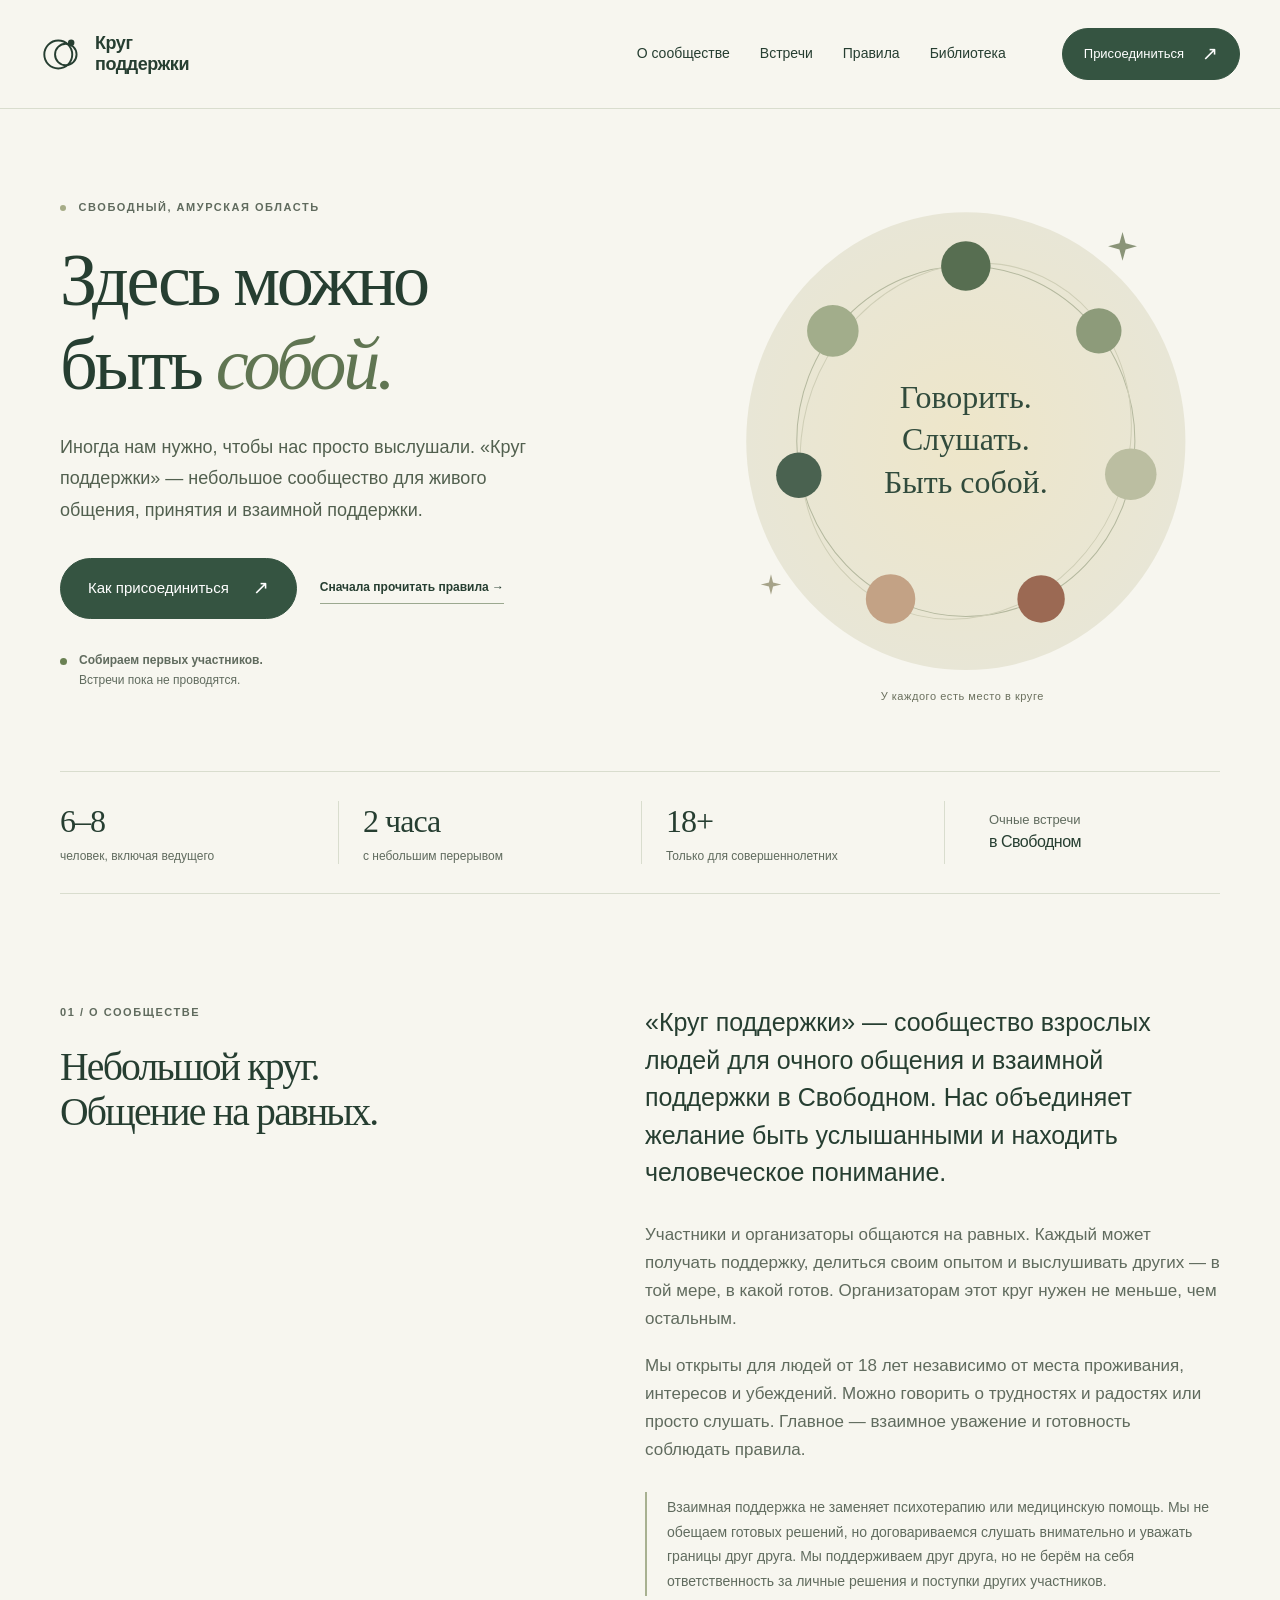
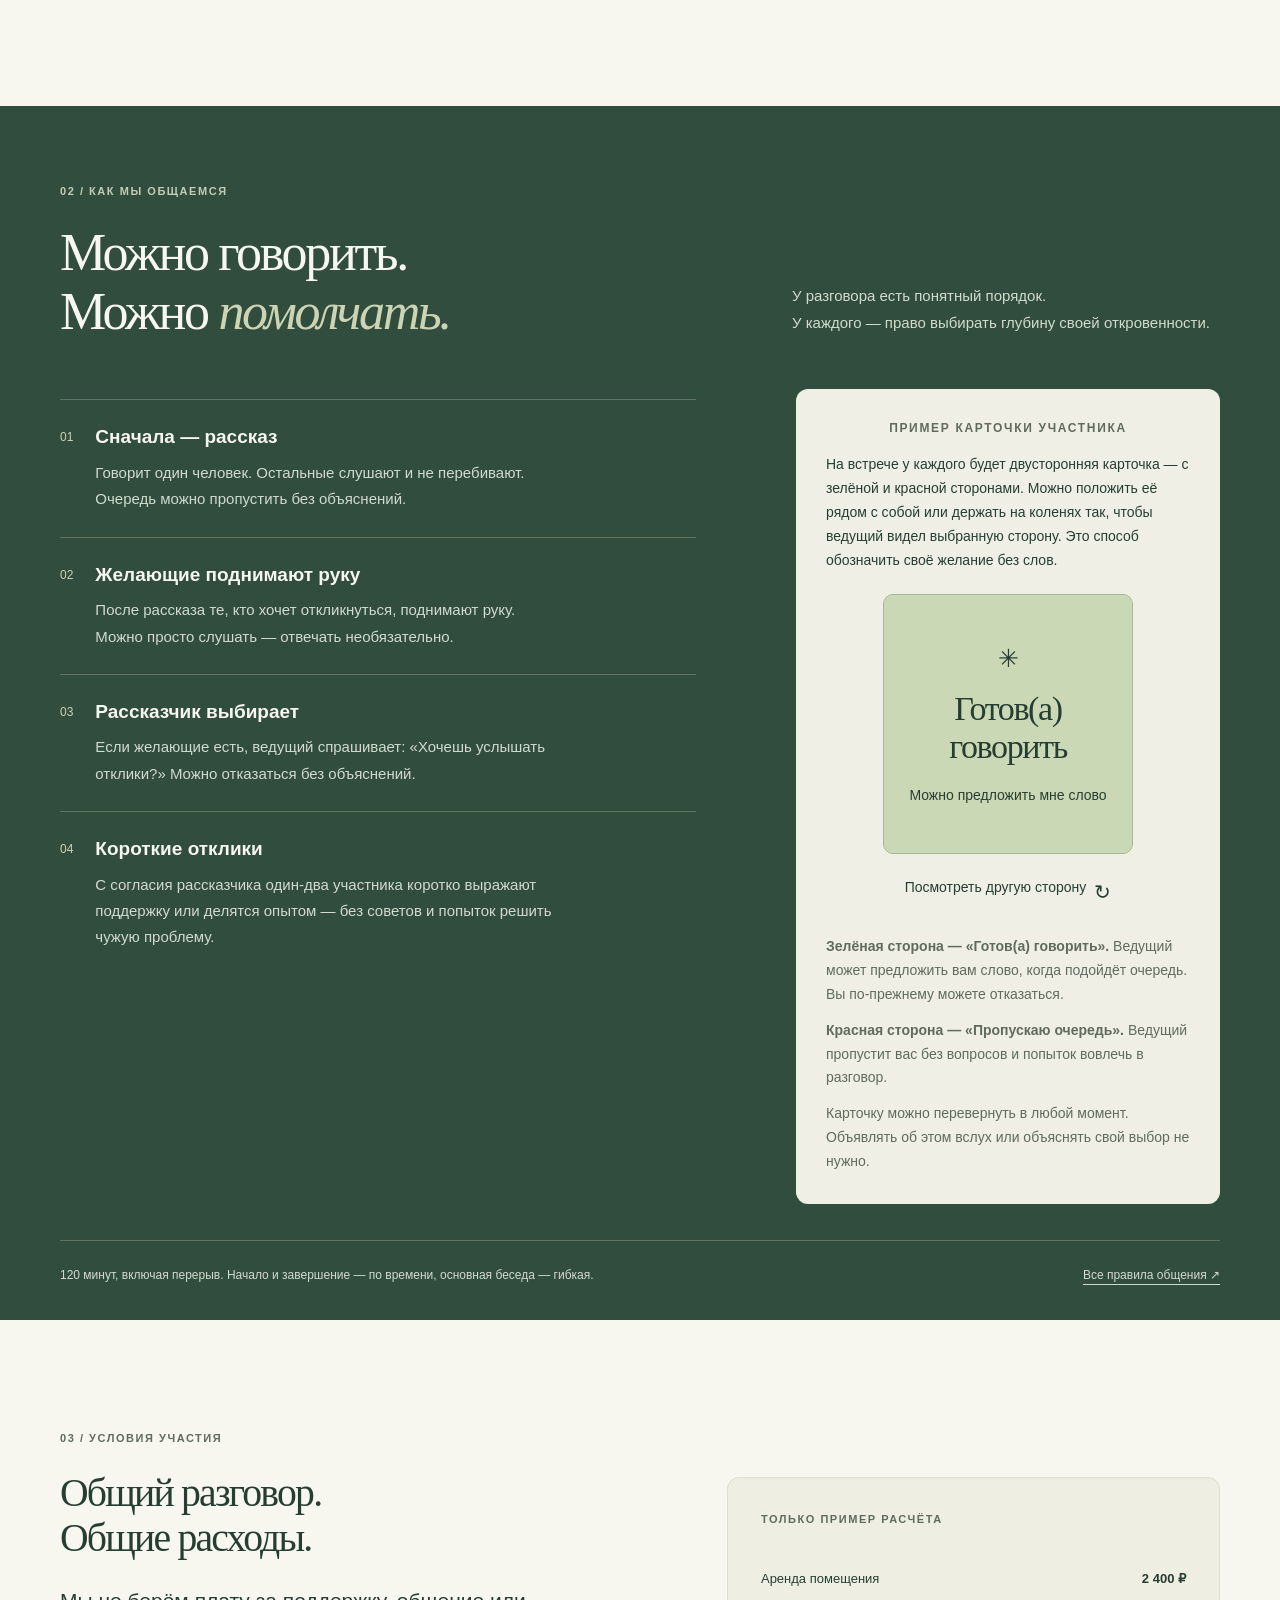
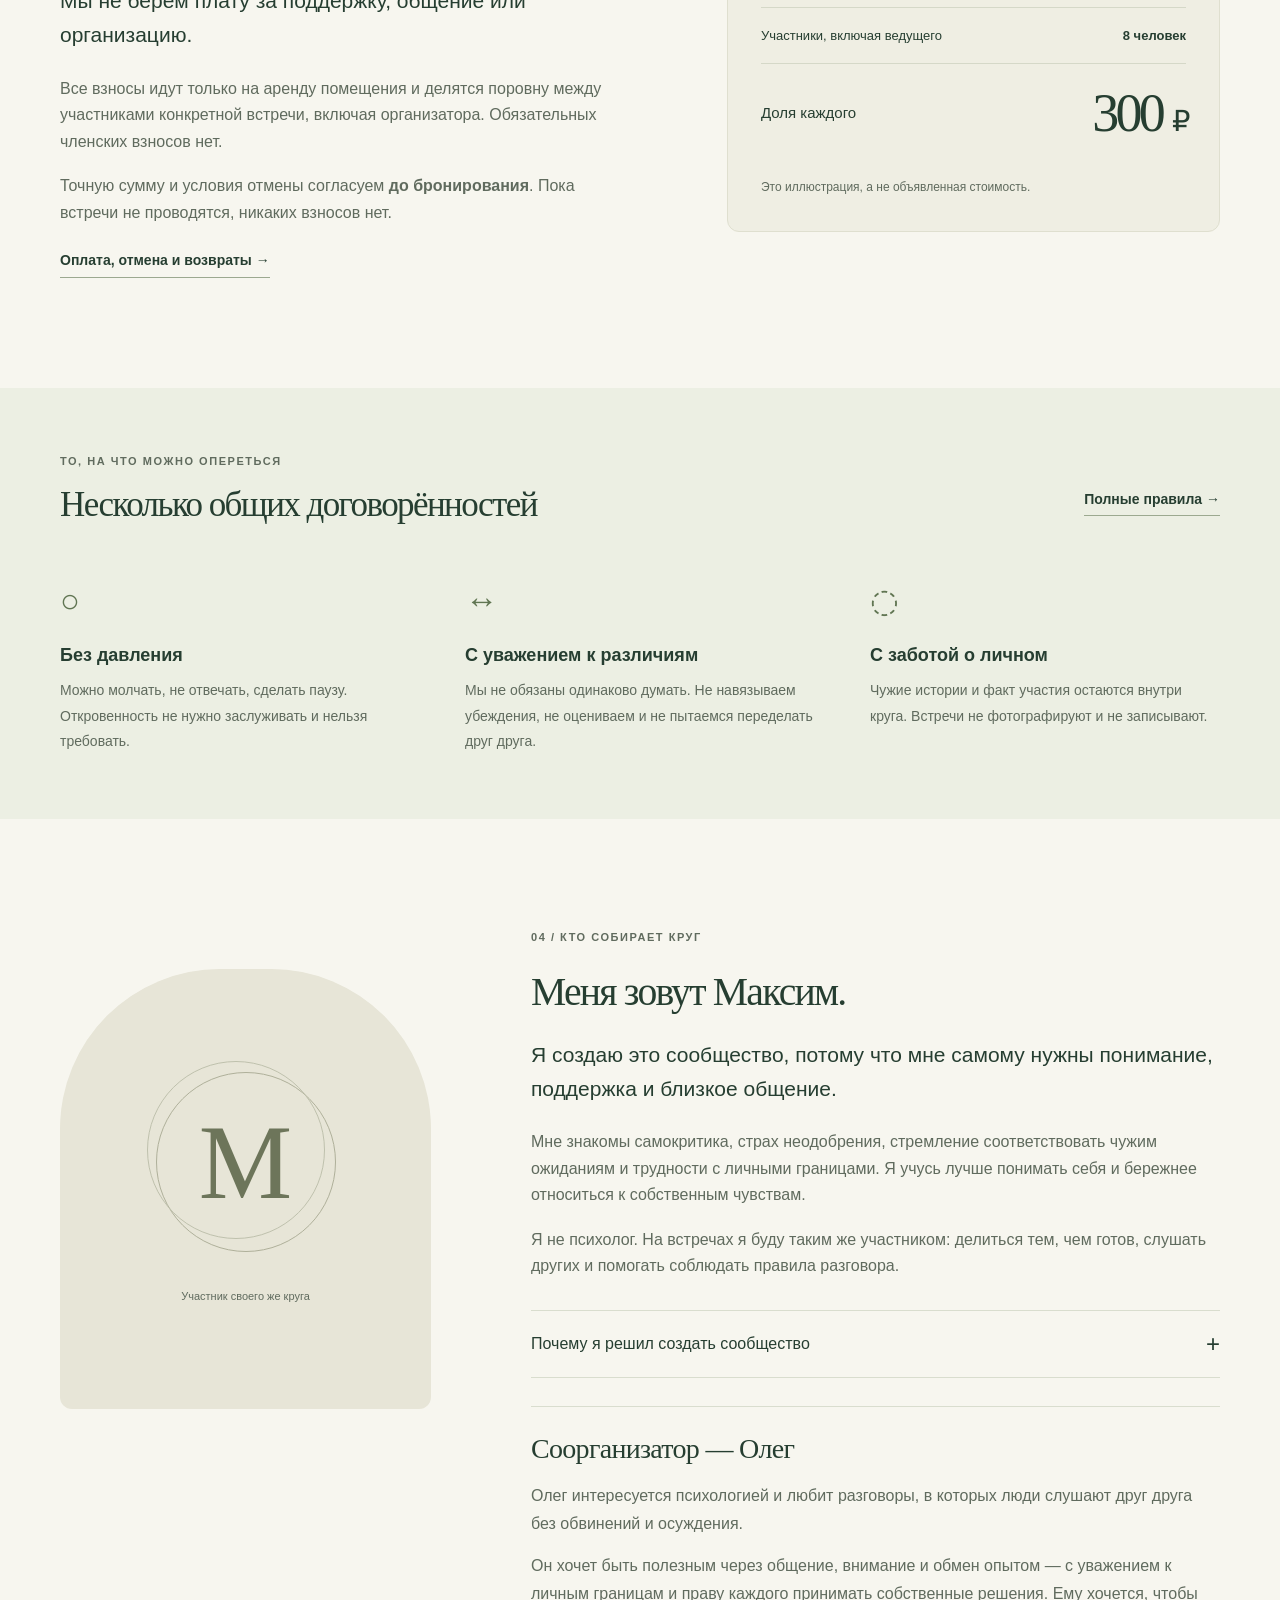
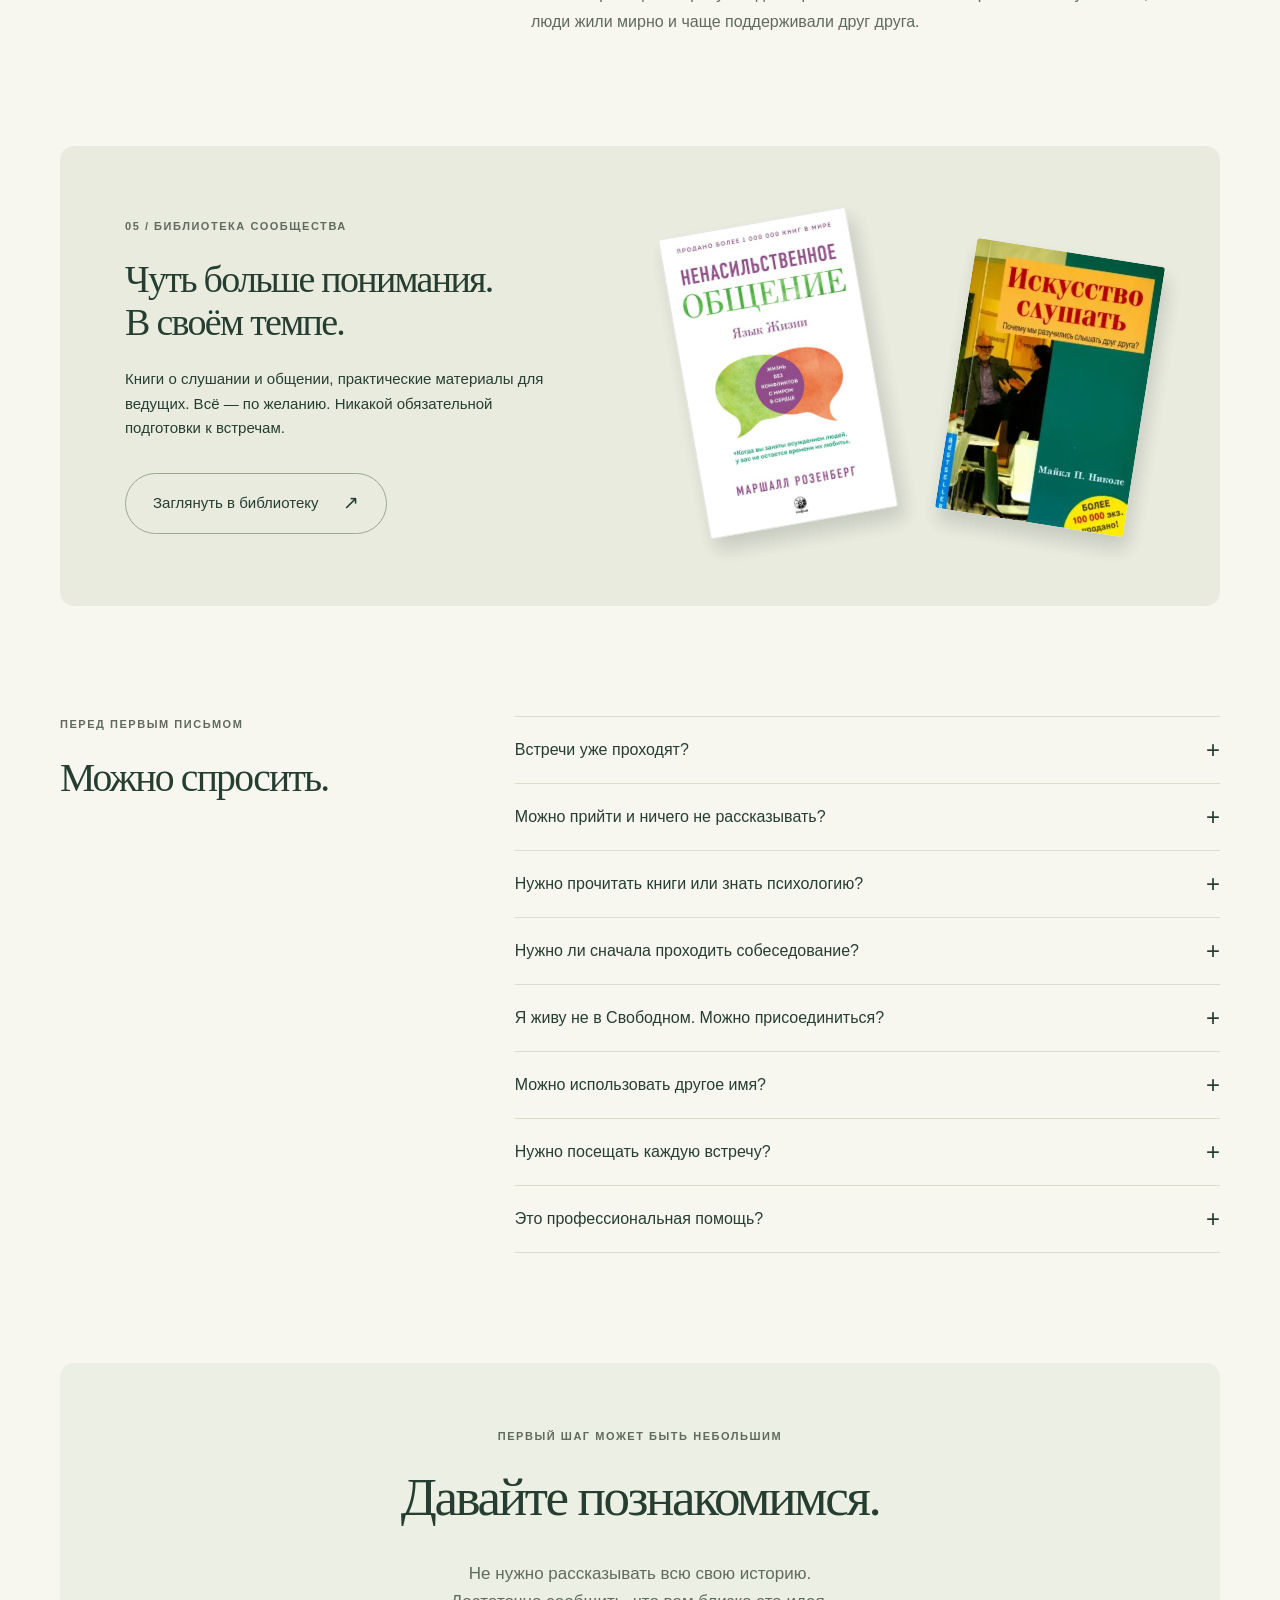
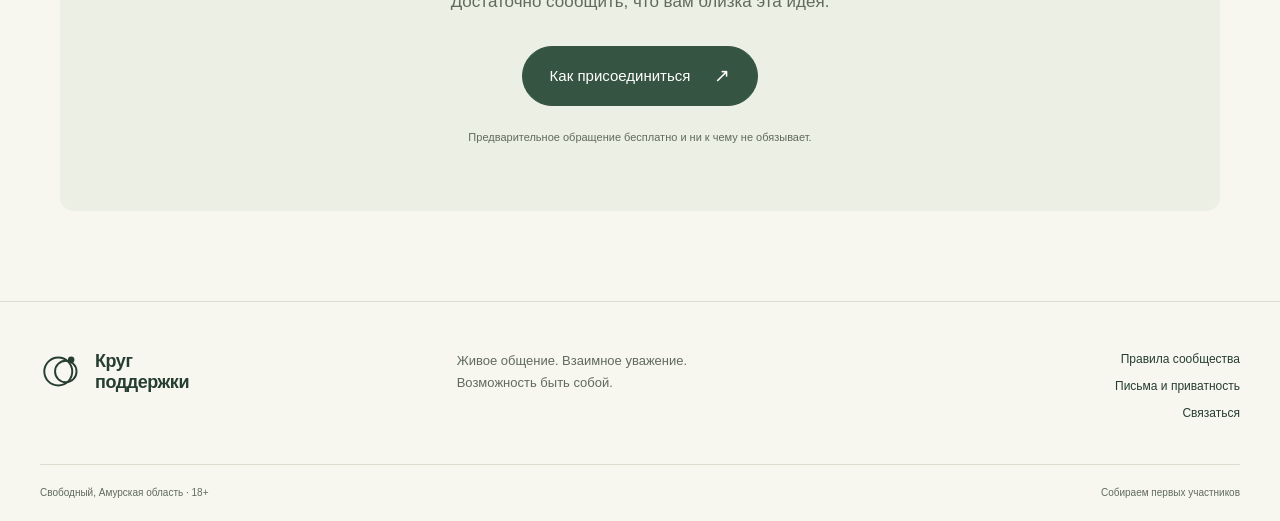
==== index.html @ d4b8f714 "Clarify community purpose and support boundaries" ====
<!doctype html>
<html lang="ru"><head><meta charset="utf-8"><meta name="viewport" content="width=device-width, initial-scale=1"><meta name="color-scheme" content="light"><title>Группа взаимной поддержки и общения в Свободном — Круг поддержки</title><meta name="description" content="Сообщество взрослых в Свободном. Живое общение, взаимная поддержка и уважение границ. Сейчас собираем первых участников."><meta name="theme-color" content="#f7f6ef"><link rel="canonical" href="https://krug-podderzhki.ru/">
<meta property="og:title" content="Группа взаимной поддержки и общения в Свободном — Круг поддержки"><meta property="og:description" content="Сообщество взрослых в Свободном. Живое общение, взаимная поддержка и уважение границ. Сейчас собираем первых участников."><meta property="og:type" content="website"><meta property="og:url" content="https://krug-podderzhki.ru/"><meta property="og:site_name" content="Круг поддержки"><meta property="og:locale" content="ru_RU">
<meta property="og:image" content="https://krug-podderzhki.ru/assets/social-preview.png"><meta property="og:image:width" content="1200"><meta property="og:image:height" content="630"><meta property="og:image:type" content="image/png"><meta property="og:image:alt" content="Круг поддержки — Говорить. Слушать. Быть собой">
<meta name="twitter:card" content="summary_large_image"><meta name="twitter:title" content="Группа взаимной поддержки и общения в Свободном — Круг поддержки"><meta name="twitter:description" content="Сообщество взрослых в Свободном. Живое общение, взаимная поддержка и уважение границ. Сейчас собираем первых участников."><meta name="twitter:image" content="https://krug-podderzhki.ru/assets/social-preview.png"><meta name="twitter:image:alt" content="Круг поддержки — Говорить. Слушать. Быть собой">
<link rel="icon" type="image/svg+xml" href="/assets/favicon.svg"><link rel="stylesheet" href="/assets/styles.css?v=7e8b36abdabc"><script src="/assets/app.js?v=89e2af3c2ef7" defer></script></head>
<body><a class="skip-link" href="#main">Перейти к содержанию</a>
<header class="site-header"><div class="header-inner"><a class="brand" href="/" aria-label="Круг поддержки — главная"><svg viewBox="0 0 40 40" fill="none" aria-hidden="true"><circle cx="17" cy="20" r="13" stroke="currentColor" stroke-width="1.8"/><circle cx="24" cy="20" r="10" stroke="currentColor" stroke-width="1.8"/><circle cx="29" cy="9" r="3" fill="currentColor"/></svg><span>Круг<br>поддержки</span></a><nav class="main-nav" aria-label="Основная навигация"><a href="/#about" >О сообществе</a><a href="/#format" >Встречи</a><a href="/rules/" >Правила</a><a href="/library/" >Библиотека</a></nav><a class="button button-small header-join" href="/join/" >Присоединиться <span aria-hidden="true">↗</span></a></div></header>
<main id="main" tabindex="-1"><section class="hero wrap"><div class="hero-copy"><p class="eyebrow"><span class="tiny-dot"></span> Свободный, Амурская область</p><h1>Здесь можно<br>быть <em>собой.</em></h1><p class="hero-lead">Иногда нам нужно, чтобы нас просто выслушали. «Круг поддержки» — небольшое сообщество для живого общения, принятия и взаимной поддержки.</p><div class="hero-actions"><a class="button" href="/join/">Как присоединиться <span aria-hidden="true">↗</span></a><a class="text-link" href="/rules/">Сначала прочитать правила <span aria-hidden="true">→</span></a></div><div class="launch-note"><span class="status-dot" aria-hidden="true"></span><p><strong>Собираем первых участников.</strong><br>Встречи пока не проводятся.</p></div></div>
<div class="hero-art" aria-hidden="true"><svg viewBox="0 0 500 510" role="presentation"><defs><radialGradient id="sun"><stop stop-color="#eee6c9"/><stop offset="1" stop-color="#e8e6d6"/></radialGradient></defs><ellipse cx="253" cy="265" rx="213" ry="222" fill="url(#sun)"/><ellipse cx="253" cy="265" rx="164" ry="170" fill="none" stroke="#b5b99f" stroke-width="1"/><ellipse cx="253" cy="265" rx="157" ry="176" transform="rotate(25 253 265)" fill="none" stroke="#d0cfb7"/><circle cx="253" cy="95" r="24" fill="#576e51"/><circle cx="382" cy="158" r="22" fill="#8d9b7a"/><circle cx="413" cy="297" r="25" fill="#bbbea1"/><circle cx="326" cy="418" r="23" fill="#9b6953"/><circle cx="180" cy="418" r="24" fill="#c3a285"/><circle cx="91" cy="298" r="22" fill="#4a6250"/><circle cx="124" cy="158" r="25" fill="#a2ad8b"/><text x="253" y="233" text-anchor="middle" fill="#314b3c" font-family="Georgia,serif" font-size="31">Говорить.</text><text x="253" y="274" text-anchor="middle" fill="#314b3c" font-family="Georgia,serif" font-size="31">Слушать.</text><text x="253" y="315" text-anchor="middle" fill="#314b3c" font-family="Georgia,serif" font-size="31">Быть собой.</text><path d="M405 62l3 11 11 3-11 3-3 11-3-11-11-3 11-3z" fill="#8a9478"/><path d="M64 394l2 8 8 2-8 2-2 8-2-8-8-2 8-2z" fill="#a6a389"/></svg><span class="art-caption">У каждого есть место в круге</span></div></section>
<div class="format-strip wrap"><div><strong>6–8</strong><span>человек, включая ведущего</span></div><div><strong>2 часа</strong><span>с небольшим перерывом</span></div><div><strong>18+</strong><span>Только для совершеннолетних</span></div><div class="strip-note">Очные встречи<br><strong>в Свободном</strong></div></div>

<section class="section wrap about-grid" id="about"><div><p class="eyebrow">01 / О сообществе</p><h2>Небольшой круг.<br>Общение на равных.</h2></div><div class="about-text"><p class="large-copy">«Круг поддержки» — сообщество взрослых людей для очного общения и взаимной поддержки в Свободном. Нас объединяет желание быть услышанными и находить человеческое понимание.</p><p>Участники и организаторы общаются на равных. Каждый может получать поддержку, делиться своим опытом и выслушивать других — в той мере, в какой готов. Организаторам этот круг нужен не меньше, чем остальным.</p><p>Мы открыты для людей от 18 лет независимо от места проживания, интересов и убеждений. Можно говорить о трудностях и радостях или просто слушать. Главное — взаимное уважение и готовность соблюдать правила.</p><div class="quiet-note">Взаимная поддержка не заменяет психотерапию или медицинскую помощь. Мы не обещаем готовых решений, но договариваемся слушать внимательно и уважать границы друг друга. Мы поддерживаем друг друга, но не берём на себя ответственность за личные решения и поступки других участников.</div></div></section>

<section class="meeting-section" id="format"><div class="wrap meeting-inner"><div class="meeting-heading"><p class="eyebrow">02 / Как мы общаемся</p><h2>Можно говорить.<br>Можно <em>помолчать.</em></h2><p>У разговора есть понятный порядок.<br>У каждого — право выбирать глубину своей откровенности.</p></div><div class="meeting-grid"><ol class="conversation-steps"><li><span>01</span><div><h3>Сначала — рассказ</h3><p>Говорит один человек. Остальные слушают и не перебивают. Очередь можно пропустить без объяснений.</p></div></li><li><span>02</span><div><h3>Желающие поднимают руку</h3><p>После рассказа те, кто хочет откликнуться, поднимают руку. Можно просто слушать — отвечать необязательно.</p></div></li><li><span>03</span><div><h3>Рассказчик выбирает</h3><p>Если желающие есть, ведущий спрашивает: «Хочешь услышать отклики?» Можно отказаться без объяснений.</p></div></li><li><span>04</span><div><h3>Короткие отклики</h3><p>С согласия рассказчика один-два участника коротко выражают поддержку или делятся опытом — без советов и попыток решить чужую проблему.</p></div></li></ol><div class="card-demo"><p class="eyebrow">Пример карточки участника</p><p class="card-intro">На встрече у каждого будет двусторонняя карточка — с зелёной и красной сторонами. Можно положить её рядом с собой или держать на коленях так, чтобы ведущий видел выбранную сторону. Это способ обозначить своё желание без слов.</p><div class="speaking-card" id="speaking-card"><span class="card-symbol" aria-hidden="true">✳</span><strong id="card-title">Готов(а)<br>говорить</strong><span id="card-description">Можно предложить мне слово</span></div><button class="flip-button js-only" type="button" id="flip-card" aria-pressed="false" aria-controls="speaking-card">Посмотреть другую сторону <span aria-hidden="true">↻</span></button><div class="card-explainer"><p><strong>Зелёная сторона — «Готов(а) говорить».</strong> Ведущий может предложить вам слово, когда подойдёт очередь. Вы по-прежнему можете отказаться.</p><p><strong>Красная сторона — «Пропускаю очередь».</strong> Ведущий пропустит вас без вопросов и попыток вовлечь в разговор.</p><p>Карточку можно перевернуть в любой момент. Объявлять об этом вслух или объяснять свой выбор не нужно.</p></div><p class="sr-only" id="card-announcement" aria-live="polite"></p></div></div><div class="meeting-bottom"><span>120 минут, включая перерыв. Начало и завершение — по времени, основная беседа — гибкая.</span><a href="/rules/">Все правила общения <span aria-hidden="true">↗</span></a></div></div></section>

<section class="section wrap costs-grid" id="participation"><div><p class="eyebrow">03 / Условия участия</p><h2>Общий разговор.<br>Общие расходы.</h2><p class="lead">Мы не берём плату за поддержку, общение или организацию.</p><p>Все взносы идут только на аренду помещения и делятся поровну между участниками конкретной встречи, включая организатора. Обязательных членских взносов нет.</p><p>Точную сумму и условия отмены согласуем <strong>до бронирования</strong>. Пока встречи не проводятся, никаких взносов нет.</p><a class="text-link" href="/rules/#payment">Оплата, отмена и возвраты <span aria-hidden="true">→</span></a></div><aside class="cost-example"><span class="eyebrow">Только пример расчёта</span><div class="cost-line"><span>Аренда помещения</span><strong>2 400 ₽</strong></div><div class="cost-line"><span>Участники, включая ведущего</span><strong>8 человек</strong></div><div class="cost-total"><span>Доля каждого</span><strong>300 <small>₽</small></strong></div><p>Это иллюстрация, а не объявленная стоимость.</p></aside></section>

<section class="principles-section"><div class="wrap"><div class="section-heading"><div><p class="eyebrow">То, на что можно опереться</p><h2>Несколько общих договорённостей</h2></div><a class="text-link" href="/rules/">Полные правила →</a></div><div class="principles-grid"><article><span class="principle-icon" aria-hidden="true">○</span><h3>Без давления</h3><p>Можно молчать, не отвечать, сделать паузу. Откровенность не нужно заслуживать и нельзя требовать.</p></article><article><span class="principle-icon" aria-hidden="true">↔</span><h3>С уважением к различиям</h3><p>Мы не обязаны одинаково думать. Не навязываем убеждения, не оцениваем и не пытаемся переделать друг друга.</p></article><article><span class="principle-icon" aria-hidden="true">◌</span><h3>С заботой о личном</h3><p>Чужие истории и факт участия остаются внутри круга. Встречи не фотографируют и не записывают.</p></article></div></div></section>

<section class="section wrap organizer-grid" id="organizer"><div class="organizer-art" aria-hidden="true"><div class="initial">М</div><span>Участник своего же круга</span></div><div><p class="eyebrow">04 / Кто собирает круг</p><h2>Меня зовут Максим.</h2><p class="lead">Я создаю это сообщество, потому что мне самому нужны понимание, поддержка и близкое общение.</p><p>Мне знакомы самокритика, страх неодобрения, стремление соответствовать чужим ожиданиям и трудности с личными границами. Я учусь лучше понимать себя и бережнее относиться к собственным чувствам.</p><p>Я не психолог. На встречах я буду таким же участником: делиться тем, чем готов, слушать других и помогать соблюдать правила разговора.</p><details class="bio-details"><summary>Почему я решил создать сообщество <span aria-hidden="true">+</span></summary><div><p>Долгое время я пытался заслужить принятие окружающих, порой забывая о собственных чувствах и желаниях. Сейчас самостоятельно изучаю психологию, учусь принимать свои несовершенства и строить более здоровые отношения с людьми. Этот путь ещё далеко не закончен.</p><p>Опыт откровенного общения показал мне, как важно иметь человека, с которым можно говорить о переживаниях без страха обесценивания. Иногда нужны не советы и готовые решения, а возможность быть услышанным.</p><p>Понимать себя и чувствовать принятие — не всегда одно и то же. Можно изучать психологию, замечать привычные реакции и всё же продолжать сомневаться в себе или ждать неодобрения. Мне кажется важным, чтобы рядом с новыми мыслями о себе появлялся и живой опыт: когда тебя слушают, уважают твои чувства и не требуют сначала стать «лучше», чтобы заслужить человеческое отношение.</p><p>Для меня в основе такого общения лежит простая мысль: ценность человека не нужно заслуживать успехами, удобством для окружающих или соответствием чужим ожиданиям. Можно ошибаться, испытывать трудности и быть уязвимым — и по-прежнему заслуживать уважения. Принятие других людей может помочь почувствовать это на собственном опыте.</p><p>«Круг поддержки» нужен мне не меньше, чем другим участникам. Я надеюсь, что опыт внимательного и уважительного общения поможет нам постепенно укреплять доверие к себе и другим людям, чувствовать себя спокойнее и свободнее быть собой.</p></div></details><div class="helper-note"><h3>Соорганизатор — Олег</h3><p>Олег интересуется психологией и любит разговоры, в которых люди слушают друг друга без обвинений и осуждения.</p><p>Он хочет быть полезным через общение, внимание и обмен опытом — с уважением к личным границам и праву каждого принимать собственные решения. Ему хочется, чтобы люди жили мирно и чаще поддерживали друг друга.</p></div></div></section>

<section class="library-preview wrap"><div><p class="eyebrow">05 / Библиотека сообщества</p><h2>Чуть больше понимания.<br>В своём темпе.</h2><p>Книги о слушании и общении, практические материалы для ведущих. Всё — по желанию. Никакой обязательной подготовки к встречам.</p><a class="button button-secondary" href="/library/">Заглянуть в библиотеку <span aria-hidden="true">↗</span></a></div><div class="book-stack"><a class="mini-book real-mini-book book-one" href="/library/" aria-label="Ненасильственное общение. Язык жизни — в библиотеке"><div class="real-book-cover" style="aspect-ratio:400/640">
    <img data-cover-image src="/assets/books/rosenberg.jpg" width="400" height="640" loading="lazy" alt="Обложка книги «Ненасильственное общение. Язык жизни», Маршалл Розенберг">
    <span class="cover-fallback" aria-hidden="true"><span>Маршалл Розенберг</span><strong>Ненасильственное общение. Язык жизни</strong></span>
  </div></a><a class="mini-book real-mini-book book-two" href="/library/" aria-label="Искусство слушать. Почему мы разучились слышать друг друга? — в библиотеке"><div class="real-book-cover" style="aspect-ratio:242/348">
    <img data-cover-image src="/assets/books/nichols.webp" width="242" height="348" loading="lazy" alt="Обложка книги «Искусство слушать. Почему мы разучились слышать друг друга?», Майкл Николс">
    <span class="cover-fallback" aria-hidden="true"><span>Майкл Николс</span><strong>Искусство слушать. Почему мы разучились слышать друг друга?</strong></span>
  </div></a></div></section>

<section class="section wrap faq-section" id="questions"><div><p class="eyebrow">Перед первым письмом</p><h2>Можно спросить.</h2></div><div class="faq-list"><details><summary>Встречи уже проходят?<span aria-hidden="true">+</span></summary><p>Пока нет. Сейчас мы знакомимся с заинтересованными людьми. Подтверждённые время, место и условия первой встречи сообщим отдельно.</p></details><details><summary>Можно прийти и ничего не рассказывать?<span aria-hidden="true">+</span></summary><p>Да. Можно слушать, пропустить очередь, отказаться от вопроса или уйти раньше. Объяснять личные причины не требуется.</p></details><details><summary>Нужно прочитать книги или знать психологию?<span aria-hidden="true">+</span></summary><p>Нет. Библиотека добровольная. Для участия достаточно интереса к общению и готовности соблюдать правила.</p></details><details><summary>Нужно ли сначала проходить собеседование?<span aria-hidden="true">+</span></summary><p>Обязательного собеседования нет. Достаточно ознакомиться с правилами и написать. Максим лично ответит и расскажет о дальнейших шагах.</p></details><details><summary>Я живу не в Свободном. Можно присоединиться?<span aria-hidden="true">+</span></summary><p>Да, место проживания не ограничивает участие. Нужно иметь возможность приехать на очную встречу в Свободный. Онлайн-встречи пока не планируются.</p></details><details><summary>Можно использовать другое имя?<span aria-hidden="true">+</span></summary><p>Да, имя или псевдоним на ваш выбор. Но абсолютной анонимности очная встреча не обеспечивает: участники видят друг друга.</p></details><details><summary>Нужно посещать каждую встречу?<span aria-hidden="true">+</span></summary><p>Нет. Можно перестать посещать встречи без объяснений. Если вы уже подтвердили конкретную встречу, предупредите об отмене: для оплаченной аренды действуют заранее согласованные правила возврата.</p></details><details><summary>Это профессиональная помощь?<span aria-hidden="true">+</span></summary><p>Это самостоятельная инициатива взаимной поддержки. Мы не оказываем психотерапию и не являемся службой профессиональной психологической или медицинской помощи. Участники самостоятельно принимают решения о своей жизни. Мы не несём ответственности за их личные решения. Обращение за профессиональной помощью совместимо с участием в группе.</p></details></div></section>
<section class="closing wrap"><p class="eyebrow">Первый шаг может быть небольшим</p><h2>Давайте познакомимся.</h2><p>Не нужно рассказывать всю свою историю.<br>Достаточно сообщить, что вам близка эта идея.</p><a class="button" href="/join/">Как присоединиться <span aria-hidden="true">↗</span></a><span class="closing-note">Предварительное обращение бесплатно и ни к чему не обязывает.</span></section></main>
<footer class="site-footer"><div class="footer-main"><a class="brand" href="/"><svg viewBox="0 0 40 40" fill="none" aria-hidden="true"><circle cx="17" cy="20" r="13" stroke="currentColor" stroke-width="1.8"/><circle cx="24" cy="20" r="10" stroke="currentColor" stroke-width="1.8"/><circle cx="29" cy="9" r="3" fill="currentColor"/></svg><span>Круг<br>поддержки</span></a><p>Живое общение. Взаимное уважение.<br>Возможность быть собой.</p><div class="footer-links"><a href="/rules/">Правила сообщества</a><a href="/privacy/">Письма и приватность</a><a href="/join/#question">Связаться</a></div></div><div class="footer-bottom"><span>Свободный, Амурская область · 18+</span><span>Собираем первых участников</span></div></footer></body></html>
---- assets/styles.css ----
:root{--paper:#f7f6ef;--ink:#263e31;--green:#355441;--sage:#e8ebdf;--muted:#606b5e;--line:#d9ddce;--serif:Georgia,"Times New Roman",serif;--sans:"Segoe UI",Arial,sans-serif}
*{box-sizing:border-box}html{scroll-behavior:smooth;scroll-padding-top:32px}body{margin:0;background:var(--paper);color:var(--ink);font:17px/1.65 var(--sans);-webkit-font-smoothing:antialiased}a{color:inherit;text-underline-offset:5px}a:hover{color:#6c573c}button,input,textarea{font:inherit}button,a,input,textarea,summary{-webkit-tap-highlight-color:transparent}button{cursor:pointer}button:disabled{cursor:not-allowed;opacity:.6}button:focus-visible,a:focus-visible,input:focus-visible,textarea:focus-visible,summary:focus-visible{outline:3px solid #a96539;outline-offset:5px}img,svg{max-width:100%}p{margin:0 0 1.15em}h1,h2,h3{font-weight:400;line-height:1.13;margin:0 0 .6em}h1,h2{font-family:var(--serif);letter-spacing:-.045em}h1{font-size:clamp(48px,5.8vw,84px)}h2{font-size:clamp(32px,3.1vw,46px)}h3{font-family:var(--sans);font-size:21px;font-weight:600;line-height:1.35}em{font-weight:400}strong{font-weight:600}.wrap{width:min(1160px,calc(100% - 80px));margin-inline:auto}.section{padding-block:110px}.eyebrow{text-transform:uppercase;letter-spacing:.14em;font-size:11px;line-height:1.5;font-weight:600;margin-bottom:24px;color:var(--muted)}.lead{font-size:21px;line-height:1.6;max-width:720px}.large-copy{font-size:25px;line-height:1.5}.muted{color:var(--muted)}.sr-only{position:absolute;width:1px;height:1px;padding:0;margin:-1px;overflow:hidden;clip:rect(0,0,0,0);white-space:nowrap;border:0}.skip-link{position:fixed;left:20px;top:-80px;background:var(--ink);color:white;padding:12px;z-index:100}.skip-link:focus{top:12px}.skip-link:hover{color:#fff}
.site-header{border-bottom:1px solid var(--line)}.header-inner{max-width:1320px;margin:auto;min-height:108px;padding:22px 40px;display:flex;align-items:center;gap:32px}.brand{display:flex;align-items:center;gap:12px;text-decoration:none;line-height:1.15;font-size:18px;font-weight:600;letter-spacing:-.025em;flex-shrink:0}.brand svg{width:43px;height:43px}.main-nav{display:flex;justify-content:center;gap:30px;margin-left:auto}.main-nav a{text-decoration:none;font-size:14px;position:relative}.main-nav a[aria-current=page]::after{content:"";height:2px;background:var(--green);position:absolute;bottom:-6px;left:0;right:0}.header-join{margin-left:24px}
.button{display:inline-flex;align-items:center;justify-content:center;gap:24px;background:var(--green);border:1px solid var(--green);color:#fff;text-decoration:none;border-radius:99px;padding:15px 27px;font-size:15px;font-weight:500;line-height:1.5;min-height:50px;transition:background .15s,color .15s}.button:hover{background:#233e2d;color:#fff}.button span{font-size:19px}.button-small{font-size:13px;min-height:45px;padding:11px 21px;gap:18px}.button-secondary{background:transparent;color:var(--ink);border-color:#9ca990}.button-secondary:hover{background:var(--sage);color:var(--ink)}.text-link{font-size:14px;font-weight:600;text-decoration:none;border:none;border-bottom:1px solid #9ca990;background:none;padding:5px 0;display:inline-block;line-height:1.6}.text-link:hover{border-color:currentColor}.hero{padding-top:75px;padding-bottom:66px;display:grid;grid-template-columns:1.2fr 1fr;align-items:center;gap:26px}.hero h1{margin-bottom:25px}.hero h1 em{color:#607552}.tiny-dot{display:inline-block;width:6px;height:6px;background:#a6ac87;border-radius:100%;margin-right:8px;vertical-align:middle}.hero-lead{font-size:18px;max-width:475px;color:#52604f;line-height:1.75}.hero-actions{display:flex;align-items:center;gap:23px;margin-top:32px;flex-wrap:wrap}.hero-actions .text-link{font-size:12px}.launch-note{display:flex;gap:12px;align-items:flex-start;margin-top:32px;font-size:12px;color:var(--muted)}.launch-note p{margin:0}.status-dot{width:7px;height:7px;border-radius:50%;background:#6a8153;flex-shrink:0;margin-top:7px}.hero-art{position:relative;margin-top:-16px}.hero-art svg{display:block;width:100%;height:auto}.art-caption{display:block;text-align:center;position:relative;margin-top:-7px;font-size:11px;letter-spacing:.05em;color:#6b705e}
.format-strip{border-block:1px solid var(--line);display:grid;grid-template-columns:1fr 1fr 1fr .9fr;gap:24px;padding-block:29px}.format-strip>div{display:flex;flex-direction:column;line-height:1.4;border-right:1px solid var(--line)}.format-strip>div:last-child{border:none}.format-strip strong{font:32px/1.3 var(--serif);letter-spacing:-.03em}.format-strip span{font-size:12px;color:var(--muted);margin-top:5px}.format-strip .strip-note{font-size:13px;color:var(--muted);padding-left:20px;justify-content:center}.strip-note strong{font:16px/1.6 var(--sans);color:var(--ink)}
.about-grid{display:grid;grid-template-columns:1fr 1.15fr;gap:85px}.about-text>p:not(.large-copy){color:var(--muted)}.quiet-note{border-left:2px solid #a8b191;padding:3px 0 3px 20px;color:var(--muted);font-size:14px;line-height:1.75;margin-block:28px 0}.meeting-section{background:#304d3e;color:#f7f6ef}.meeting-inner{padding-block:77px 35px}.meeting-heading{display:flex;flex-wrap:wrap;align-items:end;justify-content:space-between}.meeting-heading .eyebrow{width:100%;color:#c1cdb7}.meeting-heading h2{font-size:52px;margin:0}.meeting-heading h2 em{color:#cdd4b4}.meeting-heading>p:last-child{font-size:15px;line-height:1.8;color:#d3dbcc;margin:0 10px 5px 0}.meeting-grid{display:grid;grid-template-columns:1.2fr .8fr;gap:100px;margin-top:48px}.conversation-steps{padding:0;margin:10px 0 30px;list-style:none}.conversation-steps li{display:flex;gap:22px;padding:24px 0;border-top:1px solid #60735e}.conversation-steps li>span{font-size:12px;color:#cbd3b8;margin-top:4px}.conversation-steps h3{font-size:19px;margin-bottom:10px;color:#f7f6ef}.conversation-steps p{font-size:15px;line-height:1.75;color:#d2dbcd;max-width:460px;margin:0}.card-demo{background:#f0efe5;border-radius:12px;color:var(--ink);padding:30px;text-align:center;align-self:start}.card-demo .eyebrow{font-size:12px;margin-bottom:16px}.card-intro{font-size:14px;line-height:1.7;text-align:left;margin:0 0 22px}.speaking-card{background:#cbd8b6;border:1px solid #a6b996;border-radius:10px;max-width:250px;min-height:260px;margin:auto;padding:22px 15px;display:flex;flex-direction:column;align-items:center;justify-content:center;transition:background .2s,border-color .2s}.card-symbol{font-size:25px;line-height:1.3;margin-bottom:15px}.speaking-card strong{font:34px/1.12 var(--serif);letter-spacing:-.04em}.speaking-card>span:last-child{font-size:14px;margin-top:18px}.speaking-card.is-red{background:#ebc2b4;border-color:#c89d8b;color:#5a352d}.flip-button{border:0;background:none;padding:12px;min-height:44px;font-size:14px;margin-top:10px;color:var(--ink)}.flip-button span{font-size:20px;margin-left:8px}.card-explainer{font-size:14px;line-height:1.7;color:var(--muted);margin:14px 0 0;text-align:left}.card-explainer p{margin:12px 0 0}.card-explainer p:first-child{margin-top:0}.meeting-bottom{border-top:1px solid #60735e;margin-top:36px;padding-top:25px;display:flex;align-items:start;justify-content:space-between;gap:50px;color:#d2dbcd;font-size:12px}.meeting-bottom a{white-space:nowrap}.meeting-bottom>a:hover{color:#fff}.meeting-bottom>a:focus-visible{outline-color:#f7f6ef}
.costs-grid{display:grid;grid-template-columns:1.15fr 1fr;gap:100px;align-items:center}.costs-grid>div>p:not(.lead):not(.eyebrow){color:var(--muted);font-size:16px}.cost-example{background:#efeee3;border:1px solid #dfdfcf;border-radius:12px;padding:33px}.cost-example .eyebrow{display:block}.cost-line{display:flex;justify-content:space-between;gap:20px;font-size:13px;padding:17px 0;border-bottom:1px solid #d5d8c8}.cost-line strong{white-space:nowrap}.cost-total{display:flex;align-items:center;justify-content:space-between;gap:20px;padding:22px 0}.cost-total span{font-size:15px}.cost-total strong{font:54px/1 var(--serif);letter-spacing:-.07em}.cost-total small{font-size:29px}.cost-example>p{font-size:12px;color:var(--muted);line-height:1.7;margin:15px 0 0;max-width:290px}.principles-section{background:#ecefe3;padding-block:65px}.section-heading{display:flex;justify-content:space-between;gap:30px;align-items:center}.section-heading h2{font-size:35px;max-width:600px}.section-heading .eyebrow{margin-bottom:16px}.section-heading .text-link{flex-shrink:0}.principles-grid{display:grid;grid-template-columns:repeat(3,1fr);gap:55px;margin-top:28px}.principle-icon{font-size:33px;display:block;color:#607552;margin-bottom:15px}.principles-grid h3{font-size:18px}.principles-grid p{font-size:14px;color:var(--muted);margin:0;line-height:1.8}
.organizer-grid{display:grid;grid-template-columns:.7fr 1.3fr;gap:100px}.organizer-grid>div>p:not(.eyebrow):not(.lead){font-size:16px;color:var(--muted)}.organizer-art{background:#e7e5d7;border-radius:160px 160px 12px 12px;min-height:390px;max-height:440px;display:flex;align-items:center;justify-content:center;flex-direction:column;gap:35px;margin-top:40px}.initial{width:180px;height:180px;border:1px solid #afb09a;border-radius:50%;display:grid;place-items:center;font:105px/1 var(--serif);color:#6d755a;position:relative}.initial:after{content:"";position:absolute;inset:-12px 10px 12px -10px;border:1px solid #bfc1ad;border-radius:50%}.organizer-art>span{font-size:11px;color:var(--muted)}details{border-bottom:1px solid var(--line)}summary{list-style:none;display:flex;justify-content:space-between;gap:18px;align-items:center;cursor:pointer;padding:21px 0;line-height:1.5;font-size:16px}summary::-webkit-details-marker{display:none}summary>span{font-size:24px;line-height:1;font-weight:300;flex-shrink:0;transition:transform .15s}details[open]>summary>span{transform:rotate(45deg)}.bio-details{border-top:1px solid var(--line);margin-top:30px}.bio-details>div{font-size:15px;color:var(--muted);padding-bottom:10px}.helper-note{margin-top:28px;padding-top:24px;border-top:1px solid var(--line)}.helper-note h3{font:28px/1.25 var(--serif);letter-spacing:-.025em;margin:0 0 16px}.helper-note p{font-size:16px;line-height:1.75;color:var(--muted);margin:0 0 14px}.helper-note p:last-child{margin-bottom:0}.library-preview{padding:60px 65px;display:grid;grid-template-columns:1fr 1fr;gap:45px;background:#e9ebdf;border-radius:14px;align-items:center;overflow:hidden}.library-preview h2{font-size:38px}.library-preview p:not(.eyebrow){font-size:15px;max-width:440px}.library-preview .button{margin-top:15px}.book-stack{position:relative;min-height:300px}.mini-book{width:190px;height:260px;border-radius:3px 8px 8px 3px;position:absolute;padding:25px 18px 20px 25px;box-shadow:5px 12px 18px #283b2a17;display:flex;flex-direction:column;justify-content:space-between;border-left:7px solid #0000000a}.mini-book span{font-size:10px}.mini-book strong{font:24px/1.1 var(--serif);letter-spacing:-.03em}.mini-book i{font-size:60px;font-style:normal;line-height:1}.book-one{background:#c9a98f;color:#442f26;left:20px;top:15px;transform:rotate(-10deg)}.book-two{background:#8a9a7c;color:#192f23;right:10px;top:45px;transform:rotate(9deg)}
.faq-section{display:grid;grid-template-columns:.7fr 1.3fr;gap:75px}.faq-list details:first-child{border-top:1px solid var(--line)}.faq-list details>p{font-size:15px;color:var(--muted);padding:0 35px 18px 0;margin:0}.closing{padding:65px 30px;text-align:center;background:#ecefe3;border-radius:14px;margin-bottom:90px}.closing h2{font-size:53px}.closing>p:not(.eyebrow){color:var(--muted);font-size:17px}.closing .button{margin-top:10px}.closing-note{display:block;margin-top:22px;color:var(--muted);font-size:11px}.site-footer{padding:48px 40px 0;border-top:1px solid var(--line);max-width:1320px;margin:auto}.footer-main{display:grid;grid-template-columns:1fr 1fr 1fr;gap:50px;padding-bottom:40px;align-items:start}.footer-main>p{font-size:13px;color:var(--muted);margin:0}.footer-links{display:flex;flex-direction:column;align-items:flex-end;gap:7px}.footer-links a{font-size:12px;text-decoration:none}.footer-bottom{border-top:1px solid var(--line);padding-block:20px;display:flex;justify-content:space-between;gap:20px;font-size:10px;color:var(--muted)}
.page-shell{padding-bottom:90px}.page-intro{padding-block:68px 48px;max-width:850px}.page-intro h1{font-size:clamp(42px,5.5vw,72px);margin-bottom:23px}.page-intro h1 em{color:#637753}.page-intro .lead{color:var(--muted);font-size:20px}.page-intro>.button{margin-top:12px}.prose{max-width:820px}.content-section{padding:38px 0;border-top:1px solid var(--line)}.content-section h2{font-size:35px}.content-section p{max-width:800px}.prose p,.prose li{font-size:16px}.prose h3{margin-top:30px}.prose ul,.prose ol{padding-left:23px}.prose li{padding-left:6px;margin-bottom:12px}.callout{background:#e9eddf;border-left:3px solid #8f9d76;padding:22px 26px;border-radius:0 8px 8px 0;margin-block:25px}.callout>p:last-child{margin:0}.callout h2,.callout h3{font-family:var(--sans);font-size:19px;margin-bottom:12px;letter-spacing:0}.rule-list{padding:0!important;list-style:none;counter-reset:rules;max-width:900px}.rule-list>li{padding:24px 0 24px 50px!important;border-bottom:1px solid var(--line);position:relative;margin:0!important;counter-increment:rules}.rule-list>li::before{content:counter(rules,decimal-leading-zero);position:absolute;left:0;top:27px;font-size:12px;color:#6c775c}.rule-list h2,.rule-list h3{font-family:var(--sans);font-size:19px;font-weight:600;letter-spacing:0;margin:0 0 12px}.rule-list p{margin-bottom:0;color:var(--muted);font-size:16px}.rule-list ul{margin-top:15px}.prose table{border-collapse:collapse;width:100%;font-size:14px}.prose th,.prose td{padding:13px;text-align:left;border-bottom:1px solid var(--line);vertical-align:top}.prose th{background:var(--sage)}.book-grid{display:grid;grid-template-columns:repeat(2,minmax(0,1fr));gap:28px;margin-block:30px 45px}.book-card{display:grid;grid-template-columns:165px 1fr;gap:26px;align-items:start;padding:25px;border:1px solid var(--line);border-radius:10px;background:#fbfaf4}.book-cover{min-height:245px;border-radius:3px 7px 7px 3px;box-shadow:4px 7px 12px #17281514;border-left:6px solid #0000000b;padding:20px 15px;display:flex;flex-direction:column;gap:16px;justify-content:space-between;overflow-wrap:anywhere}.book-cover h2,.book-cover h3,.book-cover strong{font:25px/1.1 var(--serif);letter-spacing:-.035em}.book-cover span,.book-cover p{font-size:11px!important;margin:0!important}.cover-rose{background:#dfbda6;color:#4c3328}.cover-olive{background:#b9c4a4;color:#314331}.cover-slate{background:#526b5a;color:#fff}.book-body h2,.book-body h3{font:24px/1.25 var(--serif);letter-spacing:-.025em;margin:12px 0}.book-body p{font-size:14px;color:var(--muted);line-height:1.75}.book-body .button{font-size:12px;gap:10px;padding:10px 15px;min-height:44px}.book-meta{font-size:11px!important;letter-spacing:.03em}.tag{display:inline-block;padding:4px 8px;background:var(--sage);font-size:10px;border-radius:4px;line-height:1.5}.content-section>.book-grid:has(.book-card:only-child){grid-template-columns:1fr}.content-section>.book-grid>.book-card:only-child{max-width:760px}.error-page{padding-block:100px 140px}
.join-layout{display:grid;grid-template-columns:1.35fr .8fr;gap:75px;align-items:start}.join-step{padding:28px 0;border-top:1px solid var(--line)}.join-step h2{font-size:32px}.step-label{display:flex;align-items:center;gap:12px;font-size:11px;letter-spacing:.1em;text-transform:uppercase;color:var(--muted);margin-bottom:26px}.step-label>span{border:1px solid #b2bca5;border-radius:50%;width:30px;height:30px;display:grid;place-items:center;letter-spacing:0}.plain-checks{padding:0;list-style:none;margin:22px 0}.plain-checks li{padding:9px 0 9px 25px;position:relative;font-size:15px;color:var(--muted)}.plain-checks li:before{content:"·";position:absolute;left:4px;font-size:24px;top:3px;color:#68835e}.join-aside{background:#ecefe3;padding:30px;border-radius:12px}.join-aside h2{font-size:32px}.join-aside .eyebrow{margin-bottom:16px}.small-circle{display:block;font:52px/1 var(--serif);color:#80946b;margin-bottom:20px}.next-steps{padding:0;list-style:none;margin:30px 0}.next-steps li{border-top:1px solid #cdd5bf;padding-top:19px;margin-top:20px}.next-steps strong{font-size:14px}.next-steps p{font-size:13px;color:var(--muted);margin:8px 0 0}.join-aside .quiet-note{font-size:12px}.join-aside .text-link{font-size:12px;margin-top:22px}.consent-checkbox{width:21px;height:21px;accent-color:var(--green);float:left;margin:3px 13px 0 0}.consent-label{display:block;font-size:15px;line-height:1.65;cursor:pointer;padding-left:34px;min-height:44px}.join-reveal{display:none}.consent-checkbox:checked~.join-reveal{display:block}.letter-section{border-top:1px solid var(--line);margin-top:30px;padding-top:30px}.name-enhancement{display:none}.js .name-enhancement{display:block}.name-enhancement label,.letter-label{display:block;font-size:14px;font-weight:600;margin-bottom:9px}.name-enhancement input{border:1px solid #b6bfaa;background:#fcfbf7;border-radius:7px;padding:12px 15px;width:100%;color:var(--ink)}.field-hint{font-size:12px;color:var(--muted);margin-top:10px;line-height:1.75}.letter-label{margin-top:25px}.letter-label .muted,.name-enhancement .muted{font-weight:400}textarea{width:100%;resize:vertical;min-height:290px;border:1px solid #bcc5b1;background:#fdfcf8;color:var(--ink);padding:18px;border-radius:7px;font-size:14px;line-height:1.7}.letter-actions{display:flex;gap:12px;flex-wrap:wrap;margin-top:18px}.letter-actions .button{font-size:13px;padding:12px 20px}.js-only{display:none}.js .js-only{display:inline-flex}.action-status{font-size:12px;color:var(--muted);margin-top:14px}.action-status:empty{display:none}.contact-block{margin-top:25px}.email-pending{display:flex;gap:17px;background:#edeee4;padding:20px;border-radius:8px;font-size:13px}.email-pending p{font-size:12px;margin:8px 0 0;color:var(--muted)}.pending-icon{font-size:23px}.email-address{font-size:19px;display:block;overflow-wrap:anywhere}.question-box{margin-top:65px;border-top:1px solid var(--line);padding-top:45px;max-width:850px}.question-box h2{font-size:33px}.question-box>p:not(.eyebrow){font-size:15px;color:var(--muted)}.question-box .email-pending{max-width:630px}
@media(min-width:1500px){.hero{padding-top:90px;padding-bottom:80px}}
@media(max-width:1050px){.main-nav{gap:18px}.header-join{margin-left:0}.header-inner{padding-inline:30px;gap:22px}.hero-actions{gap:17px}.hero-art{margin-left:-15px;margin-right:-10px}.about-grid,.costs-grid,.organizer-grid{gap:55px}.meeting-grid{gap:60px}.book-card{grid-template-columns:130px 1fr;gap:20px;padding:20px}.book-cover{min-height:220px}.book-cover h3,.book-cover strong{font-size:23px}.book-stack{margin-right:-25px}.mini-book{width:155px;height:230px}.mini-book strong{font-size:21px}.book-one{left:5px}.book-two{right:0}.join-layout{gap:45px}}
@media(max-width:800px){.wrap{width:calc(100% - 48px)}.header-inner{flex-wrap:wrap;padding:18px 24px;gap:18px;min-height:auto}.brand{font-size:16px}.brand svg{width:36px;height:36px}.header-join{margin-left:auto}.main-nav{order:3;width:100%;justify-content:space-between;gap:18px;padding-top:7px;margin:0}.main-nav a{font-size:12px}.hero{padding-top:48px;gap:5px;grid-template-columns:1.15fr .9fr}.hero h1{font-size:59px}.hero-lead{font-size:16px}.hero-art{margin-right:-15px;margin-left:-20px}.hero-actions{align-items:start;flex-direction:column}.hero .eyebrow{font-size:9px}.art-caption{font-size:9px}.format-strip{gap:15px}.format-strip strong{font-size:28px}.format-strip span{font-size:10px}.format-strip .strip-note{font-size:11px;padding-left:10px}.strip-note strong{font-size:14px}.section{padding-block:75px}.about-grid{gap:30px}.about-grid h2{font-size:35px}.large-copy{font-size:21px}.about-text>p:not(.large-copy){font-size:15px}.meeting-heading h2{font-size:45px}.meeting-heading>p:last-child{margin-top:25px}.meeting-grid{gap:32px;grid-template-columns:1fr .8fr}.card-demo{padding:22px 18px}.speaking-card{min-height:230px}.speaking-card strong{font-size:29px}.conversation-steps li{gap:16px}.conversation-steps h3{font-size:17px}.conversation-steps p{font-size:14px}.meeting-bottom{gap:30px}.costs-grid{gap:30px}.cost-example{padding:25px}.cost-line{font-size:12px;gap:12px}.cost-total strong{font-size:44px}.costs-grid h2{font-size:36px}.principles-grid{gap:25px}.section-heading{align-items:start;flex-direction:column;gap:0}.organizer-grid{gap:40px;grid-template-columns:.65fr 1.35fr}.organizer-art{min-height:320px;border-radius:100px 100px 10px 10px}.initial{width:130px;height:130px;font-size:77px}.organizer-art>span{font-size:9px}.library-preview{padding:40px 35px;gap:25px}.library-preview h2{font-size:32px}.book-stack{margin-right:0;min-height:290px}.mini-book{width:140px;height:210px}.mini-book span{font-size:9px}.mini-book strong{font-size:20px}.book-one{left:-12px;top:15px}.book-two{right:-20px;top:70px}.faq-section{grid-template-columns:.65fr 1.35fr;gap:25px}.faq-section h2{font-size:33px}.footer-main{gap:20px}.book-grid{grid-template-columns:1fr}.book-card{grid-template-columns:160px 1fr;max-width:750px}.join-layout{gap:30px}.join-aside{padding:23px}.join-aside h2{font-size:28px}.join-step h2{font-size:28px}.page-intro{padding-top:50px}}
@media(max-width:600px){.wrap{width:calc(100% - 40px)}.header-inner{padding:17px 20px}.header-join{font-size:11px;padding:10px 14px;min-height:42px;gap:10px}.brand{font-size:15px;gap:8px}.brand svg{width:34px;height:34px}.main-nav{gap:10px;padding-top:7px}.main-nav a{font-size:11px;min-height:28px}.hero{display:block;padding-top:43px;padding-bottom:35px}.hero h1{font-size:64px;letter-spacing:-.055em}.hero .eyebrow{font-size:9px;margin-bottom:22px}.hero-lead{font-size:16px;max-width:430px}.hero-actions{flex-direction:row;align-items:center;gap:17px;margin-top:25px}.hero-actions .button{font-size:13px;gap:14px;padding:13px 22px}.hero-actions .text-link{font-size:11px}.hero-art{max-width:370px;margin:20px auto 0}.hero-art svg{max-height:345px}.art-caption{font-size:10px}.launch-note{font-size:11px;margin-top:24px}.format-strip{grid-template-columns:1fr 1fr;gap:22px;padding-block:25px}.format-strip>div:nth-child(2){border:none}.format-strip>div{padding-left:12px}.format-strip strong{font-size:30px}.format-strip span{font-size:10px}.format-strip .strip-note{padding-left:12px}.strip-note strong{font-size:17px}.section{padding-block:63px}.about-grid{display:block}.eyebrow{margin-bottom:18px;font-size:10px}h2{font-size:35px}.about-grid h2{font-size:37px;margin-bottom:28px}.large-copy{font-size:23px}.quiet-note{font-size:13px}.meeting-inner{padding-top:55px;padding-bottom:26px}.meeting-heading h2{font-size:43px}.meeting-heading>p:last-child{font-size:14px;margin-top:22px}.meeting-grid{display:block;margin-top:26px}.conversation-steps li{padding-block:23px}.conversation-steps h3{font-size:18px}.conversation-steps p{font-size:14px}.card-demo{max-width:340px;margin:25px auto 0;padding:28px}.speaking-card{max-width:230px;min-height:240px}.card-explainer{font-size:14px}.meeting-bottom{flex-direction:column;gap:14px;margin-top:28px;font-size:11px}.costs-grid{display:block}.costs-grid h2{font-size:37px}.lead{font-size:19px}.cost-example{margin-top:30px;padding:26px}.cost-line{font-size:13px}.cost-total strong{font-size:52px}.cost-example>p{max-width:100%}.principles-section{padding-block:45px}.section-heading h2{font-size:33px}.principles-grid{grid-template-columns:1fr;gap:0;margin-top:25px}.principles-grid article{border-top:1px solid #cdd4c0;padding:23px 0 0;margin-top:18px;position:relative;padding-left:50px}.principle-icon{position:absolute;left:0;top:20px;font-size:30px}.principles-grid h3{font-size:18px}.principles-grid p{font-size:14px}.organizer-grid{display:flex;flex-direction:column;gap:32px}.organizer-art{order:1;width:100%;max-height:190px;min-height:190px;border-radius:110px 110px 12px 12px;flex-direction:row;margin:0;gap:30px}.initial{width:100px;height:100px;font-size:60px}.organizer-art>span{font-size:11px;max-width:100px}.organizer-grid h2{font-size:39px}.library-preview{padding:35px 27px 10px;grid-template-columns:1fr;gap:15px}.library-preview h2{font-size:33px}.library-preview p:not(.eyebrow){font-size:14px}.book-stack{max-width:300px;width:100%;margin:auto;min-height:280px}.mini-book{width:150px;height:220px}.book-one{left:9px;top:20px}.book-two{right:7px;top:40px}.faq-section{display:block}.faq-list{margin-top:30px}.faq-list summary{font-size:15px;padding-block:19px}.faq-list details>p{font-size:14px}.closing{padding:42px 24px;margin-bottom:55px}.closing h2{font-size:39px}.closing>p:not(.eyebrow){font-size:15px}.closing-note{font-size:10px}.site-footer{padding:35px 20px 0}.footer-main{grid-template-columns:1fr 1fr;gap:26px;padding-bottom:30px}.footer-main>p{font-size:11px}.footer-links{align-items:flex-start;grid-column:1/-1;flex-direction:row;gap:18px;flex-wrap:wrap}.footer-links a{font-size:11px}.footer-bottom{font-size:9px;flex-wrap:wrap;gap:6px}.page-shell{padding-bottom:60px}.page-intro{padding-top:40px;padding-bottom:30px}.page-intro h1{font-size:45px}.page-intro .lead{font-size:17px}.content-section{padding-block:28px}.content-section h2{font-size:29px}.rule-list>li{padding-left:35px!important}.rule-list h3{font-size:18px}.rule-list p,.prose p,.prose li{font-size:15px}.callout{padding:19px}.prose th,.prose td{padding:9px;font-size:12px;overflow-wrap:anywhere}.book-card{padding:20px;grid-template-columns:105px minmax(0,1fr);gap:19px}.book-cover{padding:15px 10px;min-height:185px;border-left-width:4px}.book-cover h3,.book-cover strong{font-size:21px}.book-cover span,.book-cover p{font-size:9px!important}.book-body h2,.book-body h3{font-size:23px}.book-body p{font-size:12px}.book-body .button{font-size:11px;padding:9px 12px}.book-meta{font-size:10px!important}.book-grid{margin-block:23px 32px;gap:20px}.join-layout{display:flex;flex-direction:column;gap:25px}.join-main,.join-aside{width:100%}.join-step h2{font-size:29px}.join-aside{padding:27px}.join-aside h2{font-size:31px}.next-steps{margin-block:24px}.join-step{padding-block:24px}.plain-checks li{font-size:14px}.consent-label{font-size:14px}.step-label{font-size:10px}.letter-actions{flex-direction:column;align-items:stretch}.letter-actions .button{font-size:13px}.question-box{margin-top:40px;padding-top:30px}.question-box h2{font-size:30px}.question-box>p:not(.eyebrow){font-size:14px}.email-pending{padding:17px}.name-enhancement input{font-size:16px}textarea{font-size:14px;min-height:340px}.error-page{padding-block:65px 100px}}
@media(max-width:600px){.book-card{grid-template-columns:1fr;padding:23px;gap:22px}.book-cover{min-height:195px;padding:23px;overflow-wrap:normal}.book-cover strong,.book-cover h3{font-size:27px;line-height:1.15;overflow-wrap:normal;hyphens:auto}.book-cover span,.book-cover p{font-size:11px!important}.book-body h2,.book-body h3{font-size:26px}.book-body p{font-size:14px}.book-body .text-link{font-size:13px}.book-meta{font-size:11px!important}}
.mini-book strong{font-size:clamp(17px,1.65vw,22px);line-height:1.15;min-width:0;hyphens:manual;overflow-wrap:anywhere}
@media(prefers-reduced-motion:reduce){html{scroll-behavior:auto}*{transition:none!important}}
@media print{@page{size:A4;margin:16mm}body{background:white;color:#111;font-size:11pt}.site-header,.site-footer,.skip-link,.no-print,[data-print]{display:none!important}.wrap{width:100%;max-width:none}.page-shell{padding:0}.page-intro{padding:0 0 5mm}.page-intro h1{font-size:28pt}.page-intro .lead{font-size:11pt}.eyebrow{font-size:8pt;margin-bottom:4mm}.content-section{padding-block:5mm}.content-section h2{font-size:17pt}.prose{max-width:none}.prose p,.prose li,.rule-list p{font-size:10.5pt;line-height:1.5}.rule-list>li{padding-block:4mm!important;break-inside:avoid}.rule-list h3{font-size:12pt}.rule-list>li:before{top:4mm}.callout{background:#f4f4ef;padding:4mm}.button,.text-link{border:none;padding:0}.book-card{break-inside:avoid}.content-section h2,.content-section h3{break-after:avoid}a{color:inherit}details>div,details>p{display:block!important}h1,h2,h3{color:#111}.question-box{display:none}}

/* Real editions within the original book layouts. */
.question-disclosure{padding-top:0}
.question-disclosure>summary{min-height:48px}
.question-content{padding-bottom:24px}
.question-content>p{font-size:15px;color:var(--muted)}
.real-book-cover{width:100%;max-width:165px;position:relative;background:#eeeee5;border-radius:3px;box-shadow:4px 7px 12px #17281514}
.real-book-cover img{display:block;width:100%;height:auto;border-radius:3px}
.cover-fallback{display:none;padding:18px;color:var(--ink);font:14px/1.5 var(--sans);overflow-wrap:anywhere}
.cover-fallback>span{display:block;margin-bottom:18px}
.cover-fallback>strong{font:23px/1.2 var(--serif)}
.cover-missing img{display:none}
.cover-missing .cover-fallback{display:block}
.book-body{min-width:0}
.book-stack{min-height:340px}
.mini-book.real-mini-book{padding:0;border:0;height:auto;background:none;display:block;text-decoration:none}
.real-mini-book .real-book-cover{max-width:none;width:100%;box-shadow:5px 12px 18px #283b2a17}
.real-mini-book:focus-visible{outline:3px solid var(--green);outline-offset:6px}
@media(max-width:1050px){.book-stack{min-height:300px}}
@media(max-width:600px){.book-stack{min-height:280px}.mini-book.real-mini-book{width:42%;max-width:150px}.book-card>.real-book-cover{max-width:150px;justify-self:center}}
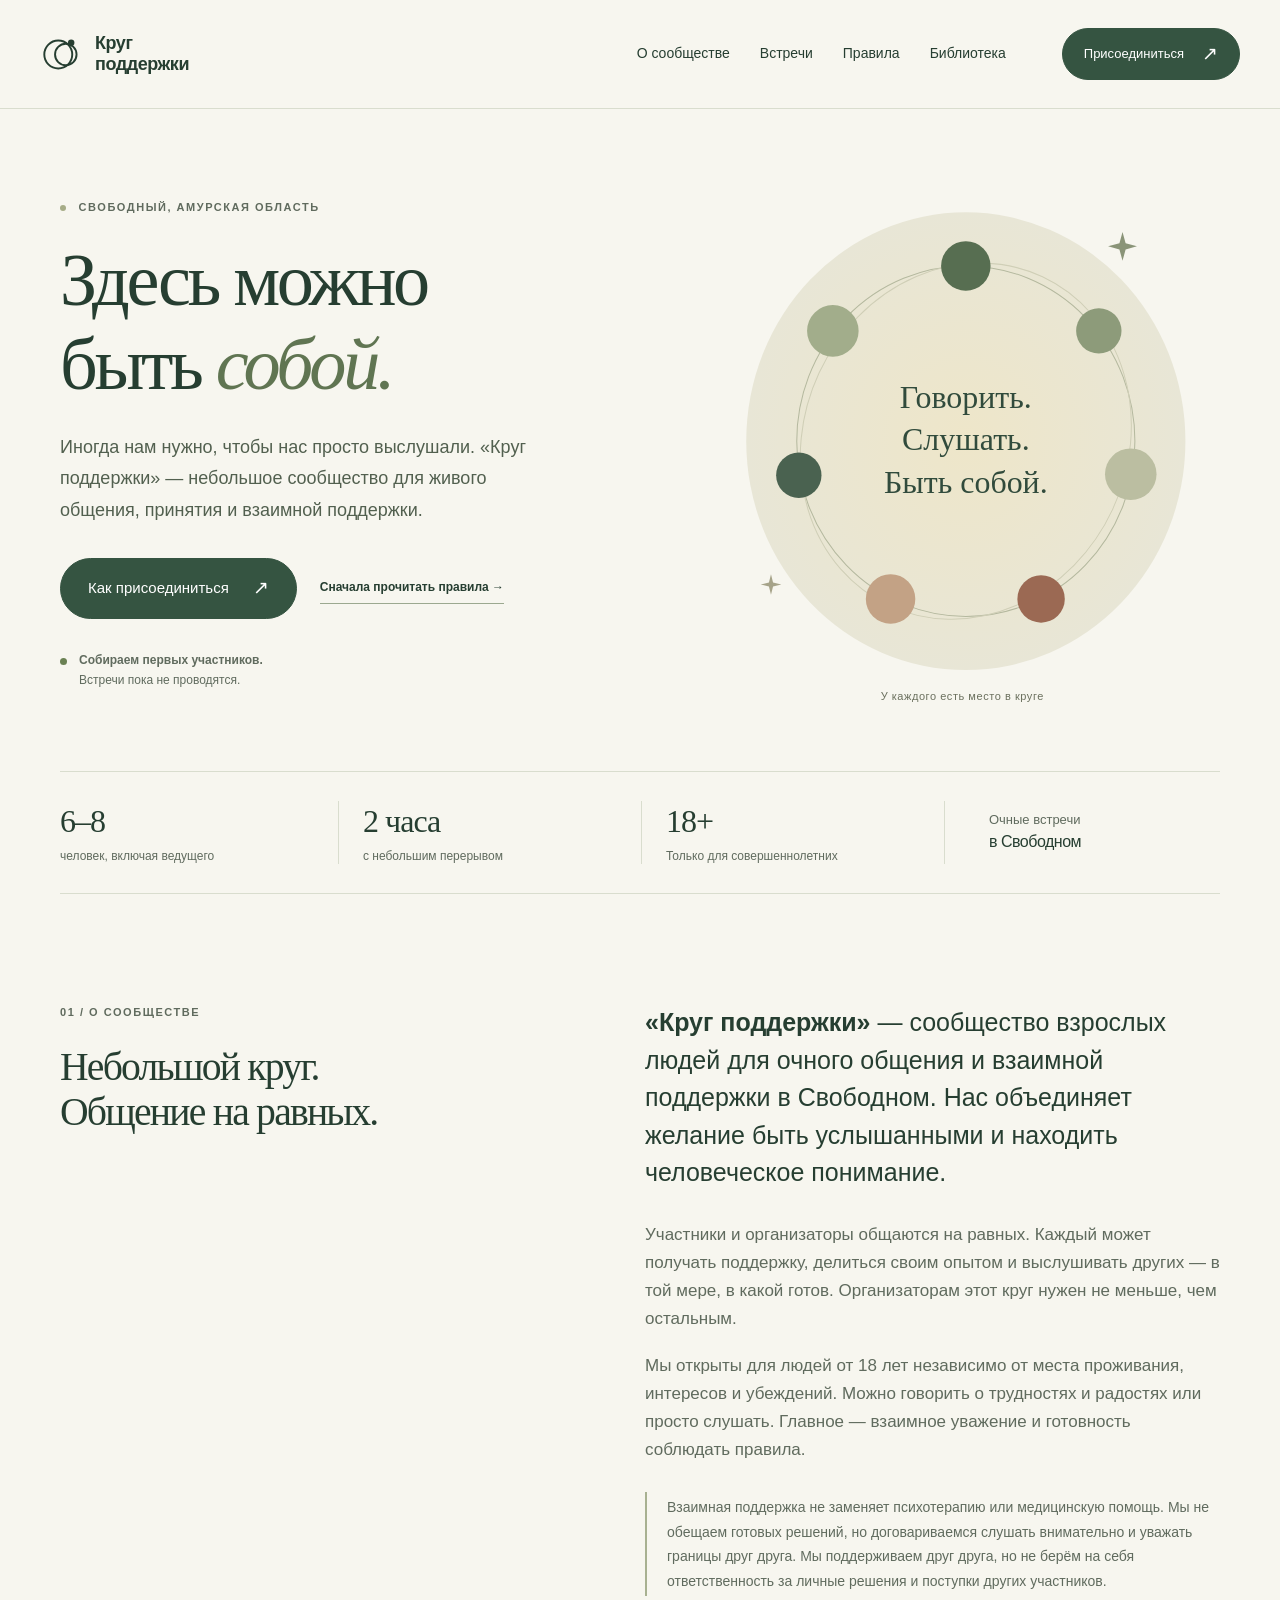
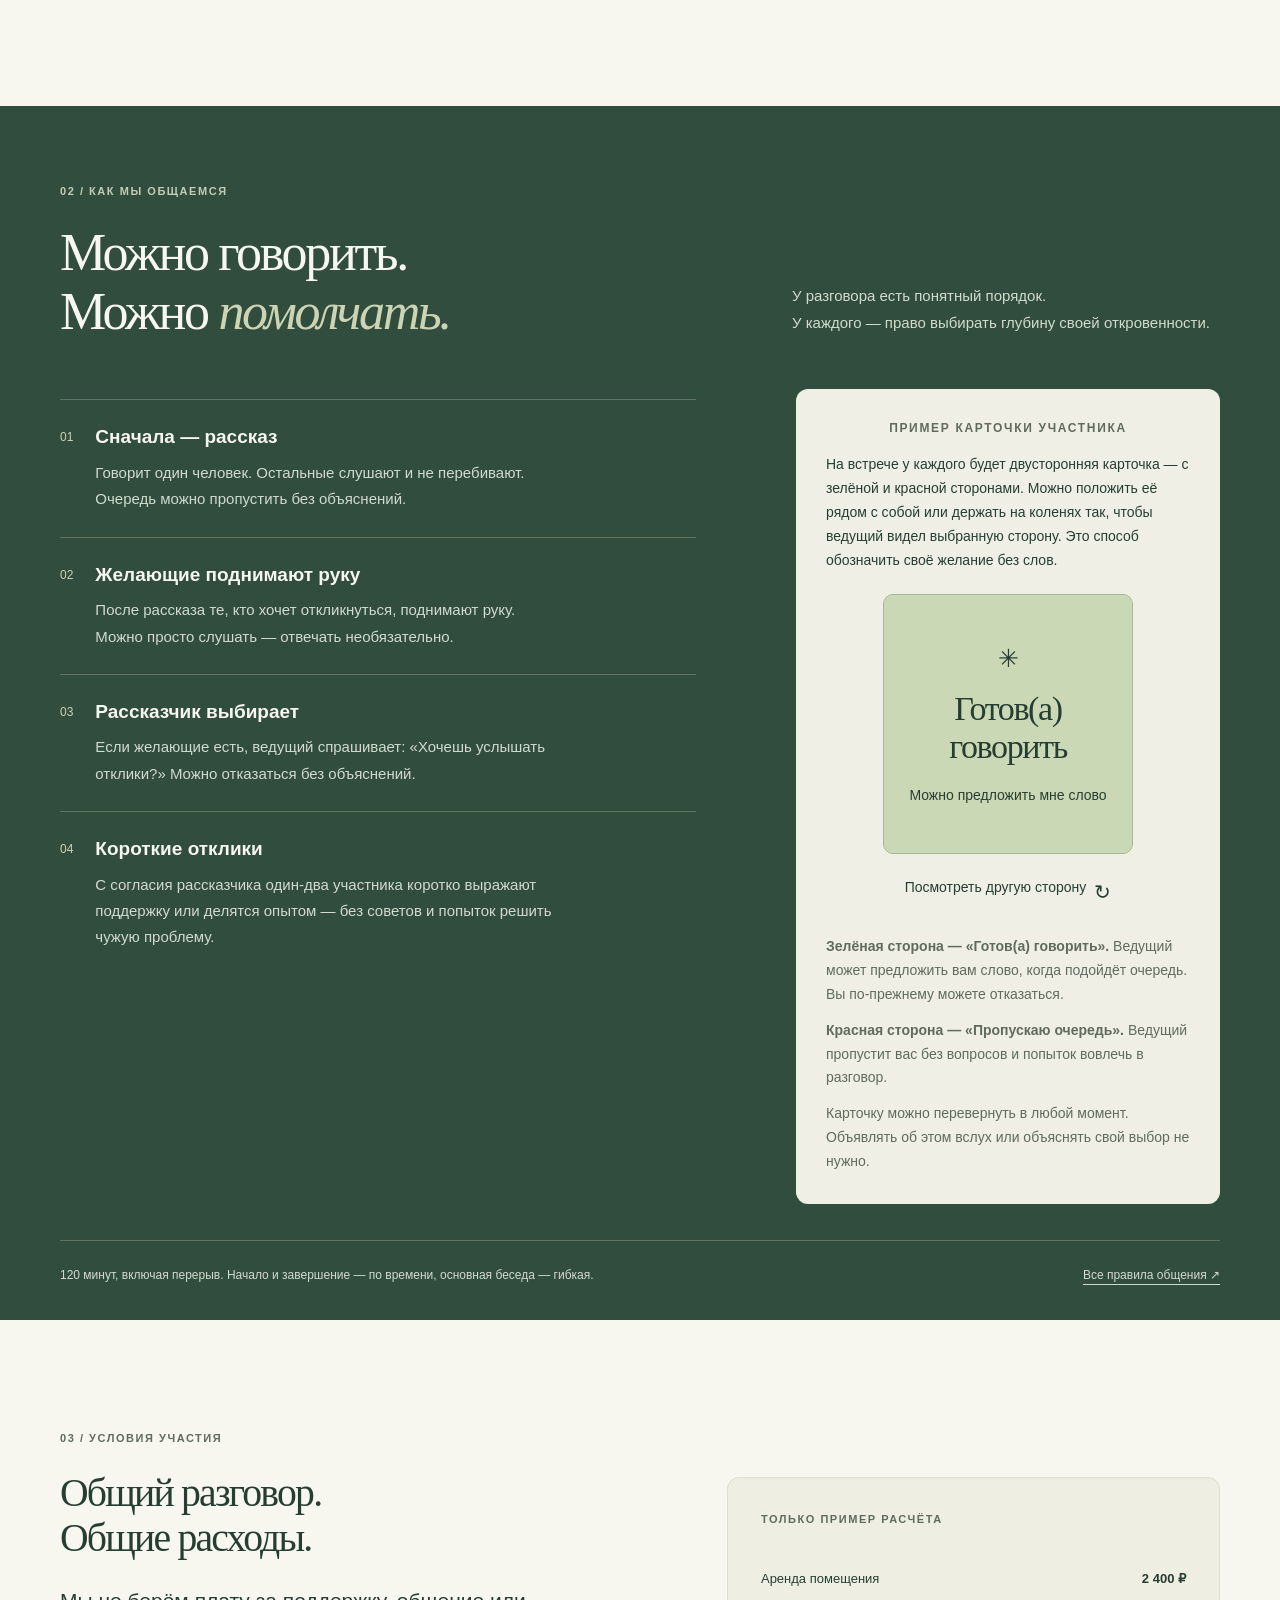
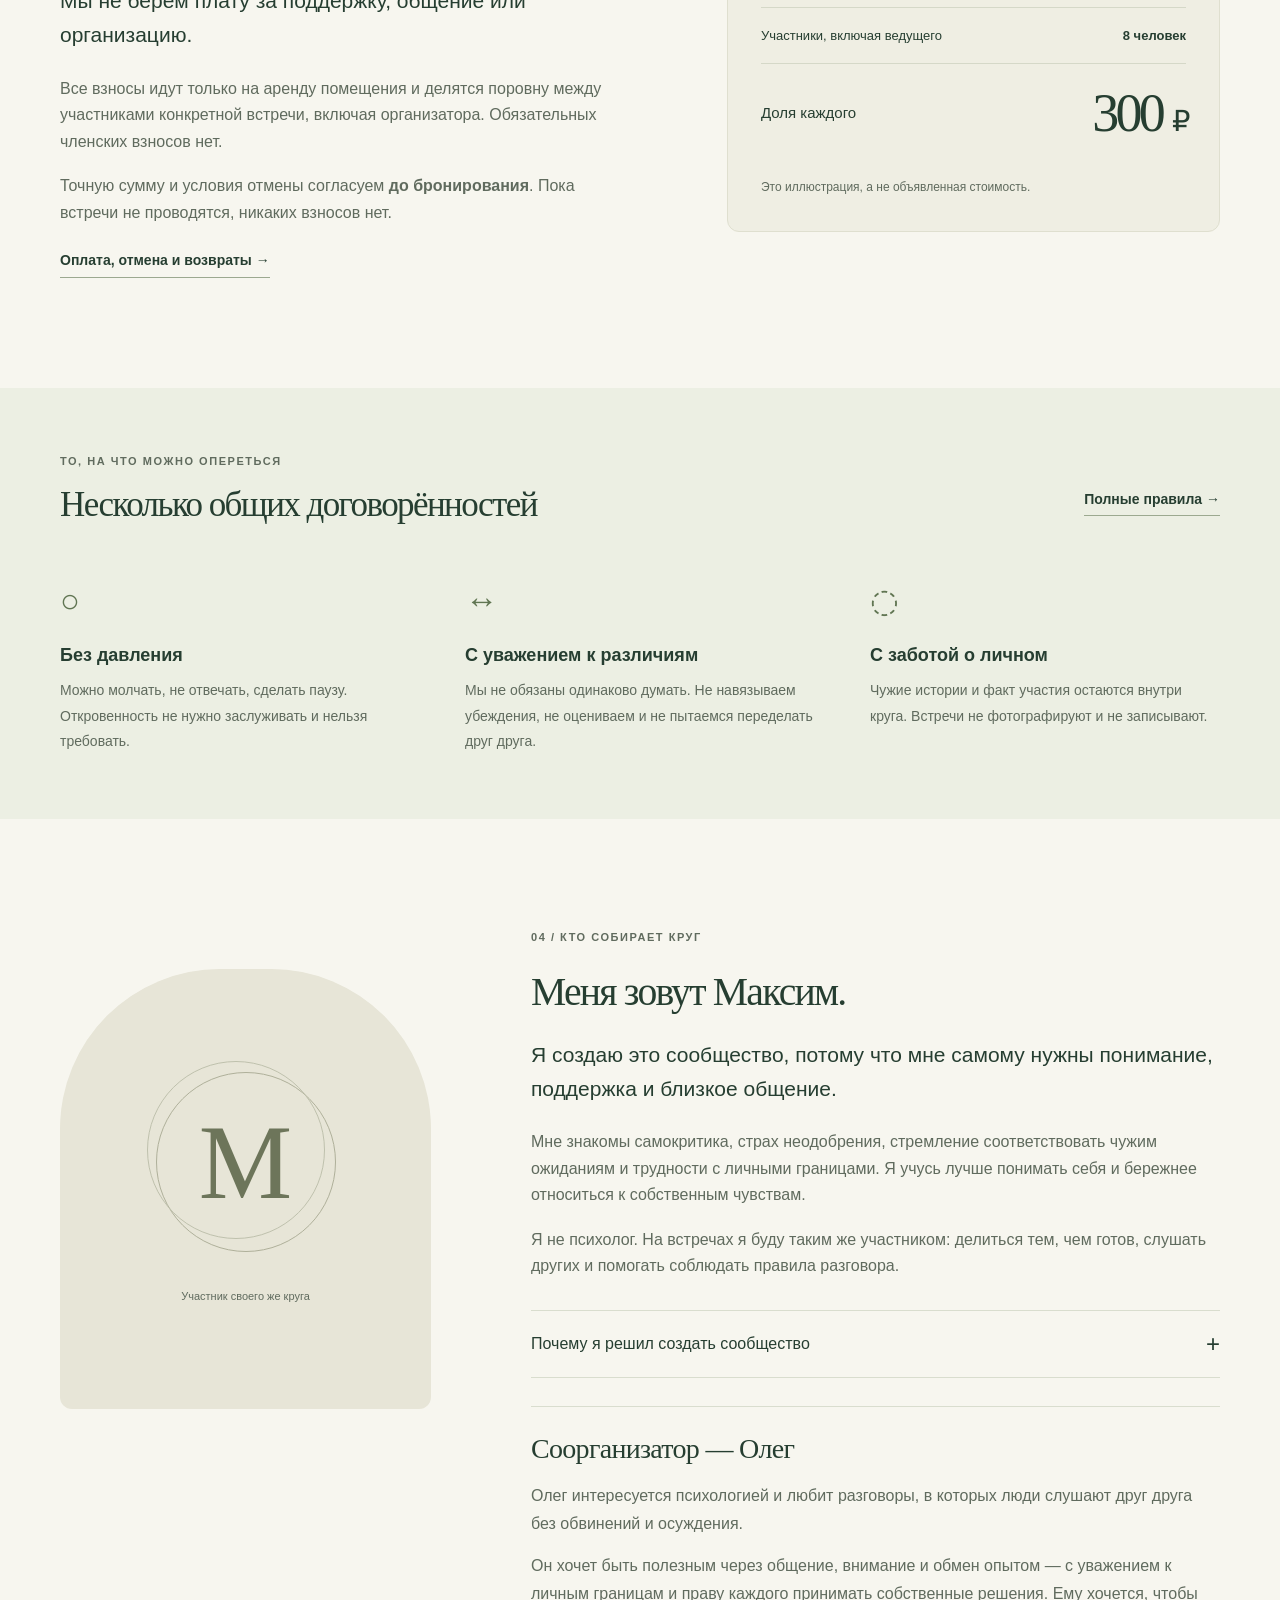
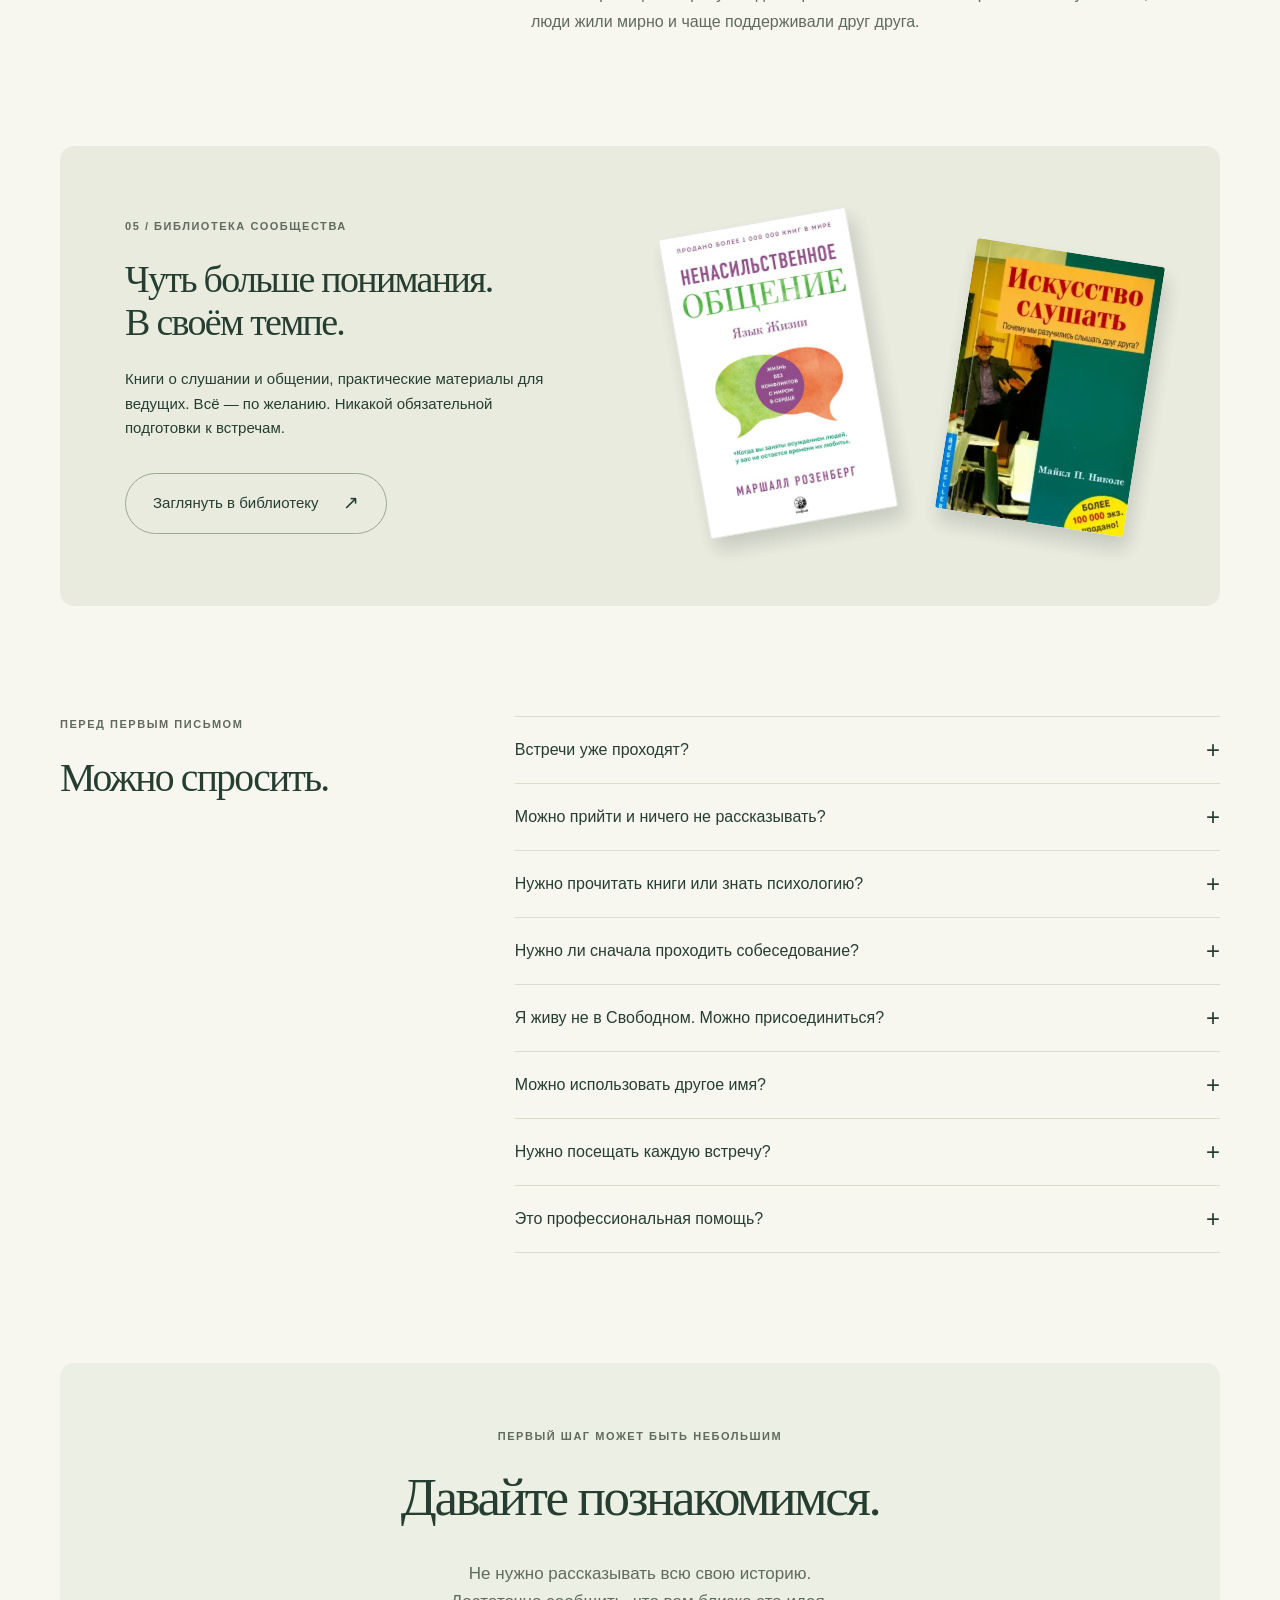
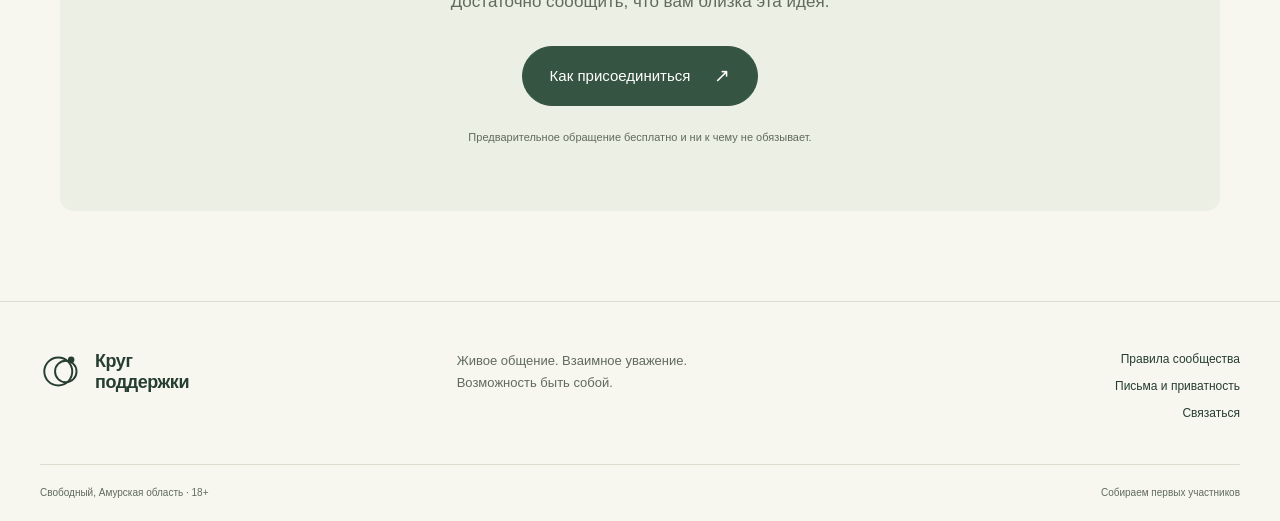
==== commit 4072d7e9: "Emphasize community name in About introduction" ====
--- a/index.html
+++ b/index.html
@@ -10,7 +10,7 @@
 <div class="hero-art" aria-hidden="true"><svg viewBox="0 0 500 510" role="presentation"><defs><radialGradient id="sun"><stop stop-color="#eee6c9"/><stop offset="1" stop-color="#e8e6d6"/></radialGradient></defs><ellipse cx="253" cy="265" rx="213" ry="222" fill="url(#sun)"/><ellipse cx="253" cy="265" rx="164" ry="170" fill="none" stroke="#b5b99f" stroke-width="1"/><ellipse cx="253" cy="265" rx="157" ry="176" transform="rotate(25 253 265)" fill="none" stroke="#d0cfb7"/><circle cx="253" cy="95" r="24" fill="#576e51"/><circle cx="382" cy="158" r="22" fill="#8d9b7a"/><circle cx="413" cy="297" r="25" fill="#bbbea1"/><circle cx="326" cy="418" r="23" fill="#9b6953"/><circle cx="180" cy="418" r="24" fill="#c3a285"/><circle cx="91" cy="298" r="22" fill="#4a6250"/><circle cx="124" cy="158" r="25" fill="#a2ad8b"/><text x="253" y="233" text-anchor="middle" fill="#314b3c" font-family="Georgia,serif" font-size="31">Говорить.</text><text x="253" y="274" text-anchor="middle" fill="#314b3c" font-family="Georgia,serif" font-size="31">Слушать.</text><text x="253" y="315" text-anchor="middle" fill="#314b3c" font-family="Georgia,serif" font-size="31">Быть собой.</text><path d="M405 62l3 11 11 3-11 3-3 11-3-11-11-3 11-3z" fill="#8a9478"/><path d="M64 394l2 8 8 2-8 2-2 8-2-8-8-2 8-2z" fill="#a6a389"/></svg><span class="art-caption">У каждого есть место в круге</span></div></section>
 <div class="format-strip wrap"><div><strong>6–8</strong><span>человек, включая ведущего</span></div><div><strong>2 часа</strong><span>с небольшим перерывом</span></div><div><strong>18+</strong><span>Только для совершеннолетних</span></div><div class="strip-note">Очные встречи<br><strong>в Свободном</strong></div></div>
 
-<section class="section wrap about-grid" id="about"><div><p class="eyebrow">01 / О сообществе</p><h2>Небольшой круг.<br>Общение на равных.</h2></div><div class="about-text"><p class="large-copy">«Круг поддержки» — сообщество взрослых людей для очного общения и взаимной поддержки в Свободном. Нас объединяет желание быть услышанными и находить человеческое понимание.</p><p>Участники и организаторы общаются на равных. Каждый может получать поддержку, делиться своим опытом и выслушивать других — в той мере, в какой готов. Организаторам этот круг нужен не меньше, чем остальным.</p><p>Мы открыты для людей от 18 лет независимо от места проживания, интересов и убеждений. Можно говорить о трудностях и радостях или просто слушать. Главное — взаимное уважение и готовность соблюдать правила.</p><div class="quiet-note">Взаимная поддержка не заменяет психотерапию или медицинскую помощь. Мы не обещаем готовых решений, но договариваемся слушать внимательно и уважать границы друг друга. Мы поддерживаем друг друга, но не берём на себя ответственность за личные решения и поступки других участников.</div></div></section>
+<section class="section wrap about-grid" id="about"><div><p class="eyebrow">01 / О сообществе</p><h2>Небольшой круг.<br>Общение на равных.</h2></div><div class="about-text"><p class="large-copy"><strong>«Круг поддержки»</strong> — сообщество взрослых людей для очного общения и взаимной поддержки в Свободном. Нас объединяет желание быть услышанными и находить человеческое понимание.</p><p>Участники и организаторы общаются на равных. Каждый может получать поддержку, делиться своим опытом и выслушивать других — в той мере, в какой готов. Организаторам этот круг нужен не меньше, чем остальным.</p><p>Мы открыты для людей от 18 лет независимо от места проживания, интересов и убеждений. Можно говорить о трудностях и радостях или просто слушать. Главное — взаимное уважение и готовность соблюдать правила.</p><div class="quiet-note">Взаимная поддержка не заменяет психотерапию или медицинскую помощь. Мы не обещаем готовых решений, но договариваемся слушать внимательно и уважать границы друг друга. Мы поддерживаем друг друга, но не берём на себя ответственность за личные решения и поступки других участников.</div></div></section>
 
 <section class="meeting-section" id="format"><div class="wrap meeting-inner"><div class="meeting-heading"><p class="eyebrow">02 / Как мы общаемся</p><h2>Можно говорить.<br>Можно <em>помолчать.</em></h2><p>У разговора есть понятный порядок.<br>У каждого — право выбирать глубину своей откровенности.</p></div><div class="meeting-grid"><ol class="conversation-steps"><li><span>01</span><div><h3>Сначала — рассказ</h3><p>Говорит один человек. Остальные слушают и не перебивают. Очередь можно пропустить без объяснений.</p></div></li><li><span>02</span><div><h3>Желающие поднимают руку</h3><p>После рассказа те, кто хочет откликнуться, поднимают руку. Можно просто слушать — отвечать необязательно.</p></div></li><li><span>03</span><div><h3>Рассказчик выбирает</h3><p>Если желающие есть, ведущий спрашивает: «Хочешь услышать отклики?» Можно отказаться без объяснений.</p></div></li><li><span>04</span><div><h3>Короткие отклики</h3><p>С согласия рассказчика один-два участника коротко выражают поддержку или делятся опытом — без советов и попыток решить чужую проблему.</p></div></li></ol><div class="card-demo"><p class="eyebrow">Пример карточки участника</p><p class="card-intro">На встрече у каждого будет двусторонняя карточка — с зелёной и красной сторонами. Можно положить её рядом с собой или держать на коленях так, чтобы ведущий видел выбранную сторону. Это способ обозначить своё желание без слов.</p><div class="speaking-card" id="speaking-card"><span class="card-symbol" aria-hidden="true">✳</span><strong id="card-title">Готов(а)<br>говорить</strong><span id="card-description">Можно предложить мне слово</span></div><button class="flip-button js-only" type="button" id="flip-card" aria-pressed="false" aria-controls="speaking-card">Посмотреть другую сторону <span aria-hidden="true">↻</span></button><div class="card-explainer"><p><strong>Зелёная сторона — «Готов(а) говорить».</strong> Ведущий может предложить вам слово, когда подойдёт очередь. Вы по-прежнему можете отказаться.</p><p><strong>Красная сторона — «Пропускаю очередь».</strong> Ведущий пропустит вас без вопросов и попыток вовлечь в разговор.</p><p>Карточку можно перевернуть в любой момент. Объявлять об этом вслух или объяснять свой выбор не нужно.</p></div><p class="sr-only" id="card-announcement" aria-live="polite"></p></div></div><div class="meeting-bottom"><span>120 минут, включая перерыв. Начало и завершение — по времени, основная беседа — гибкая.</span><a href="/rules/">Все правила общения <span aria-hidden="true">↗</span></a></div></div></section>
 
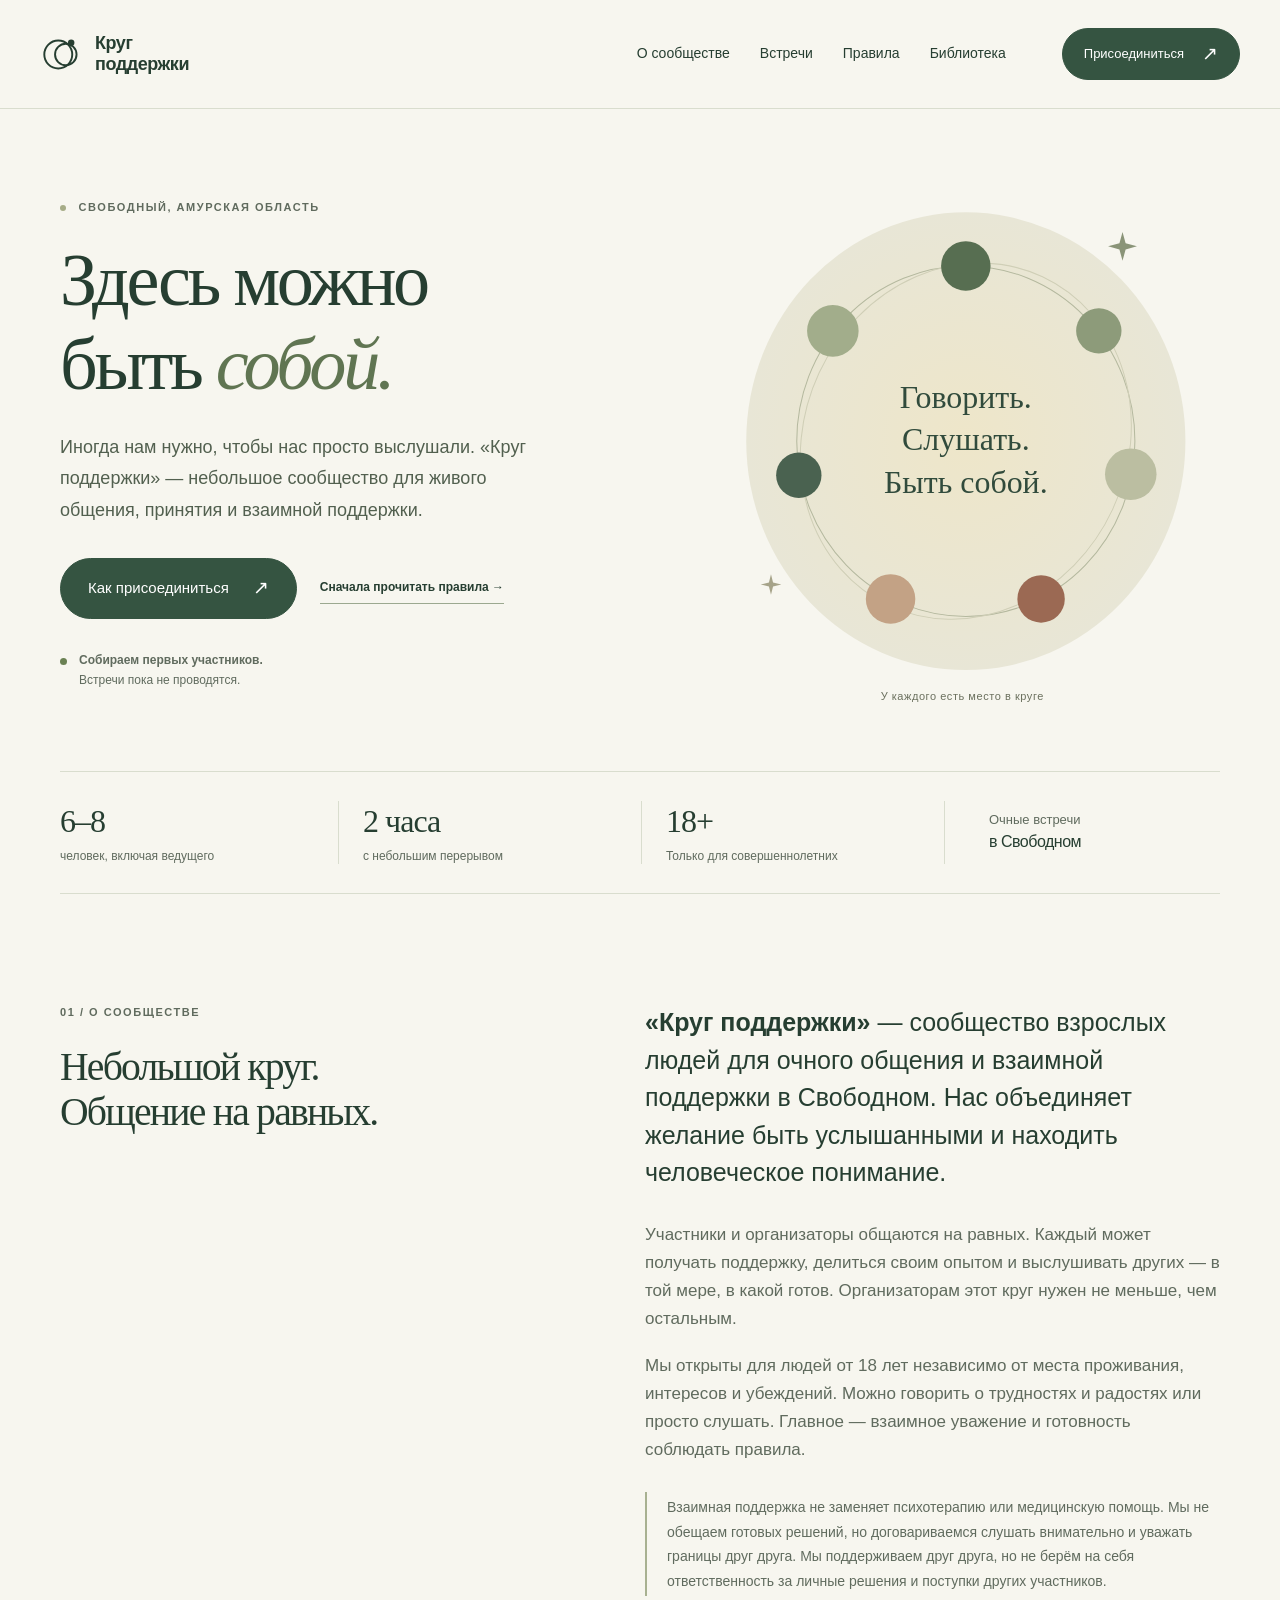
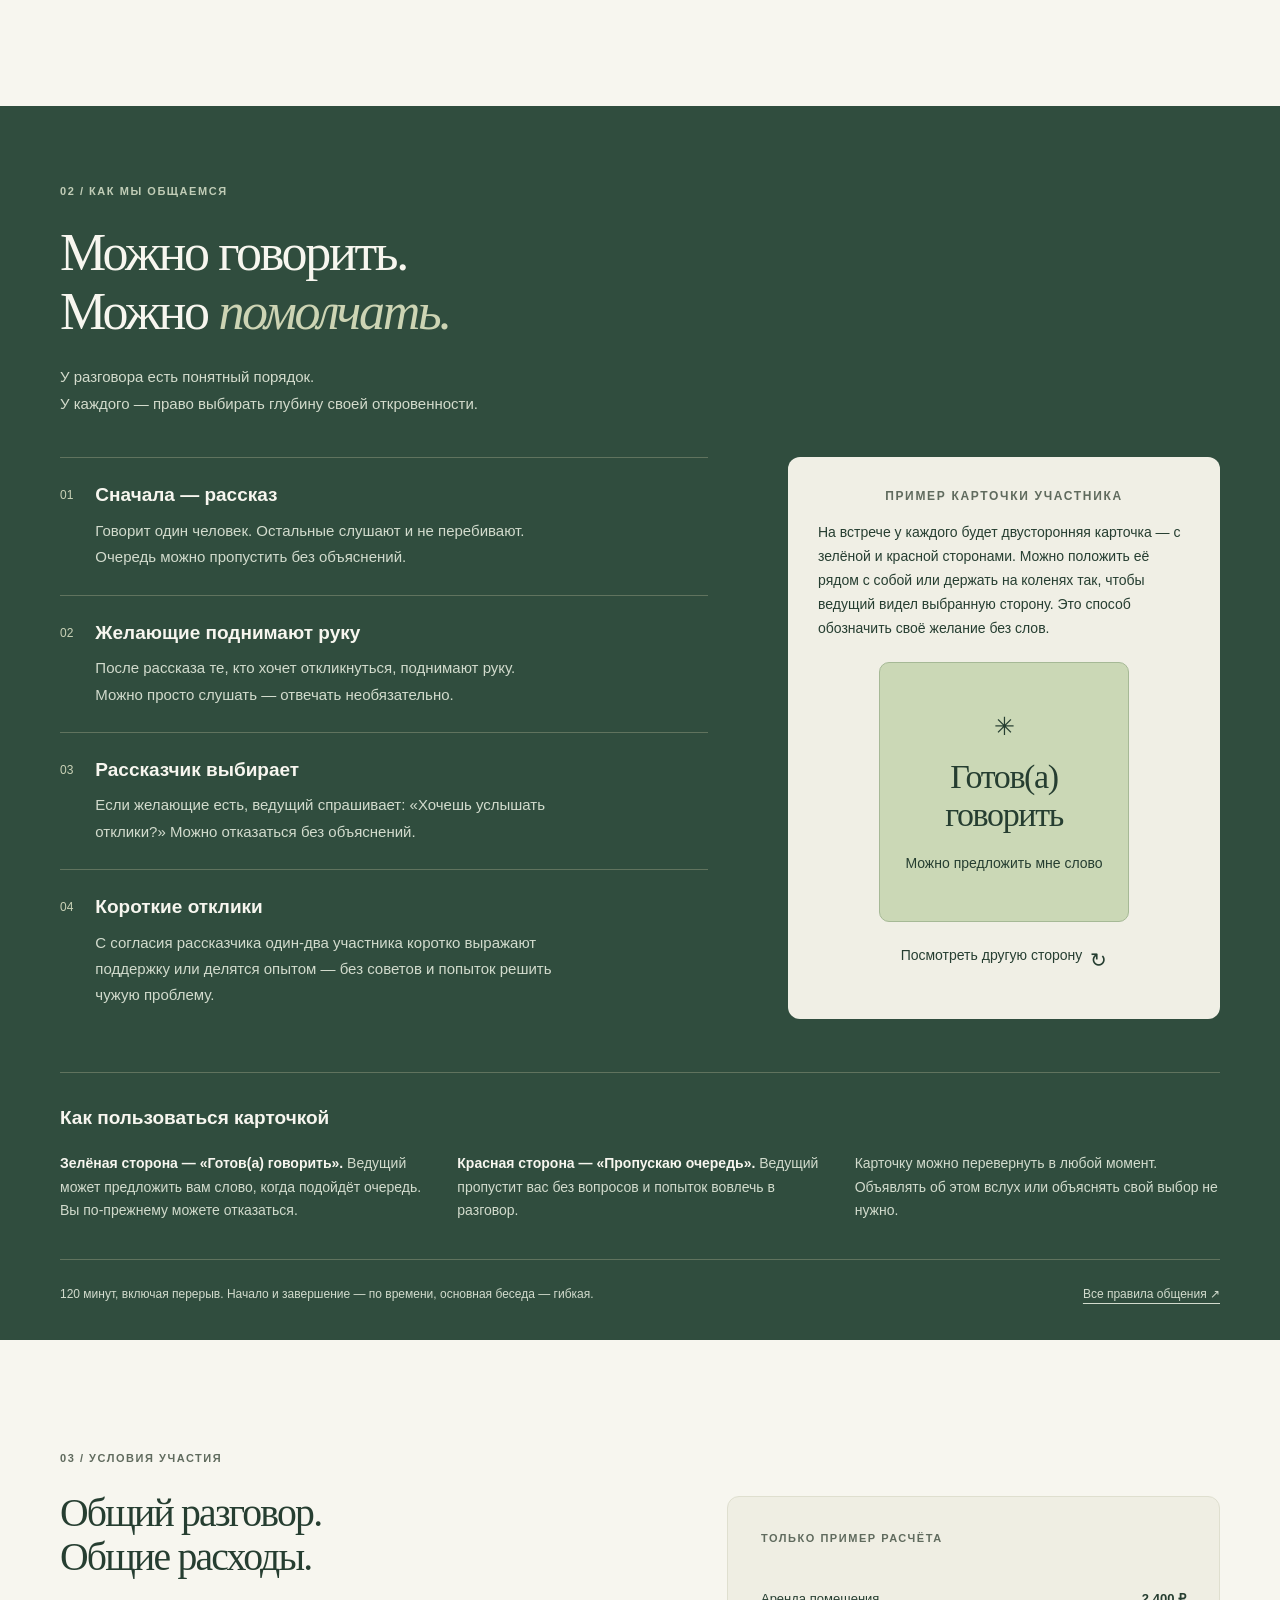
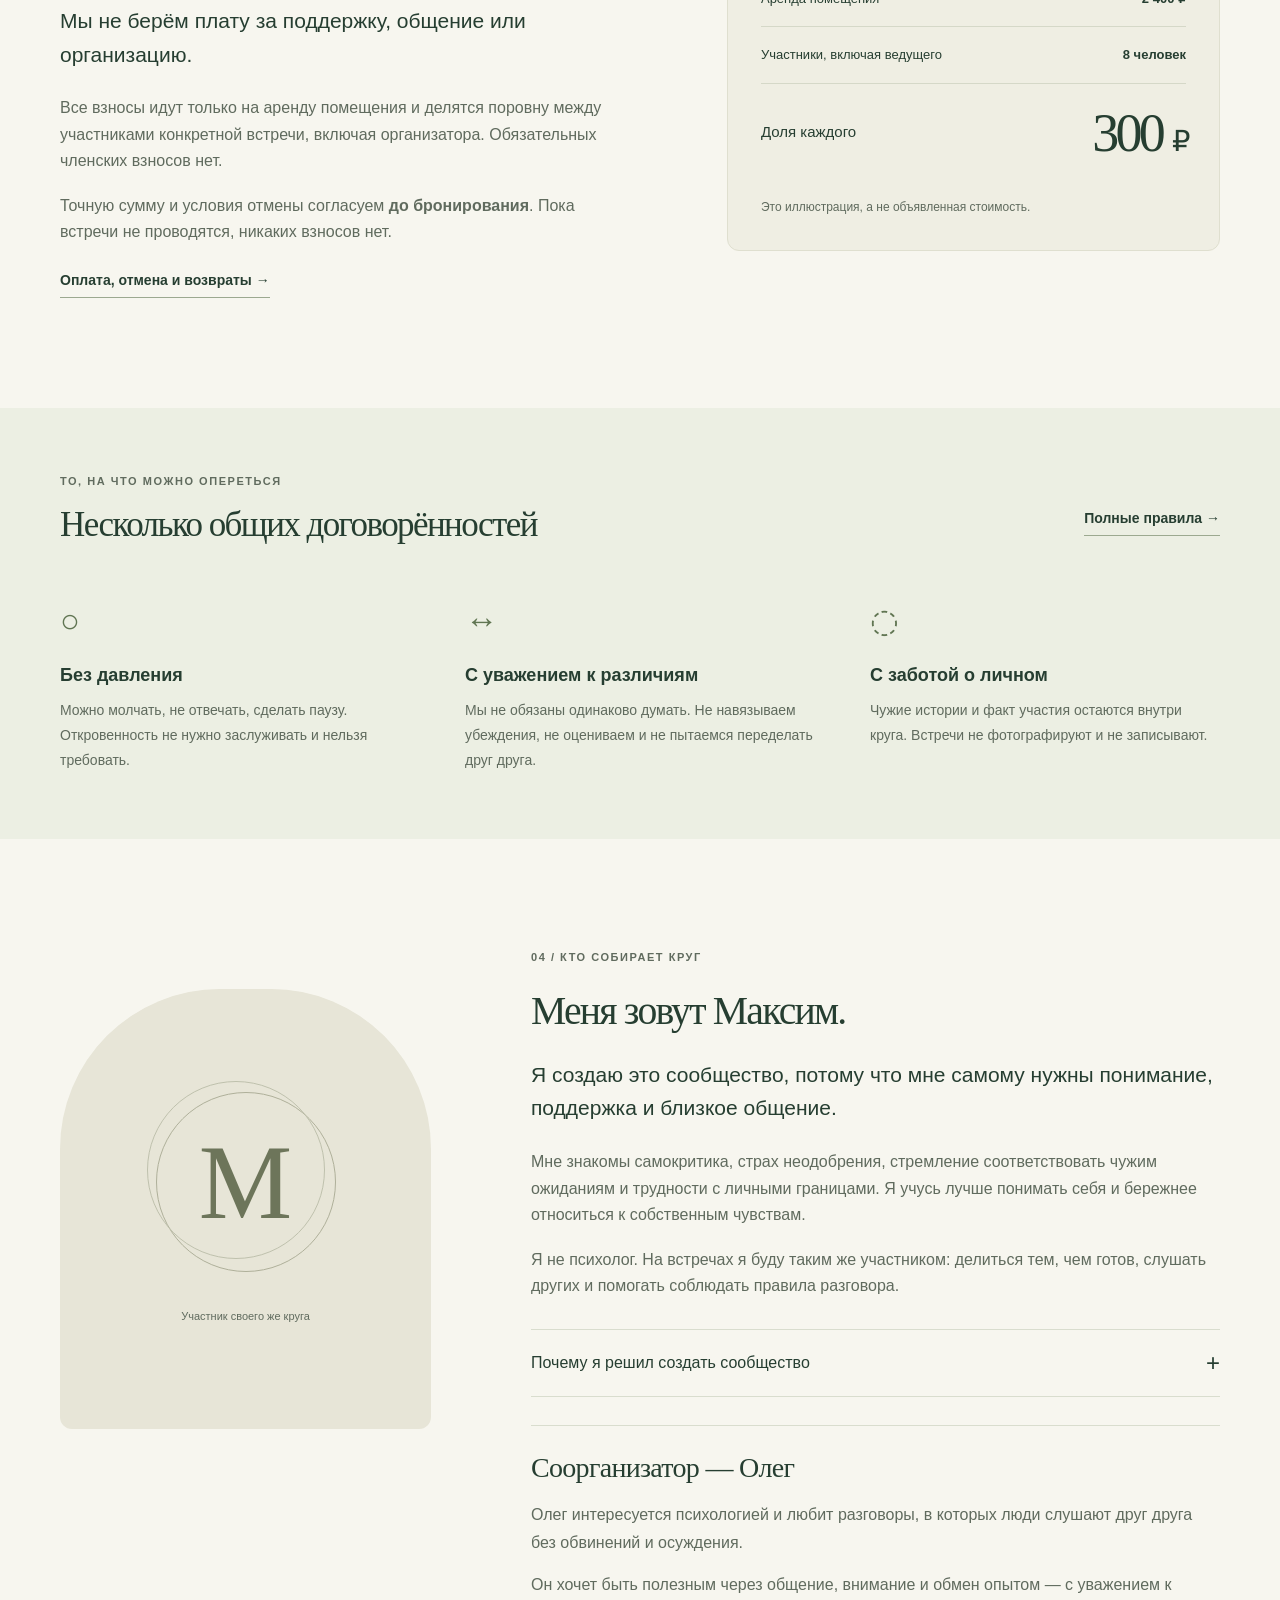
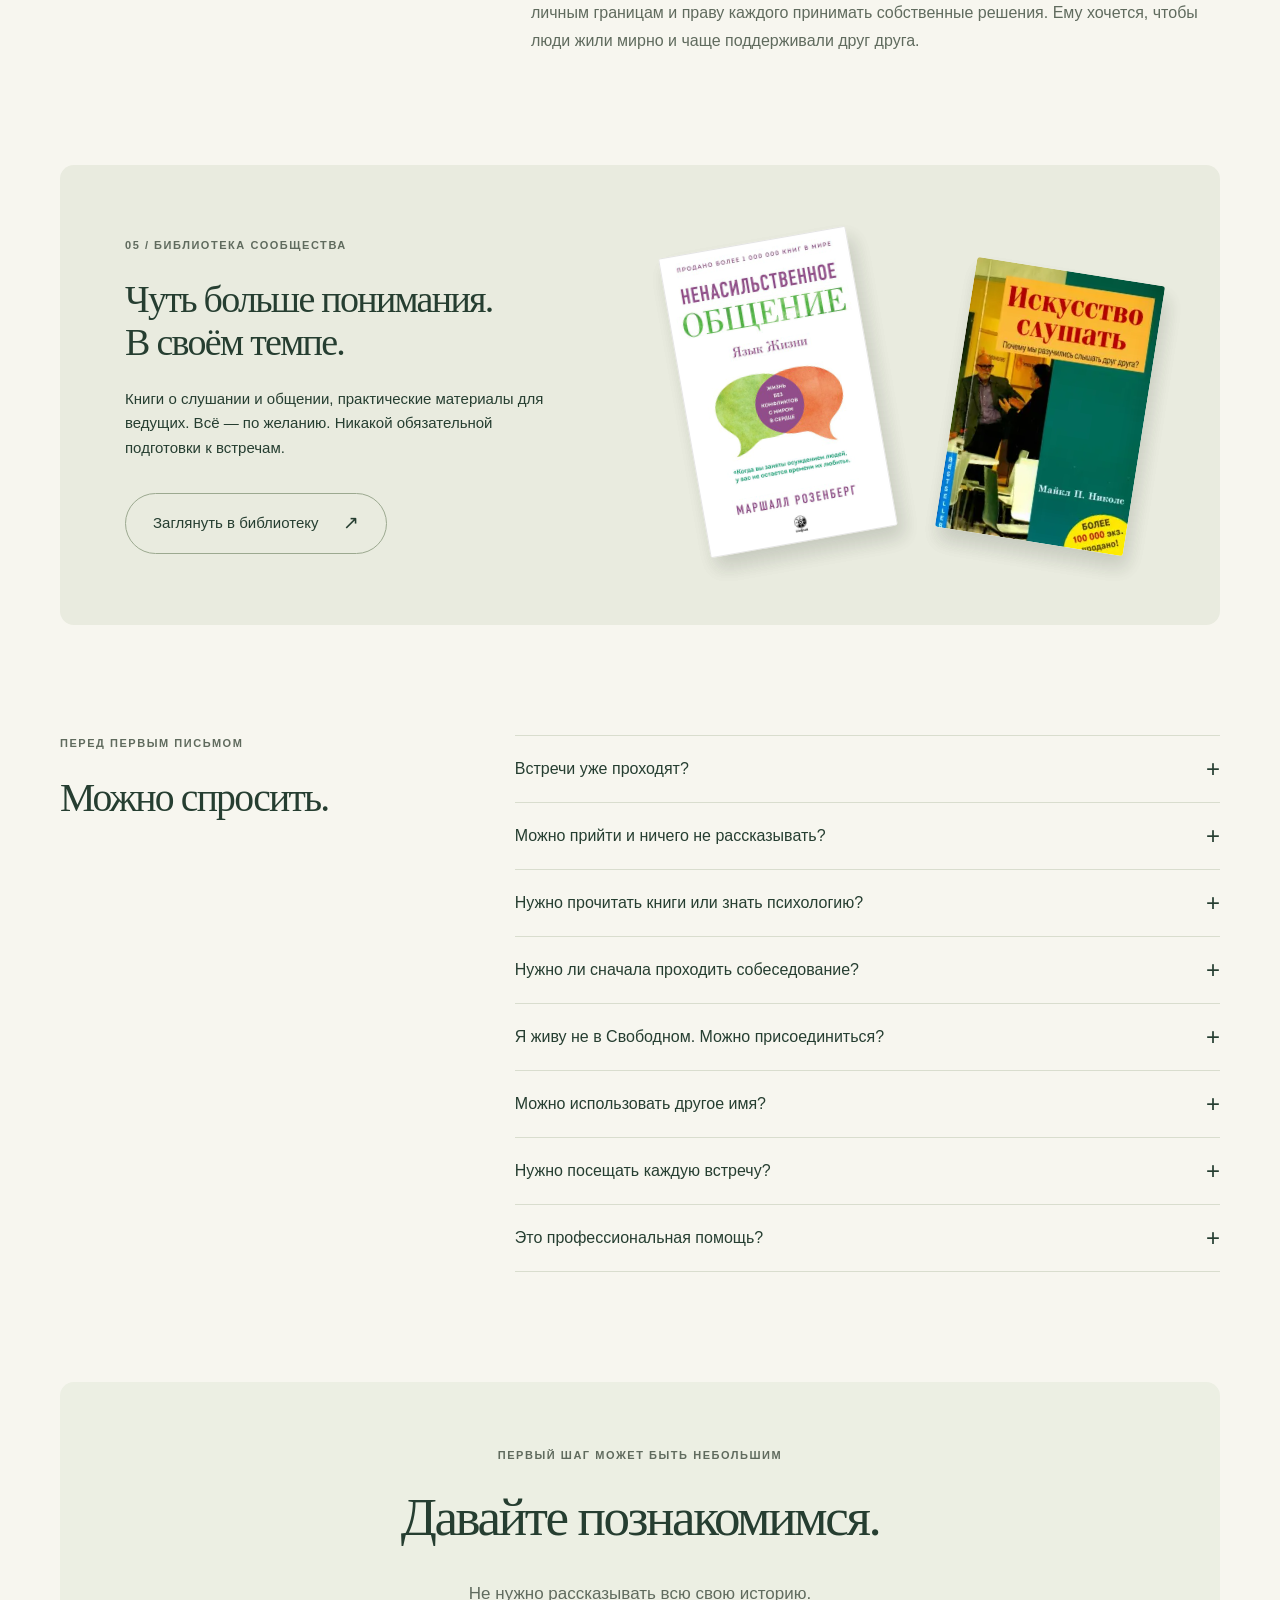
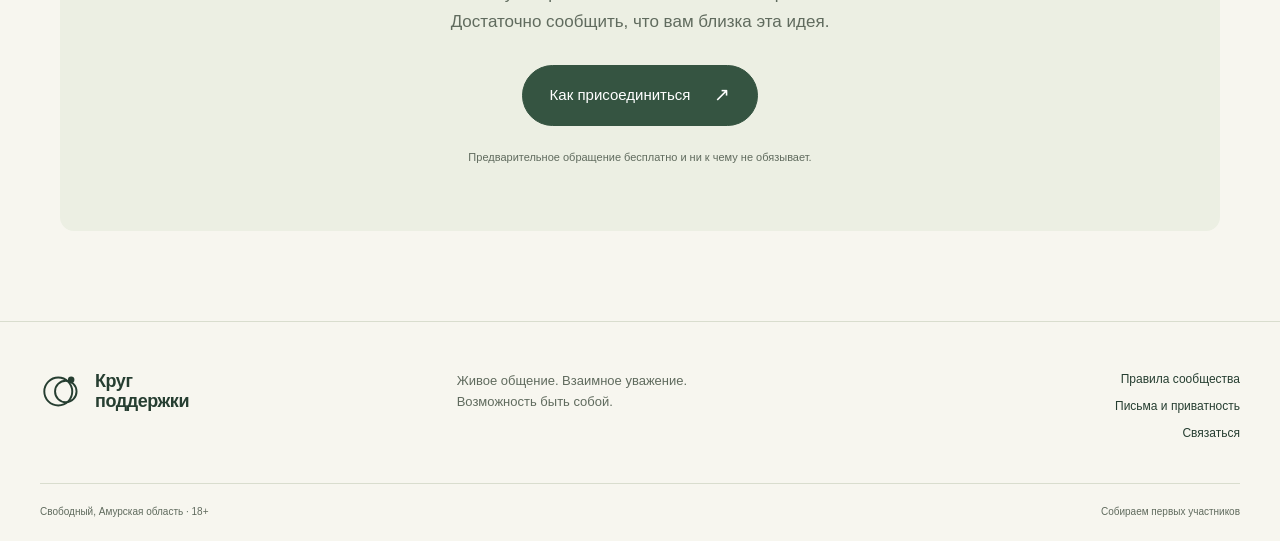
==== commit aab73247: "Publish reviewed layouts, six-book library, and clearer email actions" ====
--- a/index.html
+++ b/index.html
@@ -3,7 +3,7 @@
 <meta property="og:title" content="Группа взаимной поддержки и общения в Свободном — Круг поддержки"><meta property="og:description" content="Сообщество взрослых в Свободном. Живое общение, взаимная поддержка и уважение границ. Сейчас собираем первых участников."><meta property="og:type" content="website"><meta property="og:url" content="https://krug-podderzhki.ru/"><meta property="og:site_name" content="Круг поддержки"><meta property="og:locale" content="ru_RU">
 <meta property="og:image" content="https://krug-podderzhki.ru/assets/social-preview.png"><meta property="og:image:width" content="1200"><meta property="og:image:height" content="630"><meta property="og:image:type" content="image/png"><meta property="og:image:alt" content="Круг поддержки — Говорить. Слушать. Быть собой">
 <meta name="twitter:card" content="summary_large_image"><meta name="twitter:title" content="Группа взаимной поддержки и общения в Свободном — Круг поддержки"><meta name="twitter:description" content="Сообщество взрослых в Свободном. Живое общение, взаимная поддержка и уважение границ. Сейчас собираем первых участников."><meta name="twitter:image" content="https://krug-podderzhki.ru/assets/social-preview.png"><meta name="twitter:image:alt" content="Круг поддержки — Говорить. Слушать. Быть собой">
-<link rel="icon" type="image/svg+xml" href="/assets/favicon.svg"><link rel="stylesheet" href="/assets/styles.css?v=7e8b36abdabc"><script src="/assets/app.js?v=89e2af3c2ef7" defer></script></head>
+<link rel="icon" type="image/svg+xml" href="/assets/favicon.svg"><link rel="stylesheet" href="/assets/styles.css?v=a7d9bcad86df"><script src="/assets/app.js?v=84befc2ecfa2" defer></script></head>
 <body><a class="skip-link" href="#main">Перейти к содержанию</a>
 <header class="site-header"><div class="header-inner"><a class="brand" href="/" aria-label="Круг поддержки — главная"><svg viewBox="0 0 40 40" fill="none" aria-hidden="true"><circle cx="17" cy="20" r="13" stroke="currentColor" stroke-width="1.8"/><circle cx="24" cy="20" r="10" stroke="currentColor" stroke-width="1.8"/><circle cx="29" cy="9" r="3" fill="currentColor"/></svg><span>Круг<br>поддержки</span></a><nav class="main-nav" aria-label="Основная навигация"><a href="/#about" >О сообществе</a><a href="/#format" >Встречи</a><a href="/rules/" >Правила</a><a href="/library/" >Библиотека</a></nav><a class="button button-small header-join" href="/join/" >Присоединиться <span aria-hidden="true">↗</span></a></div></header>
 <main id="main" tabindex="-1"><section class="hero wrap"><div class="hero-copy"><p class="eyebrow"><span class="tiny-dot"></span> Свободный, Амурская область</p><h1>Здесь можно<br>быть <em>собой.</em></h1><p class="hero-lead">Иногда нам нужно, чтобы нас просто выслушали. «Круг поддержки» — небольшое сообщество для живого общения, принятия и взаимной поддержки.</p><div class="hero-actions"><a class="button" href="/join/">Как присоединиться <span aria-hidden="true">↗</span></a><a class="text-link" href="/rules/">Сначала прочитать правила <span aria-hidden="true">→</span></a></div><div class="launch-note"><span class="status-dot" aria-hidden="true"></span><p><strong>Собираем первых участников.</strong><br>Встречи пока не проводятся.</p></div></div>
@@ -12,7 +12,7 @@
 
 <section class="section wrap about-grid" id="about"><div><p class="eyebrow">01 / О сообществе</p><h2>Небольшой круг.<br>Общение на равных.</h2></div><div class="about-text"><p class="large-copy"><strong>«Круг поддержки»</strong> — сообщество взрослых людей для очного общения и взаимной поддержки в Свободном. Нас объединяет желание быть услышанными и находить человеческое понимание.</p><p>Участники и организаторы общаются на равных. Каждый может получать поддержку, делиться своим опытом и выслушивать других — в той мере, в какой готов. Организаторам этот круг нужен не меньше, чем остальным.</p><p>Мы открыты для людей от 18 лет независимо от места проживания, интересов и убеждений. Можно говорить о трудностях и радостях или просто слушать. Главное — взаимное уважение и готовность соблюдать правила.</p><div class="quiet-note">Взаимная поддержка не заменяет психотерапию или медицинскую помощь. Мы не обещаем готовых решений, но договариваемся слушать внимательно и уважать границы друг друга. Мы поддерживаем друг друга, но не берём на себя ответственность за личные решения и поступки других участников.</div></div></section>
 
-<section class="meeting-section" id="format"><div class="wrap meeting-inner"><div class="meeting-heading"><p class="eyebrow">02 / Как мы общаемся</p><h2>Можно говорить.<br>Можно <em>помолчать.</em></h2><p>У разговора есть понятный порядок.<br>У каждого — право выбирать глубину своей откровенности.</p></div><div class="meeting-grid"><ol class="conversation-steps"><li><span>01</span><div><h3>Сначала — рассказ</h3><p>Говорит один человек. Остальные слушают и не перебивают. Очередь можно пропустить без объяснений.</p></div></li><li><span>02</span><div><h3>Желающие поднимают руку</h3><p>После рассказа те, кто хочет откликнуться, поднимают руку. Можно просто слушать — отвечать необязательно.</p></div></li><li><span>03</span><div><h3>Рассказчик выбирает</h3><p>Если желающие есть, ведущий спрашивает: «Хочешь услышать отклики?» Можно отказаться без объяснений.</p></div></li><li><span>04</span><div><h3>Короткие отклики</h3><p>С согласия рассказчика один-два участника коротко выражают поддержку или делятся опытом — без советов и попыток решить чужую проблему.</p></div></li></ol><div class="card-demo"><p class="eyebrow">Пример карточки участника</p><p class="card-intro">На встрече у каждого будет двусторонняя карточка — с зелёной и красной сторонами. Можно положить её рядом с собой или держать на коленях так, чтобы ведущий видел выбранную сторону. Это способ обозначить своё желание без слов.</p><div class="speaking-card" id="speaking-card"><span class="card-symbol" aria-hidden="true">✳</span><strong id="card-title">Готов(а)<br>говорить</strong><span id="card-description">Можно предложить мне слово</span></div><button class="flip-button js-only" type="button" id="flip-card" aria-pressed="false" aria-controls="speaking-card">Посмотреть другую сторону <span aria-hidden="true">↻</span></button><div class="card-explainer"><p><strong>Зелёная сторона — «Готов(а) говорить».</strong> Ведущий может предложить вам слово, когда подойдёт очередь. Вы по-прежнему можете отказаться.</p><p><strong>Красная сторона — «Пропускаю очередь».</strong> Ведущий пропустит вас без вопросов и попыток вовлечь в разговор.</p><p>Карточку можно перевернуть в любой момент. Объявлять об этом вслух или объяснять свой выбор не нужно.</p></div><p class="sr-only" id="card-announcement" aria-live="polite"></p></div></div><div class="meeting-bottom"><span>120 минут, включая перерыв. Начало и завершение — по времени, основная беседа — гибкая.</span><a href="/rules/">Все правила общения <span aria-hidden="true">↗</span></a></div></div></section>
+<section class="meeting-section" id="format"><div class="wrap meeting-inner"><div class="meeting-heading"><div class="meeting-title"><p class="eyebrow">02 / Как мы общаемся</p><h2>Можно говорить.<br>Можно <em>помолчать.</em></h2></div><p>У разговора есть понятный порядок.<br>У каждого — право выбирать глубину своей откровенности.</p></div><div class="meeting-grid"><ol class="conversation-steps"><li><span>01</span><div><h3>Сначала — рассказ</h3><p>Говорит один человек. Остальные слушают и не перебивают. Очередь можно пропустить без объяснений.</p></div></li><li><span>02</span><div><h3>Желающие поднимают руку</h3><p>После рассказа те, кто хочет откликнуться, поднимают руку. Можно просто слушать — отвечать необязательно.</p></div></li><li><span>03</span><div><h3>Рассказчик выбирает</h3><p>Если желающие есть, ведущий спрашивает: «Хочешь услышать отклики?» Можно отказаться без объяснений.</p></div></li><li><span>04</span><div><h3>Короткие отклики</h3><p>С согласия рассказчика один-два участника коротко выражают поддержку или делятся опытом — без советов и попыток решить чужую проблему.</p></div></li></ol><div class="card-demo"><p class="eyebrow">Пример карточки участника</p><p class="card-intro">На встрече у каждого будет двусторонняя карточка — с зелёной и красной сторонами. Можно положить её рядом с собой или держать на коленях так, чтобы ведущий видел выбранную сторону. Это способ обозначить своё желание без слов.</p><div class="speaking-card" id="speaking-card"><span class="card-symbol" aria-hidden="true">✳</span><strong id="card-title">Готов(а)<br>говорить</strong><span id="card-description">Можно предложить мне слово</span></div><button class="flip-button js-only" type="button" id="flip-card" aria-pressed="false" aria-controls="speaking-card">Посмотреть другую сторону <span aria-hidden="true">↻</span></button><p class="sr-only" id="card-announcement" aria-live="polite"></p></div></div><section class="card-guide" aria-labelledby="card-guide-title"><h3 id="card-guide-title">Как пользоваться карточкой</h3><div class="card-explainer"><p><strong>Зелёная сторона — «Готов(а) говорить».</strong> Ведущий может предложить вам слово, когда подойдёт очередь. Вы по-прежнему можете отказаться.</p><p><strong>Красная сторона — «Пропускаю очередь».</strong> Ведущий пропустит вас без вопросов и попыток вовлечь в разговор.</p><p>Карточку можно перевернуть в любой момент. Объявлять об этом вслух или объяснять свой выбор не нужно.</p></div></section><div class="meeting-bottom"><span>120 минут, включая перерыв. Начало и завершение — по времени, основная беседа — гибкая.</span><a href="/rules/">Все правила общения <span aria-hidden="true">↗</span></a></div></div></section>
 
 <section class="section wrap costs-grid" id="participation"><div><p class="eyebrow">03 / Условия участия</p><h2>Общий разговор.<br>Общие расходы.</h2><p class="lead">Мы не берём плату за поддержку, общение или организацию.</p><p>Все взносы идут только на аренду помещения и делятся поровну между участниками конкретной встречи, включая организатора. Обязательных членских взносов нет.</p><p>Точную сумму и условия отмены согласуем <strong>до бронирования</strong>. Пока встречи не проводятся, никаких взносов нет.</p><a class="text-link" href="/rules/#payment">Оплата, отмена и возвраты <span aria-hidden="true">→</span></a></div><aside class="cost-example"><span class="eyebrow">Только пример расчёта</span><div class="cost-line"><span>Аренда помещения</span><strong>2 400 ₽</strong></div><div class="cost-line"><span>Участники, включая ведущего</span><strong>8 человек</strong></div><div class="cost-total"><span>Доля каждого</span><strong>300 <small>₽</small></strong></div><p>Это иллюстрация, а не объявленная стоимость.</p></aside></section>
 
--- a/assets/styles.css
+++ b/assets/styles.css
@@ -3,18 +3,20 @@
 .site-header{border-bottom:1px solid var(--line)}.header-inner{max-width:1320px;margin:auto;min-height:108px;padding:22px 40px;display:flex;align-items:center;gap:32px}.brand{display:flex;align-items:center;gap:12px;text-decoration:none;line-height:1.15;font-size:18px;font-weight:600;letter-spacing:-.025em;flex-shrink:0}.brand svg{width:43px;height:43px}.main-nav{display:flex;justify-content:center;gap:30px;margin-left:auto}.main-nav a{text-decoration:none;font-size:14px;position:relative}.main-nav a[aria-current=page]::after{content:"";height:2px;background:var(--green);position:absolute;bottom:-6px;left:0;right:0}.header-join{margin-left:24px}
 .button{display:inline-flex;align-items:center;justify-content:center;gap:24px;background:var(--green);border:1px solid var(--green);color:#fff;text-decoration:none;border-radius:99px;padding:15px 27px;font-size:15px;font-weight:500;line-height:1.5;min-height:50px;transition:background .15s,color .15s}.button:hover{background:#233e2d;color:#fff}.button span{font-size:19px}.button-small{font-size:13px;min-height:45px;padding:11px 21px;gap:18px}.button-secondary{background:transparent;color:var(--ink);border-color:#9ca990}.button-secondary:hover{background:var(--sage);color:var(--ink)}.text-link{font-size:14px;font-weight:600;text-decoration:none;border:none;border-bottom:1px solid #9ca990;background:none;padding:5px 0;display:inline-block;line-height:1.6}.text-link:hover{border-color:currentColor}.hero{padding-top:75px;padding-bottom:66px;display:grid;grid-template-columns:1.2fr 1fr;align-items:center;gap:26px}.hero h1{margin-bottom:25px}.hero h1 em{color:#607552}.tiny-dot{display:inline-block;width:6px;height:6px;background:#a6ac87;border-radius:100%;margin-right:8px;vertical-align:middle}.hero-lead{font-size:18px;max-width:475px;color:#52604f;line-height:1.75}.hero-actions{display:flex;align-items:center;gap:23px;margin-top:32px;flex-wrap:wrap}.hero-actions .text-link{font-size:12px}.launch-note{display:flex;gap:12px;align-items:flex-start;margin-top:32px;font-size:12px;color:var(--muted)}.launch-note p{margin:0}.status-dot{width:7px;height:7px;border-radius:50%;background:#6a8153;flex-shrink:0;margin-top:7px}.hero-art{position:relative;margin-top:-16px}.hero-art svg{display:block;width:100%;height:auto}.art-caption{display:block;text-align:center;position:relative;margin-top:-7px;font-size:11px;letter-spacing:.05em;color:#6b705e}
 .format-strip{border-block:1px solid var(--line);display:grid;grid-template-columns:1fr 1fr 1fr .9fr;gap:24px;padding-block:29px}.format-strip>div{display:flex;flex-direction:column;line-height:1.4;border-right:1px solid var(--line)}.format-strip>div:last-child{border:none}.format-strip strong{font:32px/1.3 var(--serif);letter-spacing:-.03em}.format-strip span{font-size:12px;color:var(--muted);margin-top:5px}.format-strip .strip-note{font-size:13px;color:var(--muted);padding-left:20px;justify-content:center}.strip-note strong{font:16px/1.6 var(--sans);color:var(--ink)}
-.about-grid{display:grid;grid-template-columns:1fr 1.15fr;gap:85px}.about-text>p:not(.large-copy){color:var(--muted)}.quiet-note{border-left:2px solid #a8b191;padding:3px 0 3px 20px;color:var(--muted);font-size:14px;line-height:1.75;margin-block:28px 0}.meeting-section{background:#304d3e;color:#f7f6ef}.meeting-inner{padding-block:77px 35px}.meeting-heading{display:flex;flex-wrap:wrap;align-items:end;justify-content:space-between}.meeting-heading .eyebrow{width:100%;color:#c1cdb7}.meeting-heading h2{font-size:52px;margin:0}.meeting-heading h2 em{color:#cdd4b4}.meeting-heading>p:last-child{font-size:15px;line-height:1.8;color:#d3dbcc;margin:0 10px 5px 0}.meeting-grid{display:grid;grid-template-columns:1.2fr .8fr;gap:100px;margin-top:48px}.conversation-steps{padding:0;margin:10px 0 30px;list-style:none}.conversation-steps li{display:flex;gap:22px;padding:24px 0;border-top:1px solid #60735e}.conversation-steps li>span{font-size:12px;color:#cbd3b8;margin-top:4px}.conversation-steps h3{font-size:19px;margin-bottom:10px;color:#f7f6ef}.conversation-steps p{font-size:15px;line-height:1.75;color:#d2dbcd;max-width:460px;margin:0}.card-demo{background:#f0efe5;border-radius:12px;color:var(--ink);padding:30px;text-align:center;align-self:start}.card-demo .eyebrow{font-size:12px;margin-bottom:16px}.card-intro{font-size:14px;line-height:1.7;text-align:left;margin:0 0 22px}.speaking-card{background:#cbd8b6;border:1px solid #a6b996;border-radius:10px;max-width:250px;min-height:260px;margin:auto;padding:22px 15px;display:flex;flex-direction:column;align-items:center;justify-content:center;transition:background .2s,border-color .2s}.card-symbol{font-size:25px;line-height:1.3;margin-bottom:15px}.speaking-card strong{font:34px/1.12 var(--serif);letter-spacing:-.04em}.speaking-card>span:last-child{font-size:14px;margin-top:18px}.speaking-card.is-red{background:#ebc2b4;border-color:#c89d8b;color:#5a352d}.flip-button{border:0;background:none;padding:12px;min-height:44px;font-size:14px;margin-top:10px;color:var(--ink)}.flip-button span{font-size:20px;margin-left:8px}.card-explainer{font-size:14px;line-height:1.7;color:var(--muted);margin:14px 0 0;text-align:left}.card-explainer p{margin:12px 0 0}.card-explainer p:first-child{margin-top:0}.meeting-bottom{border-top:1px solid #60735e;margin-top:36px;padding-top:25px;display:flex;align-items:start;justify-content:space-between;gap:50px;color:#d2dbcd;font-size:12px}.meeting-bottom a{white-space:nowrap}.meeting-bottom>a:hover{color:#fff}.meeting-bottom>a:focus-visible{outline-color:#f7f6ef}
+.about-grid{display:grid;grid-template-columns:1fr 1.15fr;gap:85px}.about-text>p:not(.large-copy){color:var(--muted)}.quiet-note{border-left:2px solid #a8b191;padding:3px 0 3px 20px;color:var(--muted);font-size:14px;line-height:1.75;margin-block:28px 0}.meeting-section{background:#304d3e;color:#f7f6ef}.meeting-inner{padding-block:77px 35px}.meeting-heading{display:block}.meeting-heading .eyebrow{width:100%;color:#c1cdb7}.meeting-heading h2{font-size:52px;margin:0}.meeting-heading h2 em{color:#cdd4b4}.meeting-heading>p:last-child{font-size:15px;line-height:1.8;color:#d3dbcc;max-width:720px;margin:22px 0 0}.meeting-grid{display:grid;grid-template-columns:minmax(0,1.2fr) minmax(0,.8fr);align-items:start;gap:80px;margin-top:40px}.conversation-steps{padding:0;margin:0;list-style:none;min-width:0}.conversation-steps li{display:flex;gap:22px;padding:24px 0;border-top:1px solid #60735e}.conversation-steps li>span{font-size:12px;color:#cbd3b8;margin-top:4px}.conversation-steps h3{font-size:19px;margin-bottom:10px;color:#f7f6ef}.conversation-steps p{font-size:15px;line-height:1.75;color:#d2dbcd;max-width:460px;margin:0}.card-demo{background:#f0efe5;border-radius:12px;color:var(--ink);padding:30px;text-align:center;align-self:start}.card-demo .eyebrow{font-size:12px;margin-bottom:16px}.card-intro{font-size:14px;line-height:1.7;text-align:left;margin:0 0 22px}.speaking-card{background:#cbd8b6;border:1px solid #a6b996;border-radius:10px;max-width:250px;min-height:260px;margin:auto;padding:22px 15px;display:flex;flex-direction:column;align-items:center;justify-content:center;transition:background .2s,border-color .2s}.card-symbol{font-size:25px;line-height:1.3;margin-bottom:15px}.speaking-card strong{font:34px/1.12 var(--serif);letter-spacing:-.04em}.speaking-card>span:last-child{font-size:14px;margin-top:18px}.speaking-card.is-red{background:#ebc2b4;border-color:#c89d8b;color:#5a352d}.flip-button{border:0;background:none;padding:12px;min-height:44px;font-size:14px;margin-top:10px;color:var(--ink)}.flip-button span{font-size:20px;margin-left:8px}.card-guide{border-top:1px solid #60735e;margin-top:40px;padding-top:32px}.card-guide h3{font-size:19px;line-height:1.4;color:#f7f6ef;margin:0 0 20px}.card-guide .card-explainer{display:grid;grid-template-columns:repeat(3,minmax(0,1fr));gap:32px;font-size:14px;line-height:1.7;color:#d2dbcd;margin:0;text-align:left}.card-guide .card-explainer p{margin:0}.card-guide .card-explainer strong{color:#f7f6ef}.meeting-bottom{border-top:1px solid #60735e;margin-top:36px;padding-top:25px;display:flex;align-items:start;justify-content:space-between;gap:50px;color:#d2dbcd;font-size:12px}.meeting-bottom a{white-space:nowrap}.meeting-bottom>a:hover{color:#fff}.meeting-bottom>a:focus-visible{outline-color:#f7f6ef}
 .costs-grid{display:grid;grid-template-columns:1.15fr 1fr;gap:100px;align-items:center}.costs-grid>div>p:not(.lead):not(.eyebrow){color:var(--muted);font-size:16px}.cost-example{background:#efeee3;border:1px solid #dfdfcf;border-radius:12px;padding:33px}.cost-example .eyebrow{display:block}.cost-line{display:flex;justify-content:space-between;gap:20px;font-size:13px;padding:17px 0;border-bottom:1px solid #d5d8c8}.cost-line strong{white-space:nowrap}.cost-total{display:flex;align-items:center;justify-content:space-between;gap:20px;padding:22px 0}.cost-total span{font-size:15px}.cost-total strong{font:54px/1 var(--serif);letter-spacing:-.07em}.cost-total small{font-size:29px}.cost-example>p{font-size:12px;color:var(--muted);line-height:1.7;margin:15px 0 0;max-width:290px}.principles-section{background:#ecefe3;padding-block:65px}.section-heading{display:flex;justify-content:space-between;gap:30px;align-items:center}.section-heading h2{font-size:35px;max-width:600px}.section-heading .eyebrow{margin-bottom:16px}.section-heading .text-link{flex-shrink:0}.principles-grid{display:grid;grid-template-columns:repeat(3,1fr);gap:55px;margin-top:28px}.principle-icon{font-size:33px;display:block;color:#607552;margin-bottom:15px}.principles-grid h3{font-size:18px}.principles-grid p{font-size:14px;color:var(--muted);margin:0;line-height:1.8}
 .organizer-grid{display:grid;grid-template-columns:.7fr 1.3fr;gap:100px}.organizer-grid>div>p:not(.eyebrow):not(.lead){font-size:16px;color:var(--muted)}.organizer-art{background:#e7e5d7;border-radius:160px 160px 12px 12px;min-height:390px;max-height:440px;display:flex;align-items:center;justify-content:center;flex-direction:column;gap:35px;margin-top:40px}.initial{width:180px;height:180px;border:1px solid #afb09a;border-radius:50%;display:grid;place-items:center;font:105px/1 var(--serif);color:#6d755a;position:relative}.initial:after{content:"";position:absolute;inset:-12px 10px 12px -10px;border:1px solid #bfc1ad;border-radius:50%}.organizer-art>span{font-size:11px;color:var(--muted)}details{border-bottom:1px solid var(--line)}summary{list-style:none;display:flex;justify-content:space-between;gap:18px;align-items:center;cursor:pointer;padding:21px 0;line-height:1.5;font-size:16px}summary::-webkit-details-marker{display:none}summary>span{font-size:24px;line-height:1;font-weight:300;flex-shrink:0;transition:transform .15s}details[open]>summary>span{transform:rotate(45deg)}.bio-details{border-top:1px solid var(--line);margin-top:30px}.bio-details>div{font-size:15px;color:var(--muted);padding-bottom:10px}.helper-note{margin-top:28px;padding-top:24px;border-top:1px solid var(--line)}.helper-note h3{font:28px/1.25 var(--serif);letter-spacing:-.025em;margin:0 0 16px}.helper-note p{font-size:16px;line-height:1.75;color:var(--muted);margin:0 0 14px}.helper-note p:last-child{margin-bottom:0}.library-preview{padding:60px 65px;display:grid;grid-template-columns:1fr 1fr;gap:45px;background:#e9ebdf;border-radius:14px;align-items:center;overflow:hidden}.library-preview h2{font-size:38px}.library-preview p:not(.eyebrow){font-size:15px;max-width:440px}.library-preview .button{margin-top:15px}.book-stack{position:relative;min-height:300px}.mini-book{width:190px;height:260px;border-radius:3px 8px 8px 3px;position:absolute;padding:25px 18px 20px 25px;box-shadow:5px 12px 18px #283b2a17;display:flex;flex-direction:column;justify-content:space-between;border-left:7px solid #0000000a}.mini-book span{font-size:10px}.mini-book strong{font:24px/1.1 var(--serif);letter-spacing:-.03em}.mini-book i{font-size:60px;font-style:normal;line-height:1}.book-one{background:#c9a98f;color:#442f26;left:20px;top:15px;transform:rotate(-10deg)}.book-two{background:#8a9a7c;color:#192f23;right:10px;top:45px;transform:rotate(9deg)}
 .faq-section{display:grid;grid-template-columns:.7fr 1.3fr;gap:75px}.faq-list details:first-child{border-top:1px solid var(--line)}.faq-list details>p{font-size:15px;color:var(--muted);padding:0 35px 18px 0;margin:0}.closing{padding:65px 30px;text-align:center;background:#ecefe3;border-radius:14px;margin-bottom:90px}.closing h2{font-size:53px}.closing>p:not(.eyebrow){color:var(--muted);font-size:17px}.closing .button{margin-top:10px}.closing-note{display:block;margin-top:22px;color:var(--muted);font-size:11px}.site-footer{padding:48px 40px 0;border-top:1px solid var(--line);max-width:1320px;margin:auto}.footer-main{display:grid;grid-template-columns:1fr 1fr 1fr;gap:50px;padding-bottom:40px;align-items:start}.footer-main>p{font-size:13px;color:var(--muted);margin:0}.footer-links{display:flex;flex-direction:column;align-items:flex-end;gap:7px}.footer-links a{font-size:12px;text-decoration:none}.footer-bottom{border-top:1px solid var(--line);padding-block:20px;display:flex;justify-content:space-between;gap:20px;font-size:10px;color:var(--muted)}
 .page-shell{padding-bottom:90px}.page-intro{padding-block:68px 48px;max-width:850px}.page-intro h1{font-size:clamp(42px,5.5vw,72px);margin-bottom:23px}.page-intro h1 em{color:#637753}.page-intro .lead{color:var(--muted);font-size:20px}.page-intro>.button{margin-top:12px}.prose{max-width:820px}.content-section{padding:38px 0;border-top:1px solid var(--line)}.content-section h2{font-size:35px}.content-section p{max-width:800px}.prose p,.prose li{font-size:16px}.prose h3{margin-top:30px}.prose ul,.prose ol{padding-left:23px}.prose li{padding-left:6px;margin-bottom:12px}.callout{background:#e9eddf;border-left:3px solid #8f9d76;padding:22px 26px;border-radius:0 8px 8px 0;margin-block:25px}.callout>p:last-child{margin:0}.callout h2,.callout h3{font-family:var(--sans);font-size:19px;margin-bottom:12px;letter-spacing:0}.rule-list{padding:0!important;list-style:none;counter-reset:rules;max-width:900px}.rule-list>li{padding:24px 0 24px 50px!important;border-bottom:1px solid var(--line);position:relative;margin:0!important;counter-increment:rules}.rule-list>li::before{content:counter(rules,decimal-leading-zero);position:absolute;left:0;top:27px;font-size:12px;color:#6c775c}.rule-list h2,.rule-list h3{font-family:var(--sans);font-size:19px;font-weight:600;letter-spacing:0;margin:0 0 12px}.rule-list p{margin-bottom:0;color:var(--muted);font-size:16px}.rule-list ul{margin-top:15px}.prose table{border-collapse:collapse;width:100%;font-size:14px}.prose th,.prose td{padding:13px;text-align:left;border-bottom:1px solid var(--line);vertical-align:top}.prose th{background:var(--sage)}.book-grid{display:grid;grid-template-columns:repeat(2,minmax(0,1fr));gap:28px;margin-block:30px 45px}.book-card{display:grid;grid-template-columns:165px 1fr;gap:26px;align-items:start;padding:25px;border:1px solid var(--line);border-radius:10px;background:#fbfaf4}.book-cover{min-height:245px;border-radius:3px 7px 7px 3px;box-shadow:4px 7px 12px #17281514;border-left:6px solid #0000000b;padding:20px 15px;display:flex;flex-direction:column;gap:16px;justify-content:space-between;overflow-wrap:anywhere}.book-cover h2,.book-cover h3,.book-cover strong{font:25px/1.1 var(--serif);letter-spacing:-.035em}.book-cover span,.book-cover p{font-size:11px!important;margin:0!important}.cover-rose{background:#dfbda6;color:#4c3328}.cover-olive{background:#b9c4a4;color:#314331}.cover-slate{background:#526b5a;color:#fff}.book-body h2,.book-body h3{font:24px/1.25 var(--serif);letter-spacing:-.025em;margin:12px 0}.book-body p{font-size:14px;color:var(--muted);line-height:1.75}.book-body .button{font-size:12px;gap:10px;padding:10px 15px;min-height:44px}.book-meta{font-size:11px!important;letter-spacing:.03em}.tag{display:inline-block;padding:4px 8px;background:var(--sage);font-size:10px;border-radius:4px;line-height:1.5}.content-section>.book-grid:has(.book-card:only-child){grid-template-columns:1fr}.content-section>.book-grid>.book-card:only-child{max-width:760px}.error-page{padding-block:100px 140px}
-.join-layout{display:grid;grid-template-columns:1.35fr .8fr;gap:75px;align-items:start}.join-step{padding:28px 0;border-top:1px solid var(--line)}.join-step h2{font-size:32px}.step-label{display:flex;align-items:center;gap:12px;font-size:11px;letter-spacing:.1em;text-transform:uppercase;color:var(--muted);margin-bottom:26px}.step-label>span{border:1px solid #b2bca5;border-radius:50%;width:30px;height:30px;display:grid;place-items:center;letter-spacing:0}.plain-checks{padding:0;list-style:none;margin:22px 0}.plain-checks li{padding:9px 0 9px 25px;position:relative;font-size:15px;color:var(--muted)}.plain-checks li:before{content:"·";position:absolute;left:4px;font-size:24px;top:3px;color:#68835e}.join-aside{background:#ecefe3;padding:30px;border-radius:12px}.join-aside h2{font-size:32px}.join-aside .eyebrow{margin-bottom:16px}.small-circle{display:block;font:52px/1 var(--serif);color:#80946b;margin-bottom:20px}.next-steps{padding:0;list-style:none;margin:30px 0}.next-steps li{border-top:1px solid #cdd5bf;padding-top:19px;margin-top:20px}.next-steps strong{font-size:14px}.next-steps p{font-size:13px;color:var(--muted);margin:8px 0 0}.join-aside .quiet-note{font-size:12px}.join-aside .text-link{font-size:12px;margin-top:22px}.consent-checkbox{width:21px;height:21px;accent-color:var(--green);float:left;margin:3px 13px 0 0}.consent-label{display:block;font-size:15px;line-height:1.65;cursor:pointer;padding-left:34px;min-height:44px}.join-reveal{display:none}.consent-checkbox:checked~.join-reveal{display:block}.letter-section{border-top:1px solid var(--line);margin-top:30px;padding-top:30px}.name-enhancement{display:none}.js .name-enhancement{display:block}.name-enhancement label,.letter-label{display:block;font-size:14px;font-weight:600;margin-bottom:9px}.name-enhancement input{border:1px solid #b6bfaa;background:#fcfbf7;border-radius:7px;padding:12px 15px;width:100%;color:var(--ink)}.field-hint{font-size:12px;color:var(--muted);margin-top:10px;line-height:1.75}.letter-label{margin-top:25px}.letter-label .muted,.name-enhancement .muted{font-weight:400}textarea{width:100%;resize:vertical;min-height:290px;border:1px solid #bcc5b1;background:#fdfcf8;color:var(--ink);padding:18px;border-radius:7px;font-size:14px;line-height:1.7}.letter-actions{display:flex;gap:12px;flex-wrap:wrap;margin-top:18px}.letter-actions .button{font-size:13px;padding:12px 20px}.js-only{display:none}.js .js-only{display:inline-flex}.action-status{font-size:12px;color:var(--muted);margin-top:14px}.action-status:empty{display:none}.contact-block{margin-top:25px}.email-pending{display:flex;gap:17px;background:#edeee4;padding:20px;border-radius:8px;font-size:13px}.email-pending p{font-size:12px;margin:8px 0 0;color:var(--muted)}.pending-icon{font-size:23px}.email-address{font-size:19px;display:block;overflow-wrap:anywhere}.question-box{margin-top:65px;border-top:1px solid var(--line);padding-top:45px;max-width:850px}.question-box h2{font-size:33px}.question-box>p:not(.eyebrow){font-size:15px;color:var(--muted)}.question-box .email-pending{max-width:630px}
+.join-layout{display:grid;grid-template-columns:1.35fr .8fr;gap:75px;align-items:start}.join-step{padding:28px 0;border-top:1px solid var(--line)}.join-step h2{font-size:32px}.step-label{display:flex;align-items:center;gap:12px;font-size:11px;letter-spacing:.1em;text-transform:uppercase;color:var(--muted);margin-bottom:26px}.step-label>span{border:1px solid #b2bca5;border-radius:50%;width:30px;height:30px;display:grid;place-items:center;letter-spacing:0}.plain-checks{padding:0;list-style:none;margin:22px 0}.plain-checks li{padding:9px 0 9px 25px;position:relative;font-size:15px;color:var(--muted)}.plain-checks li:before{content:"·";position:absolute;left:4px;font-size:24px;top:3px;color:#68835e}.join-aside{background:#ecefe3;padding:30px;border-radius:12px}.join-aside h2{font-size:32px}.join-aside .eyebrow{margin-bottom:16px}.small-circle{display:block;font:52px/1 var(--serif);color:#80946b;margin-bottom:20px}.next-steps{padding:0;list-style:none;margin:30px 0}.next-steps li{border-top:1px solid #cdd5bf;padding-top:19px;margin-top:20px}.next-steps strong{font-size:14px}.next-steps p{font-size:13px;color:var(--muted);margin:8px 0 0}.join-aside .quiet-note{font-size:12px}.join-aside .text-link{font-size:12px;margin-top:22px}.consent-checkbox{width:21px;height:21px;accent-color:var(--green);float:left;margin:3px 13px 0 0}.consent-label{display:block;font-size:15px;line-height:1.65;cursor:pointer;padding-left:34px;min-height:44px}.join-reveal{display:none}.consent-checkbox:checked~.join-reveal{display:block}.letter-section{border-top:1px solid var(--line);margin-top:30px;padding-top:30px}.name-enhancement{display:none}.js .name-enhancement{display:block}.name-enhancement label,.letter-label{display:block;font-size:14px;font-weight:600;margin-bottom:9px}.name-enhancement input{border:1px solid #b6bfaa;background:#fcfbf7;border-radius:7px;padding:12px 15px;width:100%;color:var(--ink)}.field-hint{font-size:12px;color:var(--muted);margin-top:10px;line-height:1.75}.letter-label{margin-top:25px}.letter-label .muted,.name-enhancement .muted{font-weight:400}textarea{width:100%;resize:vertical;min-height:290px;border:1px solid #bcc5b1;background:#fdfcf8;color:var(--ink);padding:18px;border-radius:7px;font-size:14px;line-height:1.7}.letter-actions{display:grid;grid-template-columns:repeat(2,minmax(0,1fr));align-items:stretch;gap:12px;margin-top:24px}.letter-section .button,.recipient-row .button{font-size:14px;gap:10px;min-height:50px;padding:12px 20px;max-width:100%;white-space:normal;text-align:center}.letter-section .button>span[aria-hidden]{line-height:1}.letter-section .mail-help{font-size:14px;line-height:1.7;max-width:52ch;margin:12px 0 0}.letter-section .contact-block{margin-top:24px}.letter-section .contact-block>.field-hint{margin:0 0 8px}.recipient-row{display:flex;flex-wrap:wrap;align-items:center;justify-content:space-between;gap:12px 20px}.recipient-row>.email-address{flex:1 1 230px;min-width:0}.recipient-row>.copy-button{flex:0 1 auto}.recipient-row>[role=status]{flex:0 0 100%;font-size:14px;line-height:1.7;margin:0}.js-only{display:none}.js .js-only{display:inline-flex}.action-status{font-size:12px;color:var(--muted);margin-top:14px}.action-status:empty{display:none}.contact-block{margin-top:25px}.email-pending{display:flex;gap:17px;background:#edeee4;padding:20px;border-radius:8px;font-size:13px}.email-pending p{font-size:12px;margin:8px 0 0;color:var(--muted)}.pending-icon{font-size:23px}.email-address{font-size:19px;display:block;overflow-wrap:anywhere}.question-box{margin-top:65px;border-top:1px solid var(--line);padding-top:45px;max-width:850px}.question-box h2{font-size:33px}.question-box>p:not(.eyebrow){font-size:15px;color:var(--muted)}.question-box .email-pending{max-width:630px}
 @media(min-width:1500px){.hero{padding-top:90px;padding-bottom:80px}}
 @media(max-width:1050px){.main-nav{gap:18px}.header-join{margin-left:0}.header-inner{padding-inline:30px;gap:22px}.hero-actions{gap:17px}.hero-art{margin-left:-15px;margin-right:-10px}.about-grid,.costs-grid,.organizer-grid{gap:55px}.meeting-grid{gap:60px}.book-card{grid-template-columns:130px 1fr;gap:20px;padding:20px}.book-cover{min-height:220px}.book-cover h3,.book-cover strong{font-size:23px}.book-stack{margin-right:-25px}.mini-book{width:155px;height:230px}.mini-book strong{font-size:21px}.book-one{left:5px}.book-two{right:0}.join-layout{gap:45px}}
-@media(max-width:800px){.wrap{width:calc(100% - 48px)}.header-inner{flex-wrap:wrap;padding:18px 24px;gap:18px;min-height:auto}.brand{font-size:16px}.brand svg{width:36px;height:36px}.header-join{margin-left:auto}.main-nav{order:3;width:100%;justify-content:space-between;gap:18px;padding-top:7px;margin:0}.main-nav a{font-size:12px}.hero{padding-top:48px;gap:5px;grid-template-columns:1.15fr .9fr}.hero h1{font-size:59px}.hero-lead{font-size:16px}.hero-art{margin-right:-15px;margin-left:-20px}.hero-actions{align-items:start;flex-direction:column}.hero .eyebrow{font-size:9px}.art-caption{font-size:9px}.format-strip{gap:15px}.format-strip strong{font-size:28px}.format-strip span{font-size:10px}.format-strip .strip-note{font-size:11px;padding-left:10px}.strip-note strong{font-size:14px}.section{padding-block:75px}.about-grid{gap:30px}.about-grid h2{font-size:35px}.large-copy{font-size:21px}.about-text>p:not(.large-copy){font-size:15px}.meeting-heading h2{font-size:45px}.meeting-heading>p:last-child{margin-top:25px}.meeting-grid{gap:32px;grid-template-columns:1fr .8fr}.card-demo{padding:22px 18px}.speaking-card{min-height:230px}.speaking-card strong{font-size:29px}.conversation-steps li{gap:16px}.conversation-steps h3{font-size:17px}.conversation-steps p{font-size:14px}.meeting-bottom{gap:30px}.costs-grid{gap:30px}.cost-example{padding:25px}.cost-line{font-size:12px;gap:12px}.cost-total strong{font-size:44px}.costs-grid h2{font-size:36px}.principles-grid{gap:25px}.section-heading{align-items:start;flex-direction:column;gap:0}.organizer-grid{gap:40px;grid-template-columns:.65fr 1.35fr}.organizer-art{min-height:320px;border-radius:100px 100px 10px 10px}.initial{width:130px;height:130px;font-size:77px}.organizer-art>span{font-size:9px}.library-preview{padding:40px 35px;gap:25px}.library-preview h2{font-size:32px}.book-stack{margin-right:0;min-height:290px}.mini-book{width:140px;height:210px}.mini-book span{font-size:9px}.mini-book strong{font-size:20px}.book-one{left:-12px;top:15px}.book-two{right:-20px;top:70px}.faq-section{grid-template-columns:.65fr 1.35fr;gap:25px}.faq-section h2{font-size:33px}.footer-main{gap:20px}.book-grid{grid-template-columns:1fr}.book-card{grid-template-columns:160px 1fr;max-width:750px}.join-layout{gap:30px}.join-aside{padding:23px}.join-aside h2{font-size:28px}.join-step h2{font-size:28px}.page-intro{padding-top:50px}}
-@media(max-width:600px){.wrap{width:calc(100% - 40px)}.header-inner{padding:17px 20px}.header-join{font-size:11px;padding:10px 14px;min-height:42px;gap:10px}.brand{font-size:15px;gap:8px}.brand svg{width:34px;height:34px}.main-nav{gap:10px;padding-top:7px}.main-nav a{font-size:11px;min-height:28px}.hero{display:block;padding-top:43px;padding-bottom:35px}.hero h1{font-size:64px;letter-spacing:-.055em}.hero .eyebrow{font-size:9px;margin-bottom:22px}.hero-lead{font-size:16px;max-width:430px}.hero-actions{flex-direction:row;align-items:center;gap:17px;margin-top:25px}.hero-actions .button{font-size:13px;gap:14px;padding:13px 22px}.hero-actions .text-link{font-size:11px}.hero-art{max-width:370px;margin:20px auto 0}.hero-art svg{max-height:345px}.art-caption{font-size:10px}.launch-note{font-size:11px;margin-top:24px}.format-strip{grid-template-columns:1fr 1fr;gap:22px;padding-block:25px}.format-strip>div:nth-child(2){border:none}.format-strip>div{padding-left:12px}.format-strip strong{font-size:30px}.format-strip span{font-size:10px}.format-strip .strip-note{padding-left:12px}.strip-note strong{font-size:17px}.section{padding-block:63px}.about-grid{display:block}.eyebrow{margin-bottom:18px;font-size:10px}h2{font-size:35px}.about-grid h2{font-size:37px;margin-bottom:28px}.large-copy{font-size:23px}.quiet-note{font-size:13px}.meeting-inner{padding-top:55px;padding-bottom:26px}.meeting-heading h2{font-size:43px}.meeting-heading>p:last-child{font-size:14px;margin-top:22px}.meeting-grid{display:block;margin-top:26px}.conversation-steps li{padding-block:23px}.conversation-steps h3{font-size:18px}.conversation-steps p{font-size:14px}.card-demo{max-width:340px;margin:25px auto 0;padding:28px}.speaking-card{max-width:230px;min-height:240px}.card-explainer{font-size:14px}.meeting-bottom{flex-direction:column;gap:14px;margin-top:28px;font-size:11px}.costs-grid{display:block}.costs-grid h2{font-size:37px}.lead{font-size:19px}.cost-example{margin-top:30px;padding:26px}.cost-line{font-size:13px}.cost-total strong{font-size:52px}.cost-example>p{max-width:100%}.principles-section{padding-block:45px}.section-heading h2{font-size:33px}.principles-grid{grid-template-columns:1fr;gap:0;margin-top:25px}.principles-grid article{border-top:1px solid #cdd4c0;padding:23px 0 0;margin-top:18px;position:relative;padding-left:50px}.principle-icon{position:absolute;left:0;top:20px;font-size:30px}.principles-grid h3{font-size:18px}.principles-grid p{font-size:14px}.organizer-grid{display:flex;flex-direction:column;gap:32px}.organizer-art{order:1;width:100%;max-height:190px;min-height:190px;border-radius:110px 110px 12px 12px;flex-direction:row;margin:0;gap:30px}.initial{width:100px;height:100px;font-size:60px}.organizer-art>span{font-size:11px;max-width:100px}.organizer-grid h2{font-size:39px}.library-preview{padding:35px 27px 10px;grid-template-columns:1fr;gap:15px}.library-preview h2{font-size:33px}.library-preview p:not(.eyebrow){font-size:14px}.book-stack{max-width:300px;width:100%;margin:auto;min-height:280px}.mini-book{width:150px;height:220px}.book-one{left:9px;top:20px}.book-two{right:7px;top:40px}.faq-section{display:block}.faq-list{margin-top:30px}.faq-list summary{font-size:15px;padding-block:19px}.faq-list details>p{font-size:14px}.closing{padding:42px 24px;margin-bottom:55px}.closing h2{font-size:39px}.closing>p:not(.eyebrow){font-size:15px}.closing-note{font-size:10px}.site-footer{padding:35px 20px 0}.footer-main{grid-template-columns:1fr 1fr;gap:26px;padding-bottom:30px}.footer-main>p{font-size:11px}.footer-links{align-items:flex-start;grid-column:1/-1;flex-direction:row;gap:18px;flex-wrap:wrap}.footer-links a{font-size:11px}.footer-bottom{font-size:9px;flex-wrap:wrap;gap:6px}.page-shell{padding-bottom:60px}.page-intro{padding-top:40px;padding-bottom:30px}.page-intro h1{font-size:45px}.page-intro .lead{font-size:17px}.content-section{padding-block:28px}.content-section h2{font-size:29px}.rule-list>li{padding-left:35px!important}.rule-list h3{font-size:18px}.rule-list p,.prose p,.prose li{font-size:15px}.callout{padding:19px}.prose th,.prose td{padding:9px;font-size:12px;overflow-wrap:anywhere}.book-card{padding:20px;grid-template-columns:105px minmax(0,1fr);gap:19px}.book-cover{padding:15px 10px;min-height:185px;border-left-width:4px}.book-cover h3,.book-cover strong{font-size:21px}.book-cover span,.book-cover p{font-size:9px!important}.book-body h2,.book-body h3{font-size:23px}.book-body p{font-size:12px}.book-body .button{font-size:11px;padding:9px 12px}.book-meta{font-size:10px!important}.book-grid{margin-block:23px 32px;gap:20px}.join-layout{display:flex;flex-direction:column;gap:25px}.join-main,.join-aside{width:100%}.join-step h2{font-size:29px}.join-aside{padding:27px}.join-aside h2{font-size:31px}.next-steps{margin-block:24px}.join-step{padding-block:24px}.plain-checks li{font-size:14px}.consent-label{font-size:14px}.step-label{font-size:10px}.letter-actions{flex-direction:column;align-items:stretch}.letter-actions .button{font-size:13px}.question-box{margin-top:40px;padding-top:30px}.question-box h2{font-size:30px}.question-box>p:not(.eyebrow){font-size:14px}.email-pending{padding:17px}.name-enhancement input{font-size:16px}textarea{font-size:14px;min-height:340px}.error-page{padding-block:65px 100px}}
+@media(max-width:960px){.meeting-grid{grid-template-columns:minmax(0,1fr);gap:32px}.card-demo{width:100%;max-width:480px;justify-self:center}.card-guide .card-explainer{grid-template-columns:repeat(2,minmax(0,1fr));gap:24px 32px}.card-guide .card-explainer>p:last-child{grid-column:1/-1}}
+@media(max-width:800px){.wrap{width:calc(100% - 48px)}.header-inner{flex-wrap:wrap;padding:18px 24px;gap:18px;min-height:auto}.brand{font-size:16px}.brand svg{width:36px;height:36px}.header-join{margin-left:auto}.main-nav{order:3;width:100%;justify-content:space-between;gap:18px;padding-top:7px;margin:0}.main-nav a{font-size:12px}.hero{padding-top:48px;gap:5px;grid-template-columns:1.15fr .9fr}.hero h1{font-size:59px}.hero-lead{font-size:16px}.hero-art{margin-right:-15px;margin-left:-20px}.hero-actions{align-items:start;flex-direction:column}.hero .eyebrow{font-size:9px}.art-caption{font-size:9px}.format-strip{gap:15px}.format-strip strong{font-size:28px}.format-strip span{font-size:10px}.format-strip .strip-note{font-size:11px;padding-left:10px}.strip-note strong{font-size:14px}.section{padding-block:75px}.about-grid{gap:30px}.about-grid h2{font-size:35px}.large-copy{font-size:21px}.about-text>p:not(.large-copy){font-size:15px}.meeting-heading h2{font-size:45px}.meeting-heading>p:last-child{margin-top:25px}.card-demo{padding:22px 18px}.speaking-card{min-height:230px}.speaking-card strong{font-size:29px}.conversation-steps li{gap:16px}.conversation-steps h3{font-size:17px}.conversation-steps p{font-size:14px}.meeting-bottom{gap:30px}.costs-grid{gap:30px}.cost-example{padding:25px}.cost-line{font-size:12px;gap:12px}.cost-total strong{font-size:44px}.costs-grid h2{font-size:36px}.principles-grid{gap:25px}.section-heading{align-items:start;flex-direction:column;gap:0}.organizer-grid{gap:40px;grid-template-columns:.65fr 1.35fr}.organizer-art{min-height:320px;border-radius:100px 100px 10px 10px}.initial{width:130px;height:130px;font-size:77px}.organizer-art>span{font-size:9px}.library-preview{padding:40px 35px;gap:25px}.library-preview h2{font-size:32px}.book-stack{margin-right:0;min-height:290px}.mini-book{width:140px;height:210px}.mini-book span{font-size:9px}.mini-book strong{font-size:20px}.book-one{left:-12px;top:15px}.book-two{right:-20px;top:70px}.faq-section{grid-template-columns:.65fr 1.35fr;gap:25px}.faq-section h2{font-size:33px}.footer-main{gap:20px}.book-grid{grid-template-columns:1fr}.book-card{grid-template-columns:160px 1fr;max-width:750px}.join-layout{gap:30px}.join-aside{padding:23px}.join-aside h2{font-size:28px}.join-step h2{font-size:28px}.page-intro{padding-top:50px}}
+@media(max-width:760px){.card-guide{margin-top:32px;padding-top:24px}.card-guide h3{margin-bottom:18px}.card-guide .card-explainer{grid-template-columns:minmax(0,1fr);gap:20px}}
+@media(max-width:600px){.wrap{width:calc(100% - 40px)}.header-inner{padding:17px 20px}.header-join{font-size:11px;padding:10px 14px;min-height:42px;gap:10px}.brand{font-size:15px;gap:8px}.brand svg{width:34px;height:34px}.main-nav{gap:10px;padding-top:7px}.main-nav a{font-size:11px;min-height:28px}.hero{display:block;padding-top:43px;padding-bottom:35px}.hero h1{font-size:64px;letter-spacing:-.055em}.hero .eyebrow{font-size:9px;margin-bottom:22px}.hero-lead{font-size:16px;max-width:430px}.hero-actions{flex-direction:row;align-items:center;gap:17px;margin-top:25px}.hero-actions .button{font-size:13px;gap:14px;padding:13px 22px}.hero-actions .text-link{font-size:11px}.hero-art{max-width:370px;margin:20px auto 0}.hero-art svg{max-height:345px}.art-caption{font-size:10px}.launch-note{font-size:11px;margin-top:24px}.format-strip{grid-template-columns:1fr 1fr;gap:22px;padding-block:25px}.format-strip>div:nth-child(2){border:none}.format-strip>div{padding-left:12px}.format-strip strong{font-size:30px}.format-strip span{font-size:10px}.format-strip .strip-note{padding-left:12px}.strip-note strong{font-size:17px}.section{padding-block:63px}.about-grid{display:block}.eyebrow{margin-bottom:18px;font-size:10px}h2{font-size:35px}.about-grid h2{font-size:37px;margin-bottom:28px}.large-copy{font-size:23px}.quiet-note{font-size:13px}.meeting-inner{padding-top:55px;padding-bottom:26px}.meeting-heading h2{font-size:43px}.meeting-heading>p:last-child{font-size:14px;margin-top:22px}.meeting-grid{display:block;margin-top:26px}.conversation-steps li{padding-block:23px}.conversation-steps h3{font-size:18px}.conversation-steps p{font-size:14px}.card-demo{max-width:340px;margin:25px auto 0;padding:28px}.speaking-card{max-width:230px;min-height:240px}.meeting-bottom{flex-direction:column;gap:14px;margin-top:28px;font-size:11px}.costs-grid{display:block}.costs-grid h2{font-size:37px}.lead{font-size:19px}.cost-example{margin-top:30px;padding:26px}.cost-line{font-size:13px}.cost-total strong{font-size:52px}.cost-example>p{max-width:100%}.principles-section{padding-block:45px}.section-heading h2{font-size:33px}.principles-grid{grid-template-columns:1fr;gap:0;margin-top:25px}.principles-grid article{border-top:1px solid #cdd4c0;padding:23px 0 0;margin-top:18px;position:relative;padding-left:50px}.principle-icon{position:absolute;left:0;top:20px;font-size:30px}.principles-grid h3{font-size:18px}.principles-grid p{font-size:14px}.organizer-grid{display:flex;flex-direction:column;gap:32px}.organizer-art{order:1;width:100%;max-height:190px;min-height:190px;border-radius:110px 110px 12px 12px;flex-direction:row;margin:0;gap:30px}.initial{width:100px;height:100px;font-size:60px}.organizer-art>span{font-size:11px;max-width:100px}.organizer-grid h2{font-size:39px}.library-preview{padding:35px 27px 10px;grid-template-columns:1fr;gap:15px}.library-preview h2{font-size:33px}.library-preview p:not(.eyebrow){font-size:14px}.book-stack{max-width:300px;width:100%;margin:auto;min-height:280px}.mini-book{width:150px;height:220px}.book-one{left:9px;top:20px}.book-two{right:7px;top:40px}.faq-section{display:block}.faq-list{margin-top:30px}.faq-list summary{font-size:15px;padding-block:19px}.faq-list details>p{font-size:14px}.closing{padding:42px 24px;margin-bottom:55px}.closing h2{font-size:39px}.closing>p:not(.eyebrow){font-size:15px}.closing-note{font-size:10px}.site-footer{padding:35px 20px 0}.footer-main{grid-template-columns:1fr 1fr;gap:26px;padding-bottom:30px}.footer-main>p{font-size:11px}.footer-links{align-items:flex-start;grid-column:1/-1;flex-direction:row;gap:18px;flex-wrap:wrap}.footer-links a{font-size:11px}.footer-bottom{font-size:9px;flex-wrap:wrap;gap:6px}.page-shell{padding-bottom:60px}.page-intro{padding-top:40px;padding-bottom:30px}.page-intro h1{font-size:45px}.page-intro .lead{font-size:17px}.content-section{padding-block:28px}.content-section h2{font-size:29px}.rule-list>li{padding-left:35px!important}.rule-list h3{font-size:18px}.rule-list p,.prose p,.prose li{font-size:15px}.callout{padding:19px}.prose th,.prose td{padding:9px;font-size:12px;overflow-wrap:anywhere}.book-card{padding:20px;grid-template-columns:105px minmax(0,1fr);gap:19px}.book-cover{padding:15px 10px;min-height:185px;border-left-width:4px}.book-cover h3,.book-cover strong{font-size:21px}.book-cover span,.book-cover p{font-size:9px!important}.book-body h2,.book-body h3{font-size:23px}.book-body p{font-size:12px}.book-body .button{font-size:11px;padding:9px 12px}.book-meta{font-size:10px!important}.book-grid{margin-block:23px 32px;gap:20px}.join-layout{display:flex;flex-direction:column;gap:25px}.join-main,.join-aside{width:100%}.join-step h2{font-size:29px}.join-aside{padding:27px}.join-aside h2{font-size:31px}.next-steps{margin-block:24px}.join-step{padding-block:24px}.plain-checks li{font-size:14px}.consent-label{font-size:14px}.step-label{font-size:10px}.letter-actions{grid-template-columns:minmax(0,1fr)}.recipient-row>.email-address{flex-basis:100%}.recipient-row>.copy-button{flex-basis:100%;width:100%}.letter-section .button,.recipient-row .button{padding-inline:10px}.question-box{margin-top:40px;padding-top:30px}.question-box h2{font-size:30px}.question-box>p:not(.eyebrow){font-size:14px}.email-pending{padding:17px}.name-enhancement input{font-size:16px}textarea{font-size:14px;min-height:340px}.error-page{padding-block:65px 100px}}
 @media(max-width:600px){.book-card{grid-template-columns:1fr;padding:23px;gap:22px}.book-cover{min-height:195px;padding:23px;overflow-wrap:normal}.book-cover strong,.book-cover h3{font-size:27px;line-height:1.15;overflow-wrap:normal;hyphens:auto}.book-cover span,.book-cover p{font-size:11px!important}.book-body h2,.book-body h3{font-size:26px}.book-body p{font-size:14px}.book-body .text-link{font-size:13px}.book-meta{font-size:11px!important}}
-.mini-book strong{font-size:clamp(17px,1.65vw,22px);line-height:1.15;min-width:0;hyphens:manual;overflow-wrap:anywhere}
+.mini-book strong{font-size:clamp(17px,1.65vw,22px);line-height:1.15;min-width:0;hyphens:manual;overflow-wrap:anywhere}
 @media(prefers-reduced-motion:reduce){html{scroll-behavior:auto}*{transition:none!important}}
 @media print{@page{size:A4;margin:16mm}body{background:white;color:#111;font-size:11pt}.site-header,.site-footer,.skip-link,.no-print,[data-print]{display:none!important}.wrap{width:100%;max-width:none}.page-shell{padding:0}.page-intro{padding:0 0 5mm}.page-intro h1{font-size:28pt}.page-intro .lead{font-size:11pt}.eyebrow{font-size:8pt;margin-bottom:4mm}.content-section{padding-block:5mm}.content-section h2{font-size:17pt}.prose{max-width:none}.prose p,.prose li,.rule-list p{font-size:10.5pt;line-height:1.5}.rule-list>li{padding-block:4mm!important;break-inside:avoid}.rule-list h3{font-size:12pt}.rule-list>li:before{top:4mm}.callout{background:#f4f4ef;padding:4mm}.button,.text-link{border:none;padding:0}.book-card{break-inside:avoid}.content-section h2,.content-section h3{break-after:avoid}a{color:inherit}details>div,details>p{display:block!important}h1,h2,h3{color:#111}.question-box{display:none}}
 
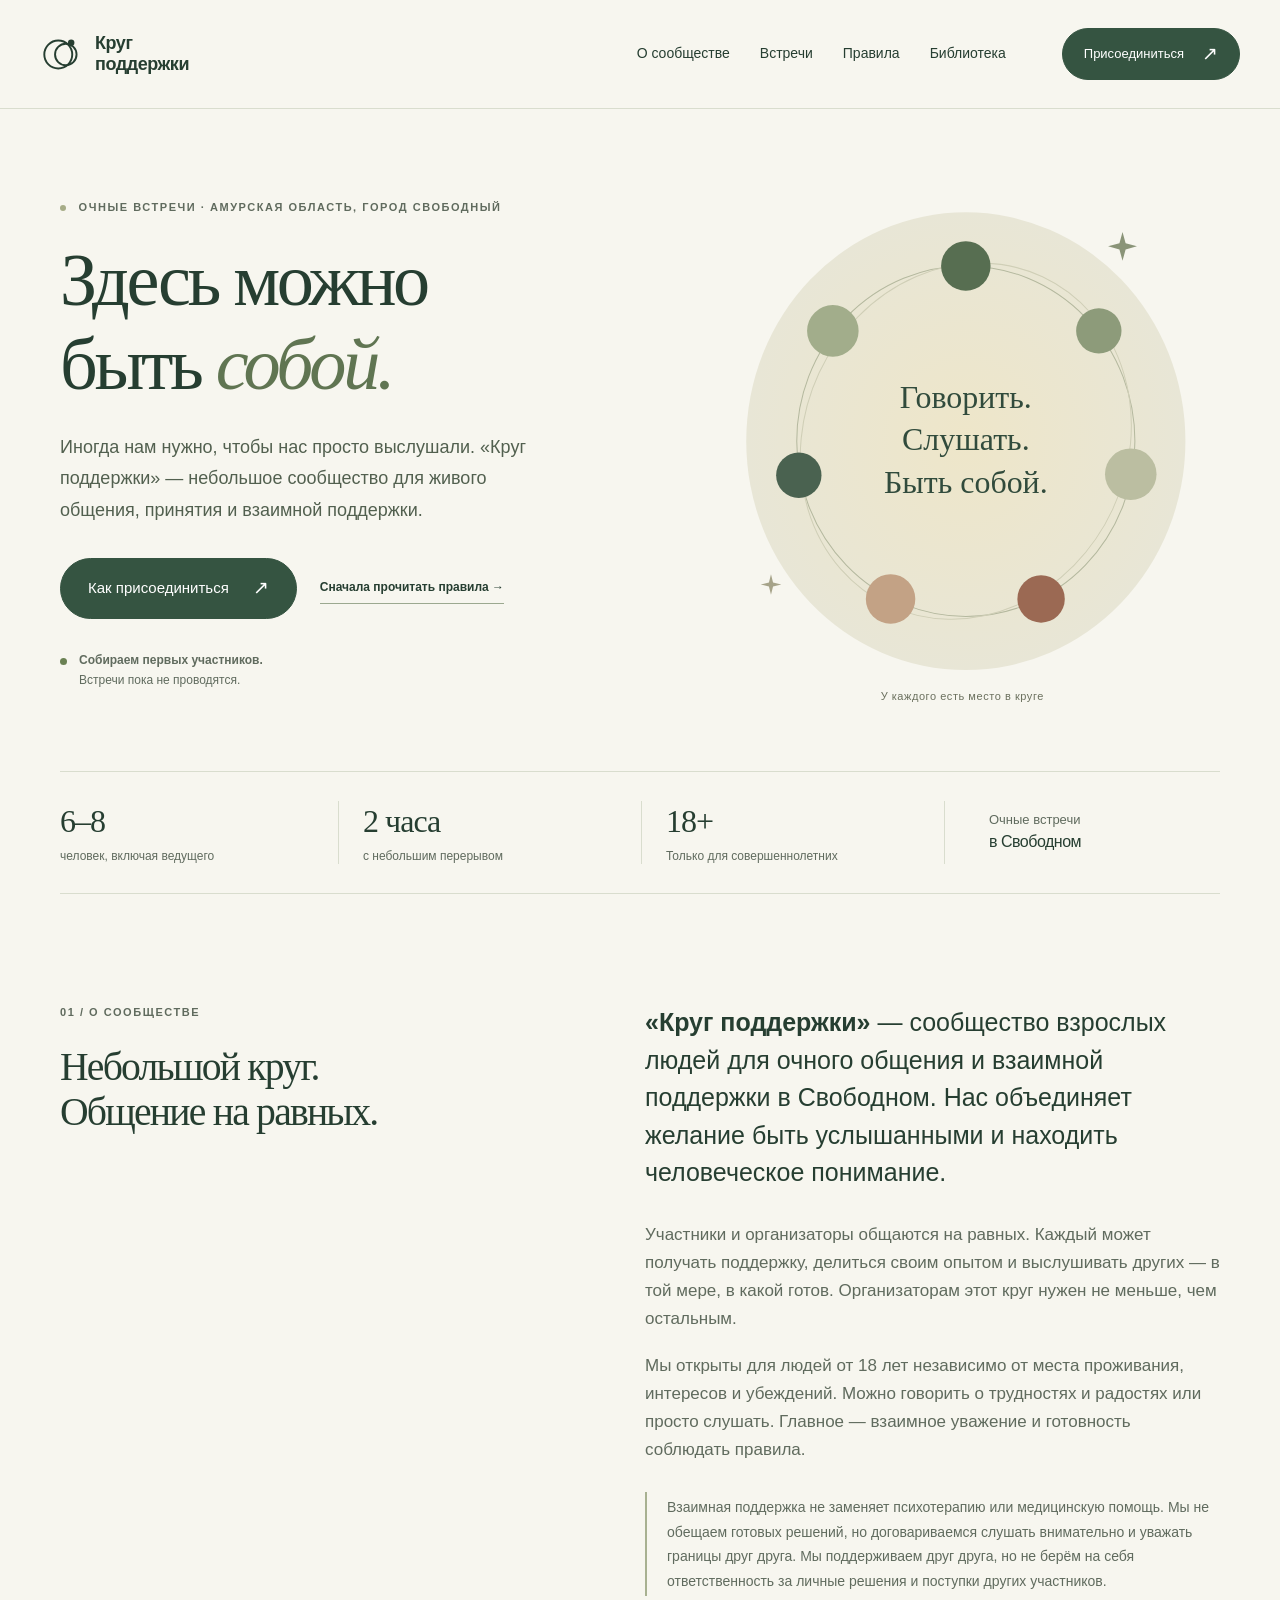
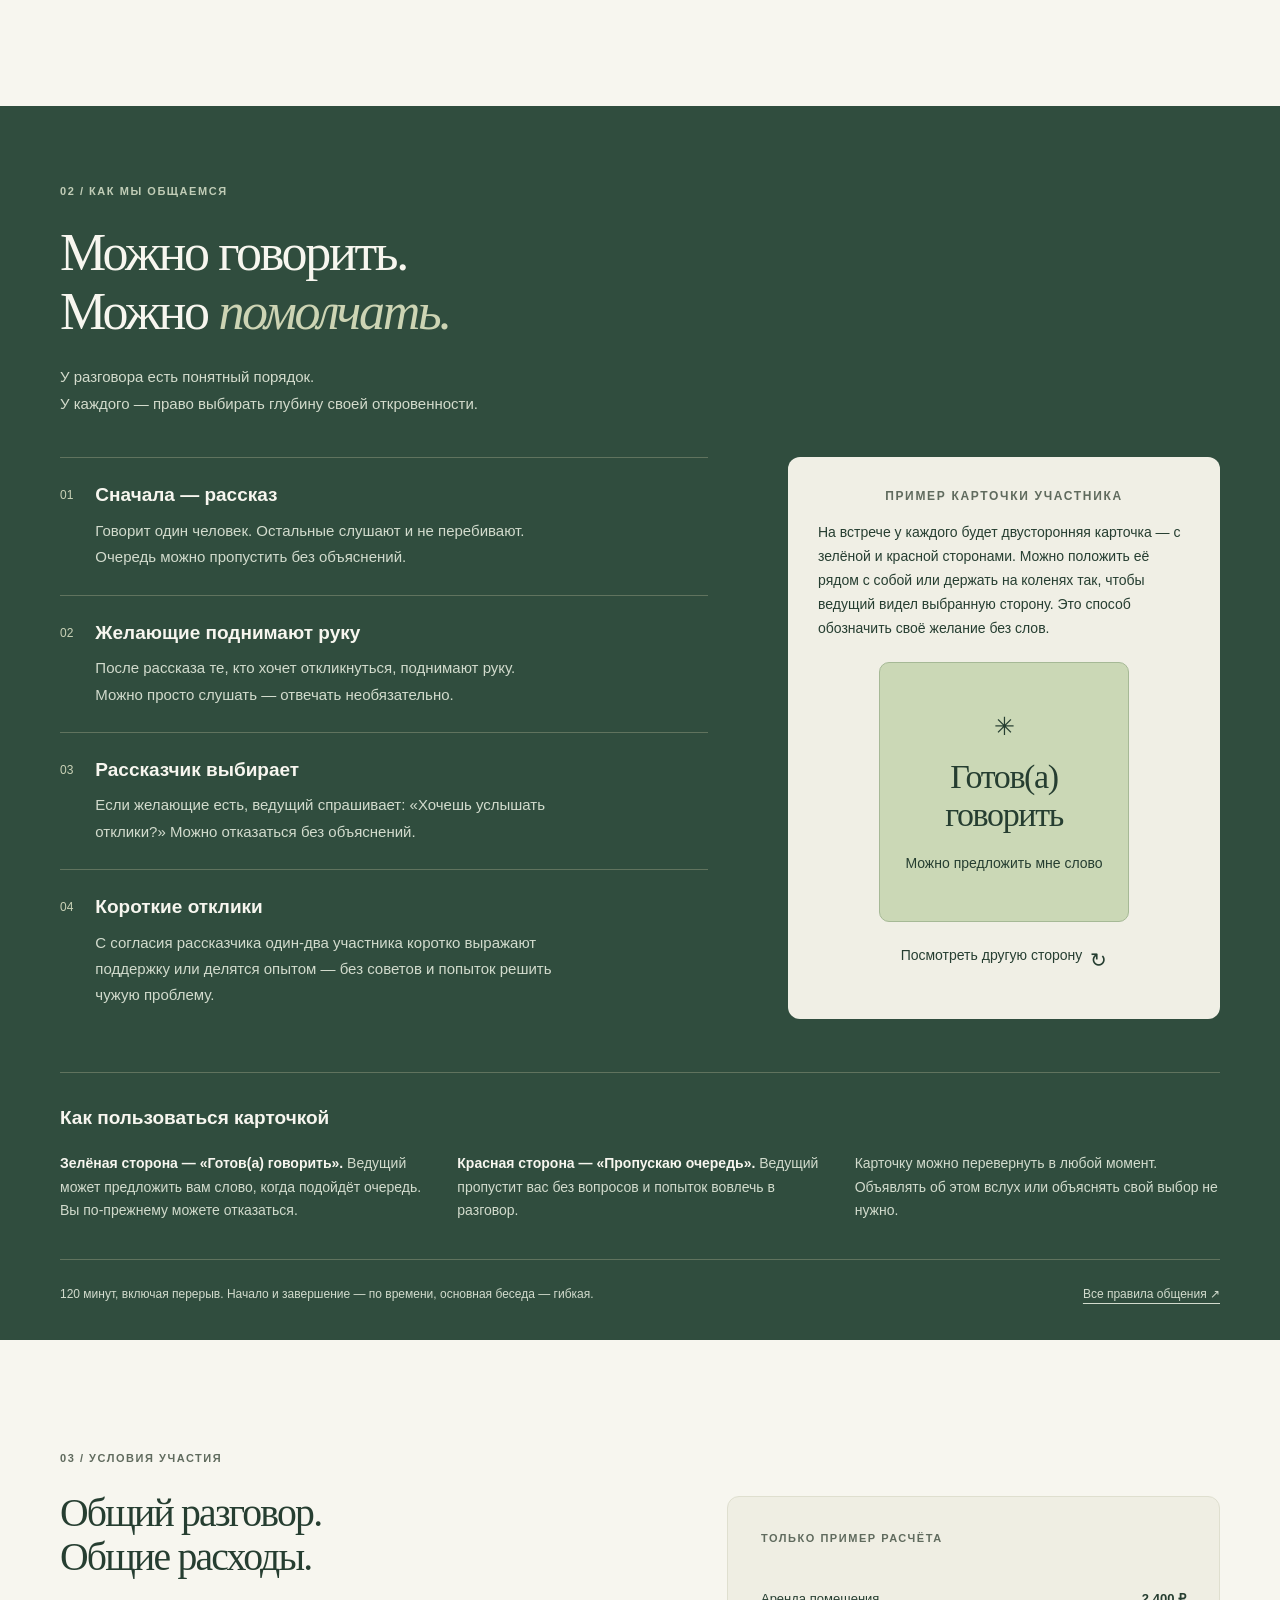
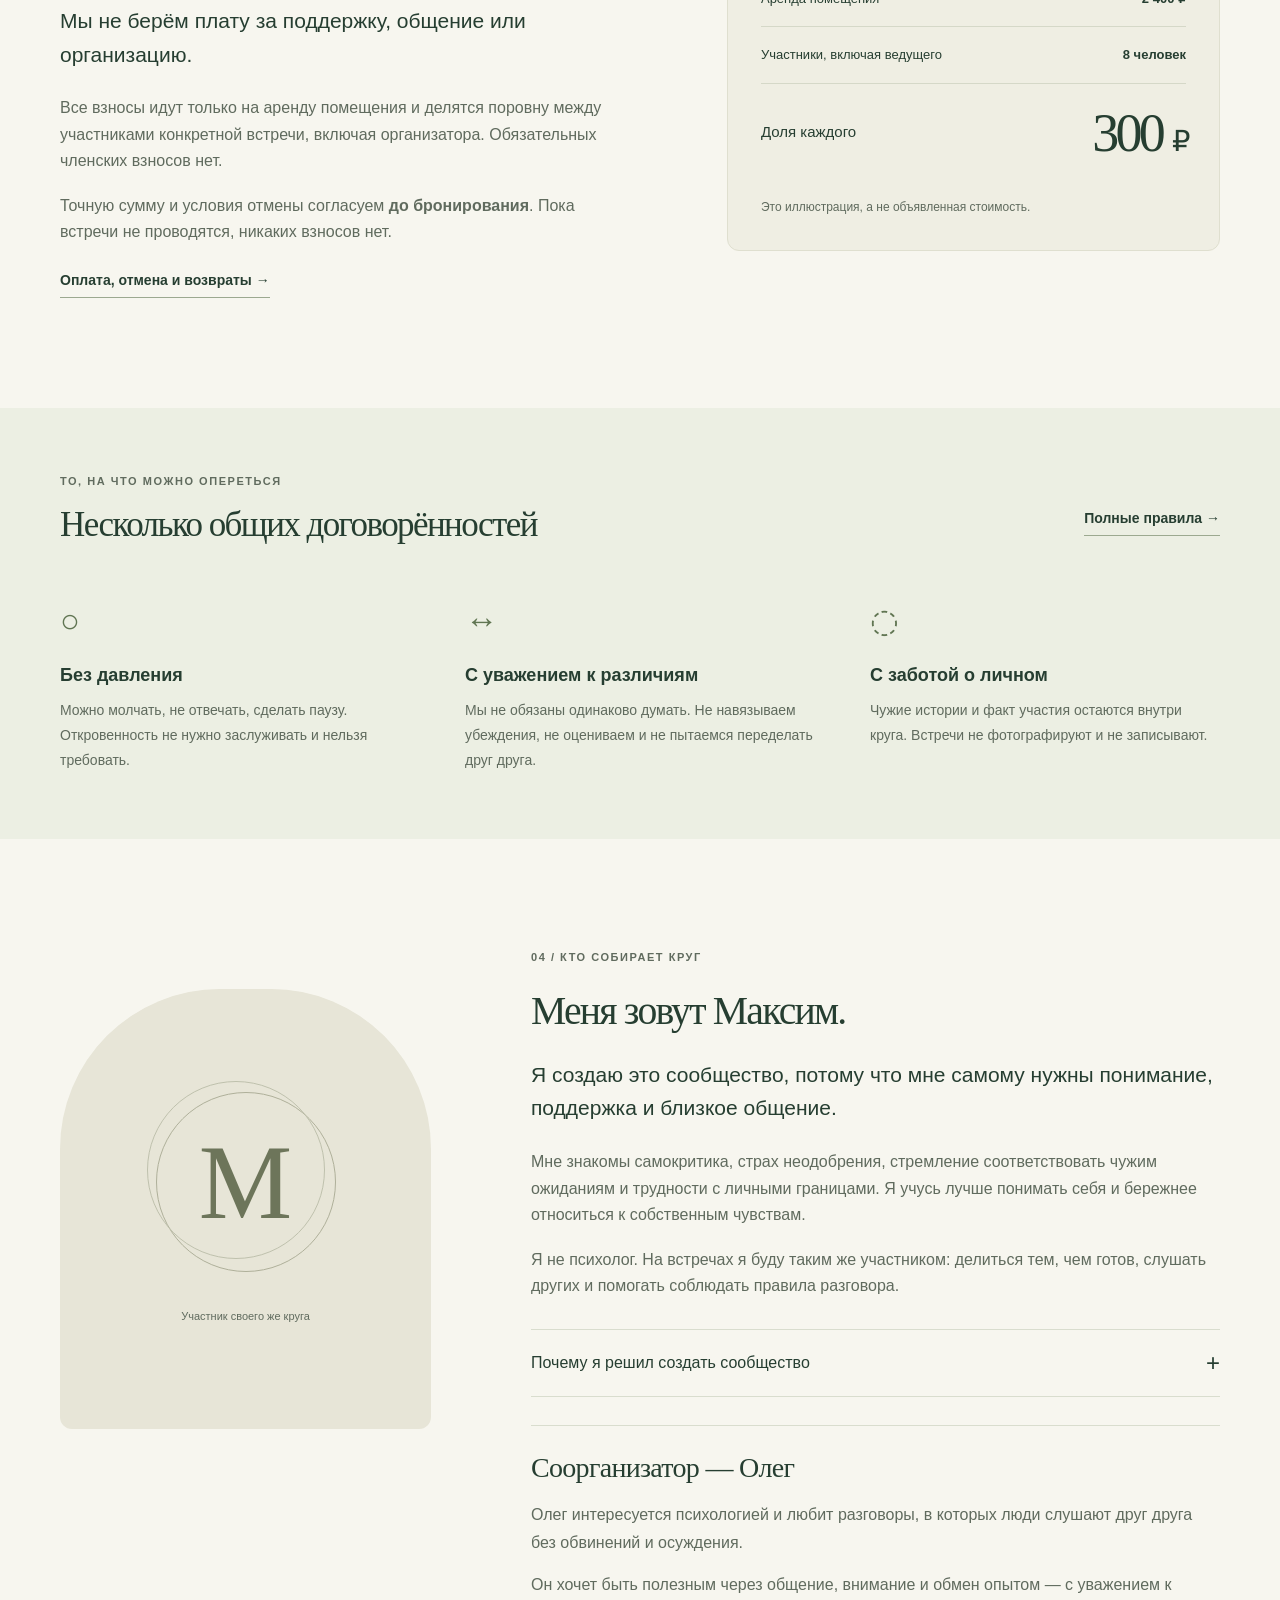
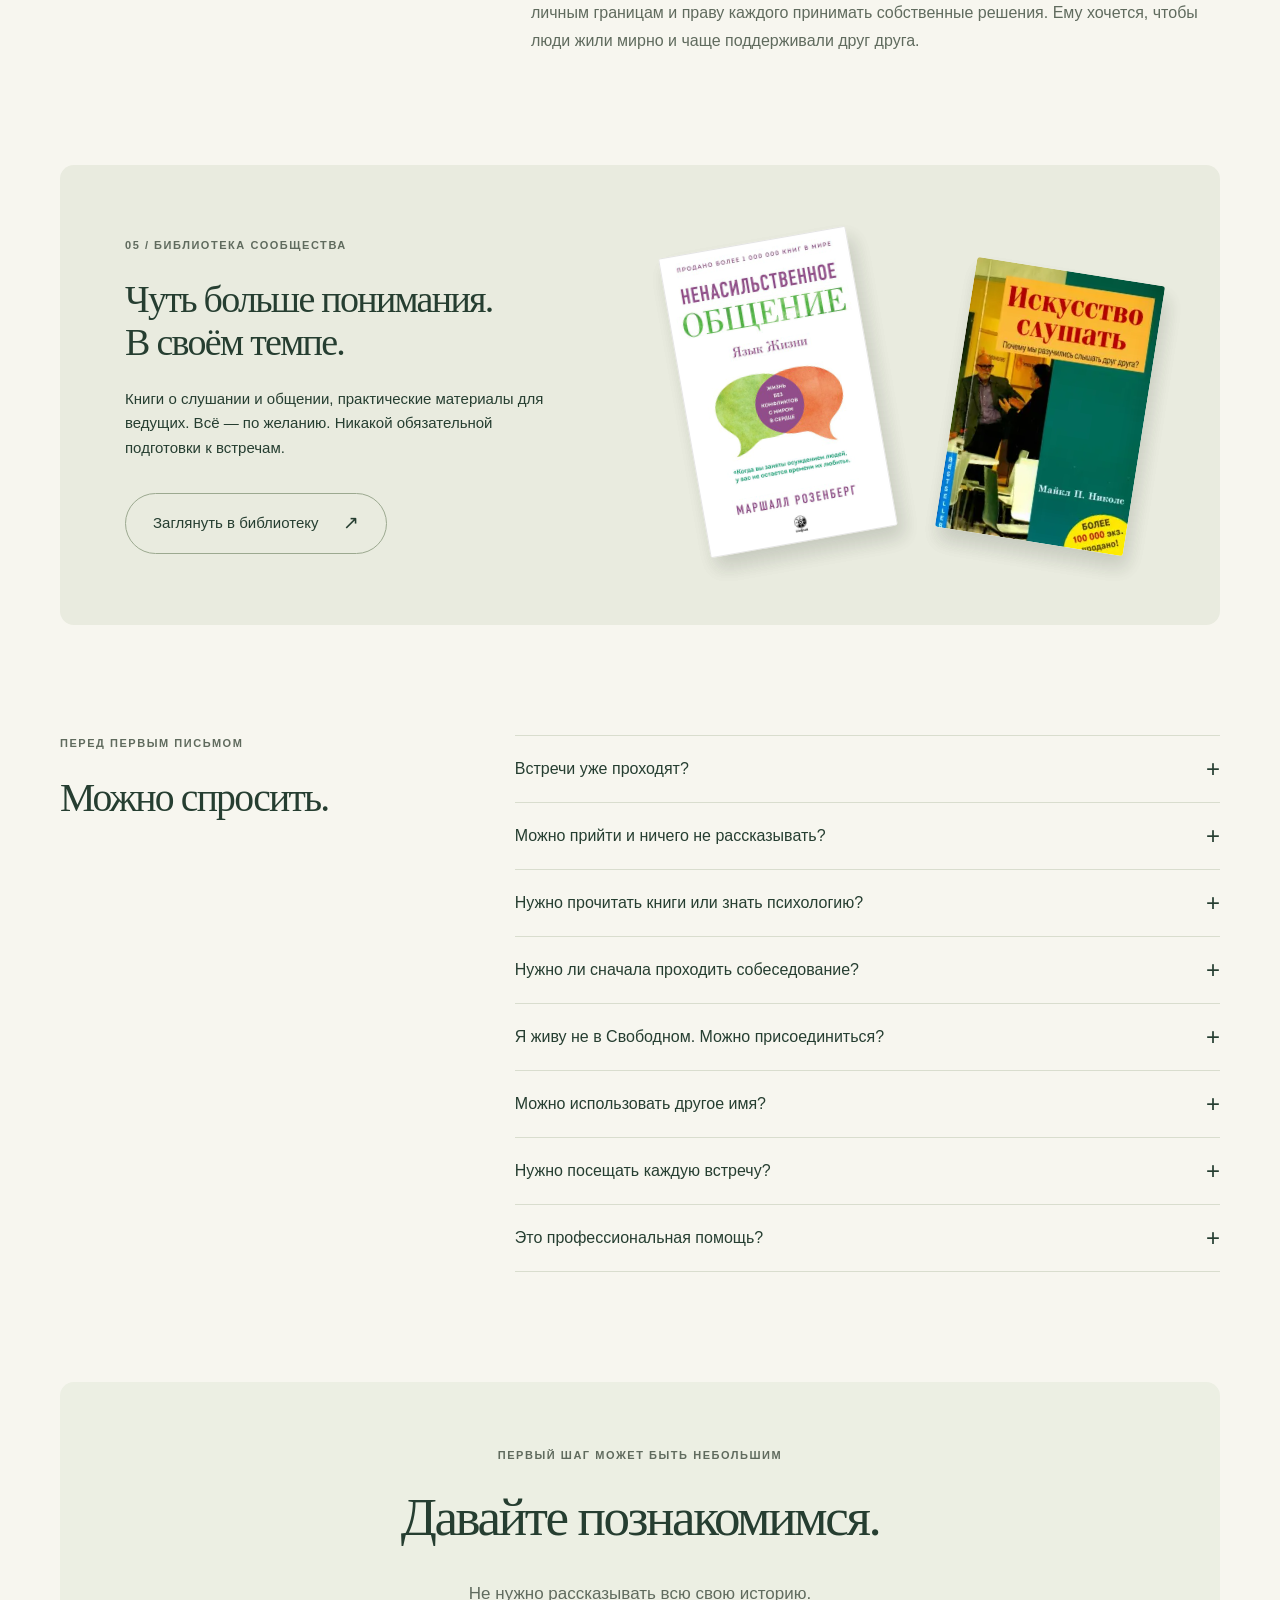
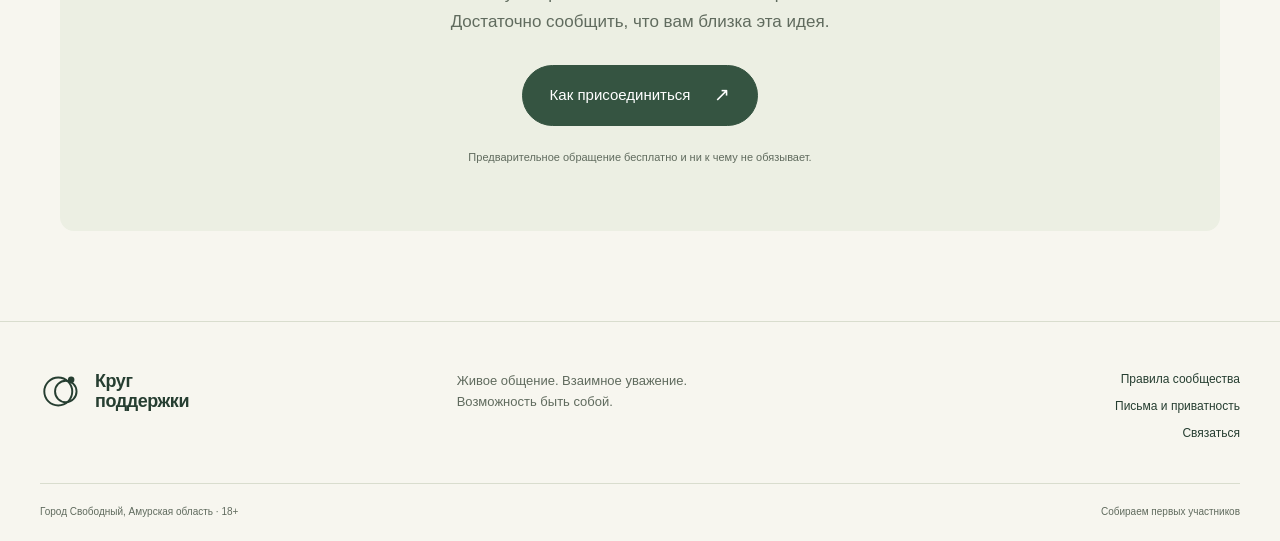
==== commit e8c9a94a: "Clarify meeting location in homepage and footer" ====
--- a/index.html
+++ b/index.html
@@ -1,12 +1,12 @@
 <!doctype html>
 <html lang="ru"><head><meta charset="utf-8"><meta name="viewport" content="width=device-width, initial-scale=1"><meta name="color-scheme" content="light"><title>Группа взаимной поддержки и общения в Свободном — Круг поддержки</title><meta name="description" content="Сообщество взрослых в Свободном. Живое общение, взаимная поддержка и уважение границ. Сейчас собираем первых участников."><meta name="theme-color" content="#f7f6ef"><link rel="canonical" href="https://krug-podderzhki.ru/">
-<meta property="og:title" content="Группа взаимной поддержки и общения в Свободном — Круг поддержки"><meta property="og:description" content="Сообщество взрослых в Свободном. Живое общение, взаимная поддержка и уважение границ. Сейчас собираем первых участников."><meta property="og:type" content="website"><meta property="og:url" content="https://krug-podderzhki.ru/"><meta property="og:site_name" content="Круг поддержки"><meta property="og:locale" content="ru_RU">
+<meta name="google-site-verification" content="_6XcKS4ZM-CXJ4ooTc4YS9o-RDzFiMeDYkUs6VkT9Fc"><meta name="yandex-verification" content="349f28a46761e734"><meta property="og:title" content="Группа взаимной поддержки и общения в Свободном — Круг поддержки"><meta property="og:description" content="Сообщество взрослых в Свободном. Живое общение, взаимная поддержка и уважение границ. Сейчас собираем первых участников."><meta property="og:type" content="website"><meta property="og:url" content="https://krug-podderzhki.ru/"><meta property="og:site_name" content="Круг поддержки"><meta property="og:locale" content="ru_RU">
 <meta property="og:image" content="https://krug-podderzhki.ru/assets/social-preview.png"><meta property="og:image:width" content="1200"><meta property="og:image:height" content="630"><meta property="og:image:type" content="image/png"><meta property="og:image:alt" content="Круг поддержки — Говорить. Слушать. Быть собой">
 <meta name="twitter:card" content="summary_large_image"><meta name="twitter:title" content="Группа взаимной поддержки и общения в Свободном — Круг поддержки"><meta name="twitter:description" content="Сообщество взрослых в Свободном. Живое общение, взаимная поддержка и уважение границ. Сейчас собираем первых участников."><meta name="twitter:image" content="https://krug-podderzhki.ru/assets/social-preview.png"><meta name="twitter:image:alt" content="Круг поддержки — Говорить. Слушать. Быть собой">
 <link rel="icon" type="image/svg+xml" href="/assets/favicon.svg"><link rel="stylesheet" href="/assets/styles.css?v=a7d9bcad86df"><script src="/assets/app.js?v=84befc2ecfa2" defer></script></head>
 <body><a class="skip-link" href="#main">Перейти к содержанию</a>
 <header class="site-header"><div class="header-inner"><a class="brand" href="/" aria-label="Круг поддержки — главная"><svg viewBox="0 0 40 40" fill="none" aria-hidden="true"><circle cx="17" cy="20" r="13" stroke="currentColor" stroke-width="1.8"/><circle cx="24" cy="20" r="10" stroke="currentColor" stroke-width="1.8"/><circle cx="29" cy="9" r="3" fill="currentColor"/></svg><span>Круг<br>поддержки</span></a><nav class="main-nav" aria-label="Основная навигация"><a href="/#about" >О сообществе</a><a href="/#format" >Встречи</a><a href="/rules/" >Правила</a><a href="/library/" >Библиотека</a></nav><a class="button button-small header-join" href="/join/" >Присоединиться <span aria-hidden="true">↗</span></a></div></header>
-<main id="main" tabindex="-1"><section class="hero wrap"><div class="hero-copy"><p class="eyebrow"><span class="tiny-dot"></span> Свободный, Амурская область</p><h1>Здесь можно<br>быть <em>собой.</em></h1><p class="hero-lead">Иногда нам нужно, чтобы нас просто выслушали. «Круг поддержки» — небольшое сообщество для живого общения, принятия и взаимной поддержки.</p><div class="hero-actions"><a class="button" href="/join/">Как присоединиться <span aria-hidden="true">↗</span></a><a class="text-link" href="/rules/">Сначала прочитать правила <span aria-hidden="true">→</span></a></div><div class="launch-note"><span class="status-dot" aria-hidden="true"></span><p><strong>Собираем первых участников.</strong><br>Встречи пока не проводятся.</p></div></div>
+<main id="main" tabindex="-1"><section class="hero wrap"><div class="hero-copy"><p class="eyebrow"><span class="tiny-dot"></span> Очные встречи · Амурская область, город Свободный</p><h1>Здесь можно<br>быть <em>собой.</em></h1><p class="hero-lead">Иногда нам нужно, чтобы нас просто выслушали. «Круг поддержки» — небольшое сообщество для живого общения, принятия и взаимной поддержки.</p><div class="hero-actions"><a class="button" href="/join/">Как присоединиться <span aria-hidden="true">↗</span></a><a class="text-link" href="/rules/">Сначала прочитать правила <span aria-hidden="true">→</span></a></div><div class="launch-note"><span class="status-dot" aria-hidden="true"></span><p><strong>Собираем первых участников.</strong><br>Встречи пока не проводятся.</p></div></div>
 <div class="hero-art" aria-hidden="true"><svg viewBox="0 0 500 510" role="presentation"><defs><radialGradient id="sun"><stop stop-color="#eee6c9"/><stop offset="1" stop-color="#e8e6d6"/></radialGradient></defs><ellipse cx="253" cy="265" rx="213" ry="222" fill="url(#sun)"/><ellipse cx="253" cy="265" rx="164" ry="170" fill="none" stroke="#b5b99f" stroke-width="1"/><ellipse cx="253" cy="265" rx="157" ry="176" transform="rotate(25 253 265)" fill="none" stroke="#d0cfb7"/><circle cx="253" cy="95" r="24" fill="#576e51"/><circle cx="382" cy="158" r="22" fill="#8d9b7a"/><circle cx="413" cy="297" r="25" fill="#bbbea1"/><circle cx="326" cy="418" r="23" fill="#9b6953"/><circle cx="180" cy="418" r="24" fill="#c3a285"/><circle cx="91" cy="298" r="22" fill="#4a6250"/><circle cx="124" cy="158" r="25" fill="#a2ad8b"/><text x="253" y="233" text-anchor="middle" fill="#314b3c" font-family="Georgia,serif" font-size="31">Говорить.</text><text x="253" y="274" text-anchor="middle" fill="#314b3c" font-family="Georgia,serif" font-size="31">Слушать.</text><text x="253" y="315" text-anchor="middle" fill="#314b3c" font-family="Georgia,serif" font-size="31">Быть собой.</text><path d="M405 62l3 11 11 3-11 3-3 11-3-11-11-3 11-3z" fill="#8a9478"/><path d="M64 394l2 8 8 2-8 2-2 8-2-8-8-2 8-2z" fill="#a6a389"/></svg><span class="art-caption">У каждого есть место в круге</span></div></section>
 <div class="format-strip wrap"><div><strong>6–8</strong><span>человек, включая ведущего</span></div><div><strong>2 часа</strong><span>с небольшим перерывом</span></div><div><strong>18+</strong><span>Только для совершеннолетних</span></div><div class="strip-note">Очные встречи<br><strong>в Свободном</strong></div></div>
 
@@ -30,4 +30,4 @@
 
 <section class="section wrap faq-section" id="questions"><div><p class="eyebrow">Перед первым письмом</p><h2>Можно спросить.</h2></div><div class="faq-list"><details><summary>Встречи уже проходят?<span aria-hidden="true">+</span></summary><p>Пока нет. Сейчас мы знакомимся с заинтересованными людьми. Подтверждённые время, место и условия первой встречи сообщим отдельно.</p></details><details><summary>Можно прийти и ничего не рассказывать?<span aria-hidden="true">+</span></summary><p>Да. Можно слушать, пропустить очередь, отказаться от вопроса или уйти раньше. Объяснять личные причины не требуется.</p></details><details><summary>Нужно прочитать книги или знать психологию?<span aria-hidden="true">+</span></summary><p>Нет. Библиотека добровольная. Для участия достаточно интереса к общению и готовности соблюдать правила.</p></details><details><summary>Нужно ли сначала проходить собеседование?<span aria-hidden="true">+</span></summary><p>Обязательного собеседования нет. Достаточно ознакомиться с правилами и написать. Максим лично ответит и расскажет о дальнейших шагах.</p></details><details><summary>Я живу не в Свободном. Можно присоединиться?<span aria-hidden="true">+</span></summary><p>Да, место проживания не ограничивает участие. Нужно иметь возможность приехать на очную встречу в Свободный. Онлайн-встречи пока не планируются.</p></details><details><summary>Можно использовать другое имя?<span aria-hidden="true">+</span></summary><p>Да, имя или псевдоним на ваш выбор. Но абсолютной анонимности очная встреча не обеспечивает: участники видят друг друга.</p></details><details><summary>Нужно посещать каждую встречу?<span aria-hidden="true">+</span></summary><p>Нет. Можно перестать посещать встречи без объяснений. Если вы уже подтвердили конкретную встречу, предупредите об отмене: для оплаченной аренды действуют заранее согласованные правила возврата.</p></details><details><summary>Это профессиональная помощь?<span aria-hidden="true">+</span></summary><p>Это самостоятельная инициатива взаимной поддержки. Мы не оказываем психотерапию и не являемся службой профессиональной психологической или медицинской помощи. Участники самостоятельно принимают решения о своей жизни. Мы не несём ответственности за их личные решения. Обращение за профессиональной помощью совместимо с участием в группе.</p></details></div></section>
 <section class="closing wrap"><p class="eyebrow">Первый шаг может быть небольшим</p><h2>Давайте познакомимся.</h2><p>Не нужно рассказывать всю свою историю.<br>Достаточно сообщить, что вам близка эта идея.</p><a class="button" href="/join/">Как присоединиться <span aria-hidden="true">↗</span></a><span class="closing-note">Предварительное обращение бесплатно и ни к чему не обязывает.</span></section></main>
-<footer class="site-footer"><div class="footer-main"><a class="brand" href="/"><svg viewBox="0 0 40 40" fill="none" aria-hidden="true"><circle cx="17" cy="20" r="13" stroke="currentColor" stroke-width="1.8"/><circle cx="24" cy="20" r="10" stroke="currentColor" stroke-width="1.8"/><circle cx="29" cy="9" r="3" fill="currentColor"/></svg><span>Круг<br>поддержки</span></a><p>Живое общение. Взаимное уважение.<br>Возможность быть собой.</p><div class="footer-links"><a href="/rules/">Правила сообщества</a><a href="/privacy/">Письма и приватность</a><a href="/join/#question">Связаться</a></div></div><div class="footer-bottom"><span>Свободный, Амурская область · 18+</span><span>Собираем первых участников</span></div></footer></body></html>+<footer class="site-footer"><div class="footer-main"><a class="brand" href="/"><svg viewBox="0 0 40 40" fill="none" aria-hidden="true"><circle cx="17" cy="20" r="13" stroke="currentColor" stroke-width="1.8"/><circle cx="24" cy="20" r="10" stroke="currentColor" stroke-width="1.8"/><circle cx="29" cy="9" r="3" fill="currentColor"/></svg><span>Круг<br>поддержки</span></a><p>Живое общение. Взаимное уважение.<br>Возможность быть собой.</p><div class="footer-links"><a href="/rules/">Правила сообщества</a><a href="/privacy/">Письма и приватность</a><a href="/join/#question">Связаться</a></div></div><div class="footer-bottom"><span>Город Свободный, Амурская область · 18+</span><span>Собираем первых участников</span></div></footer></body></html>
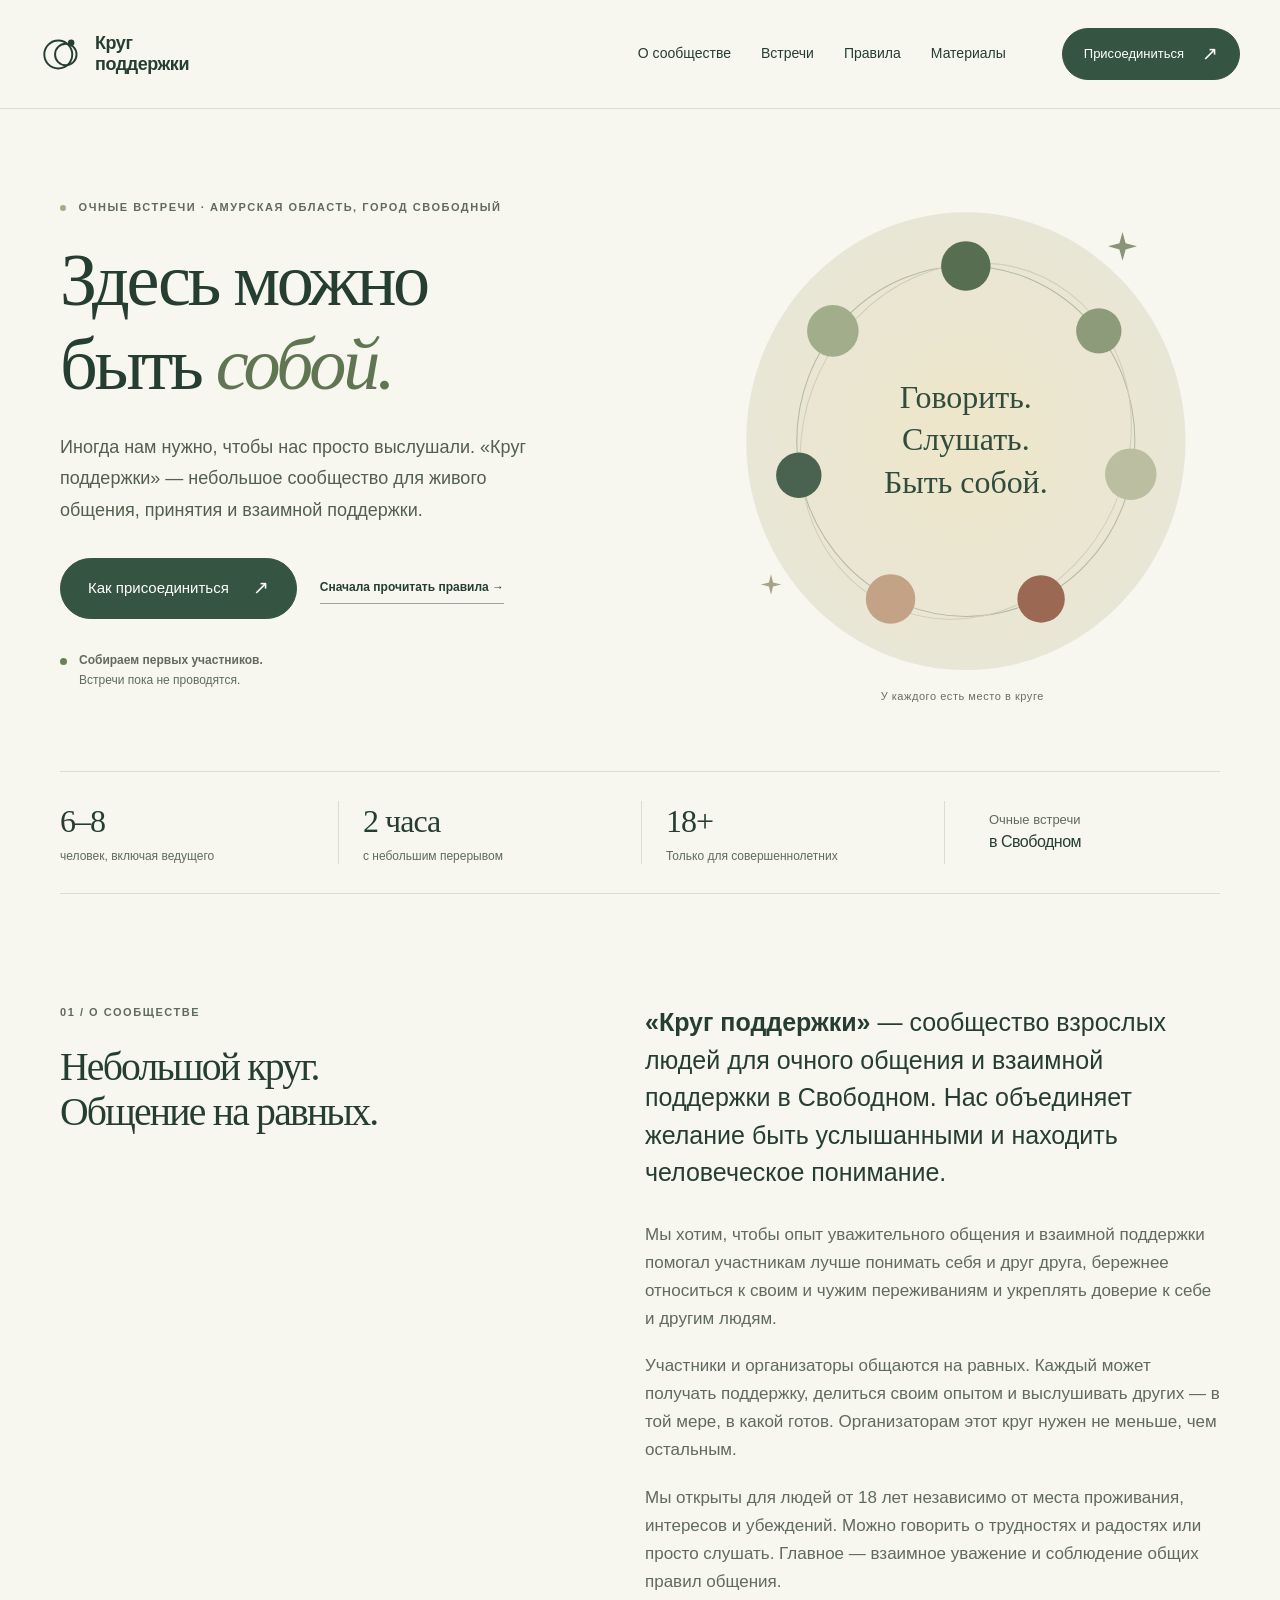
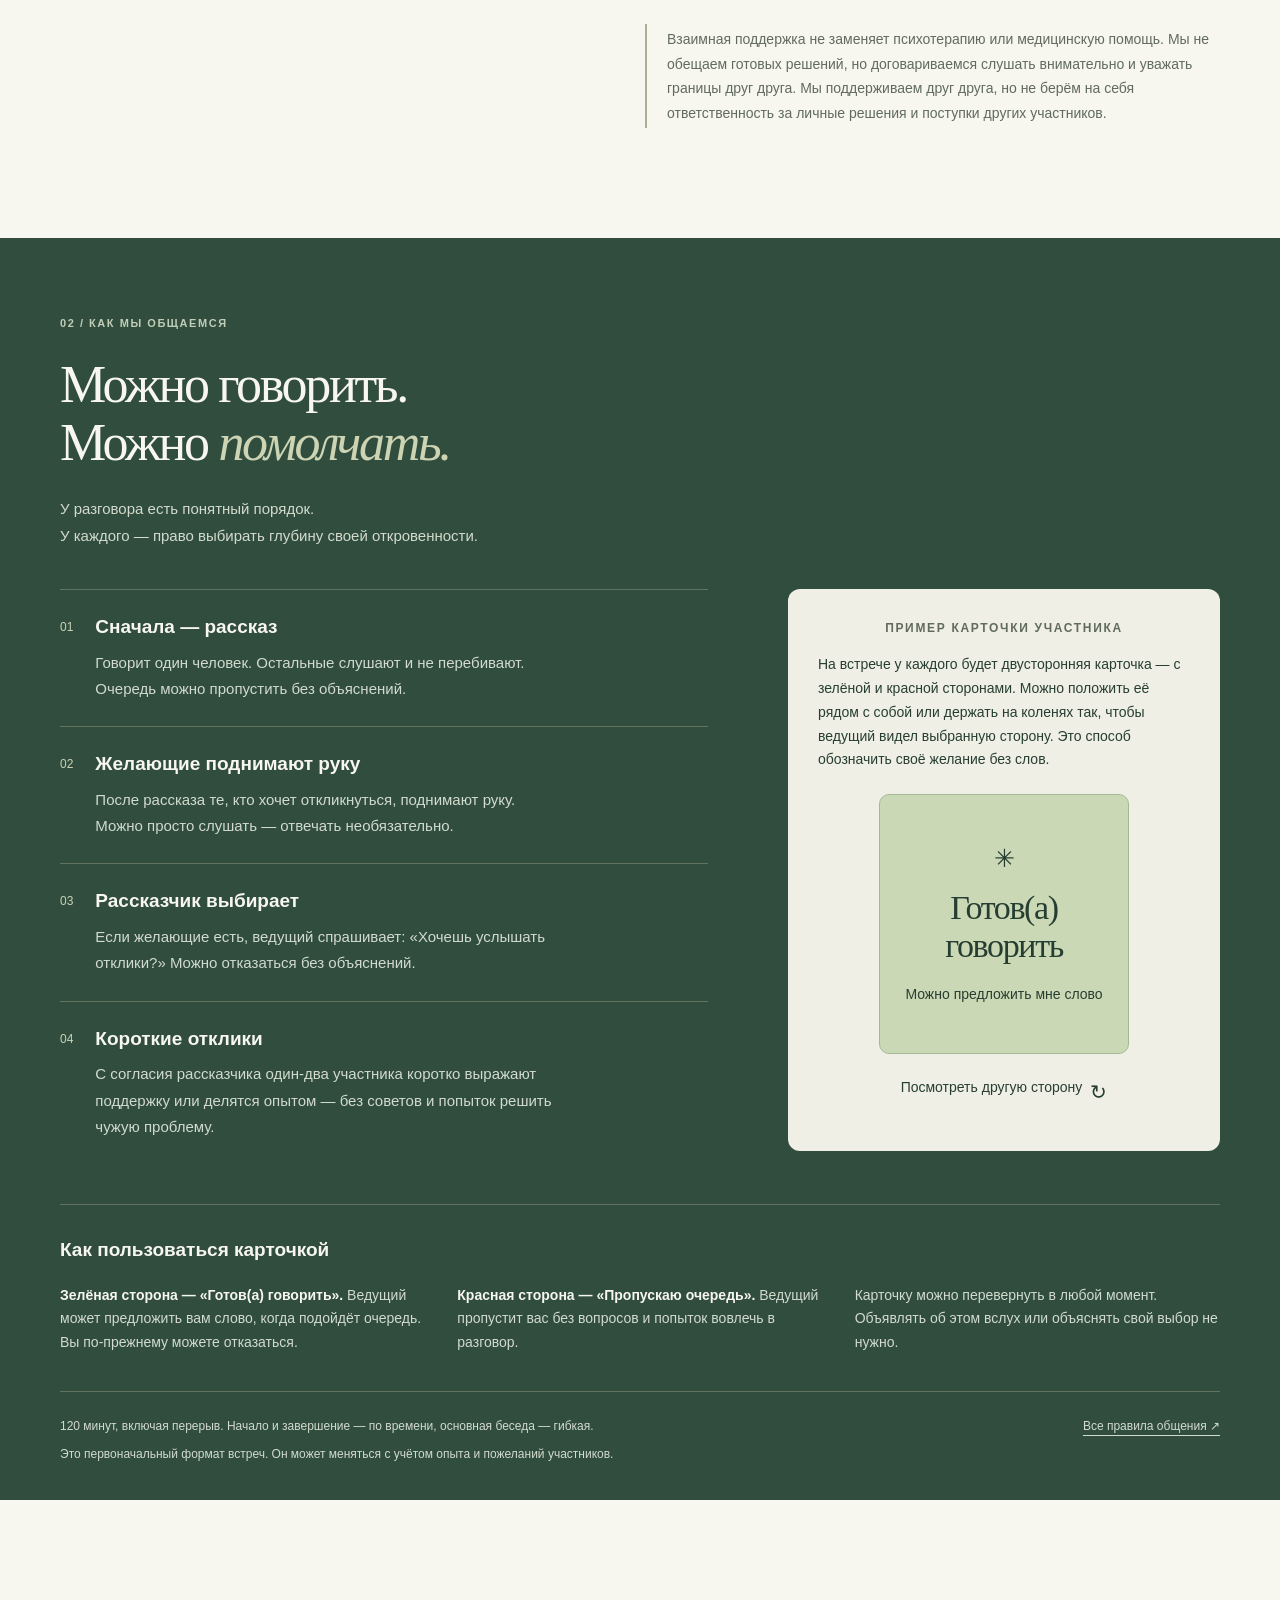
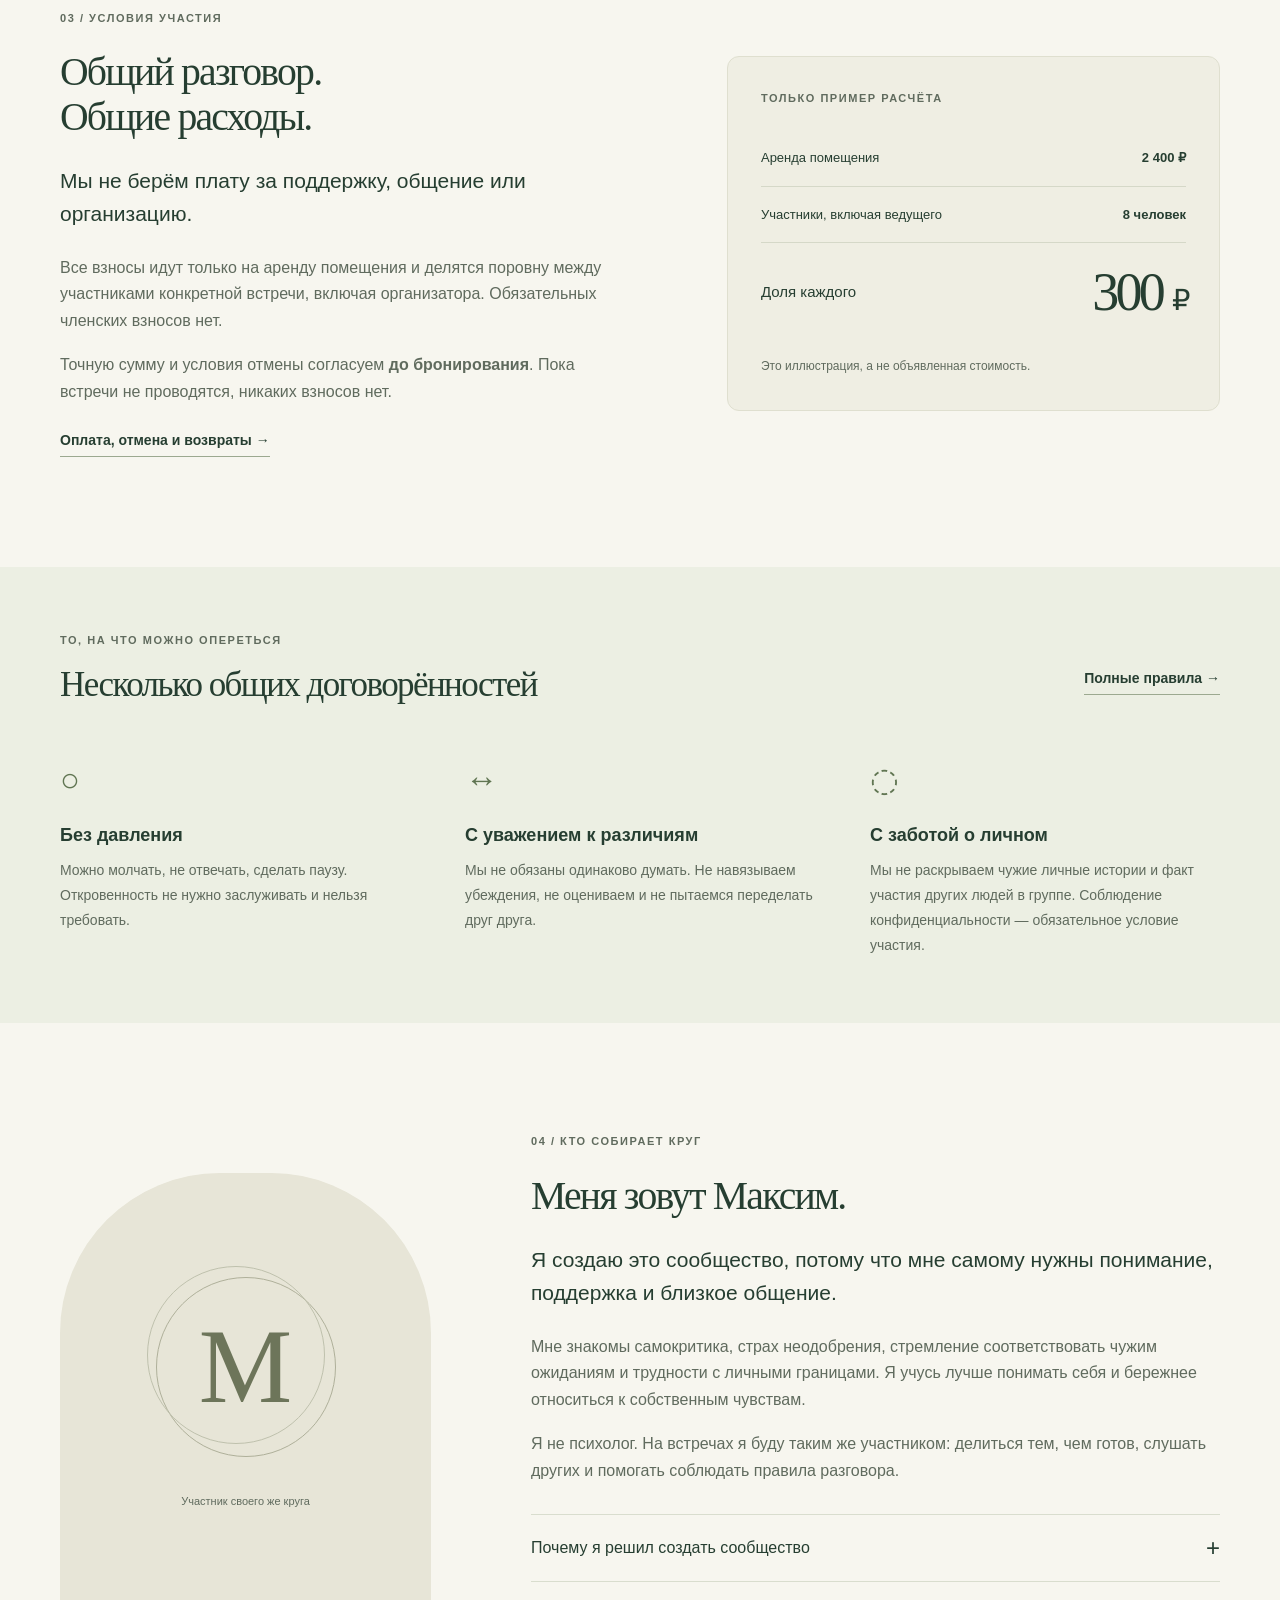
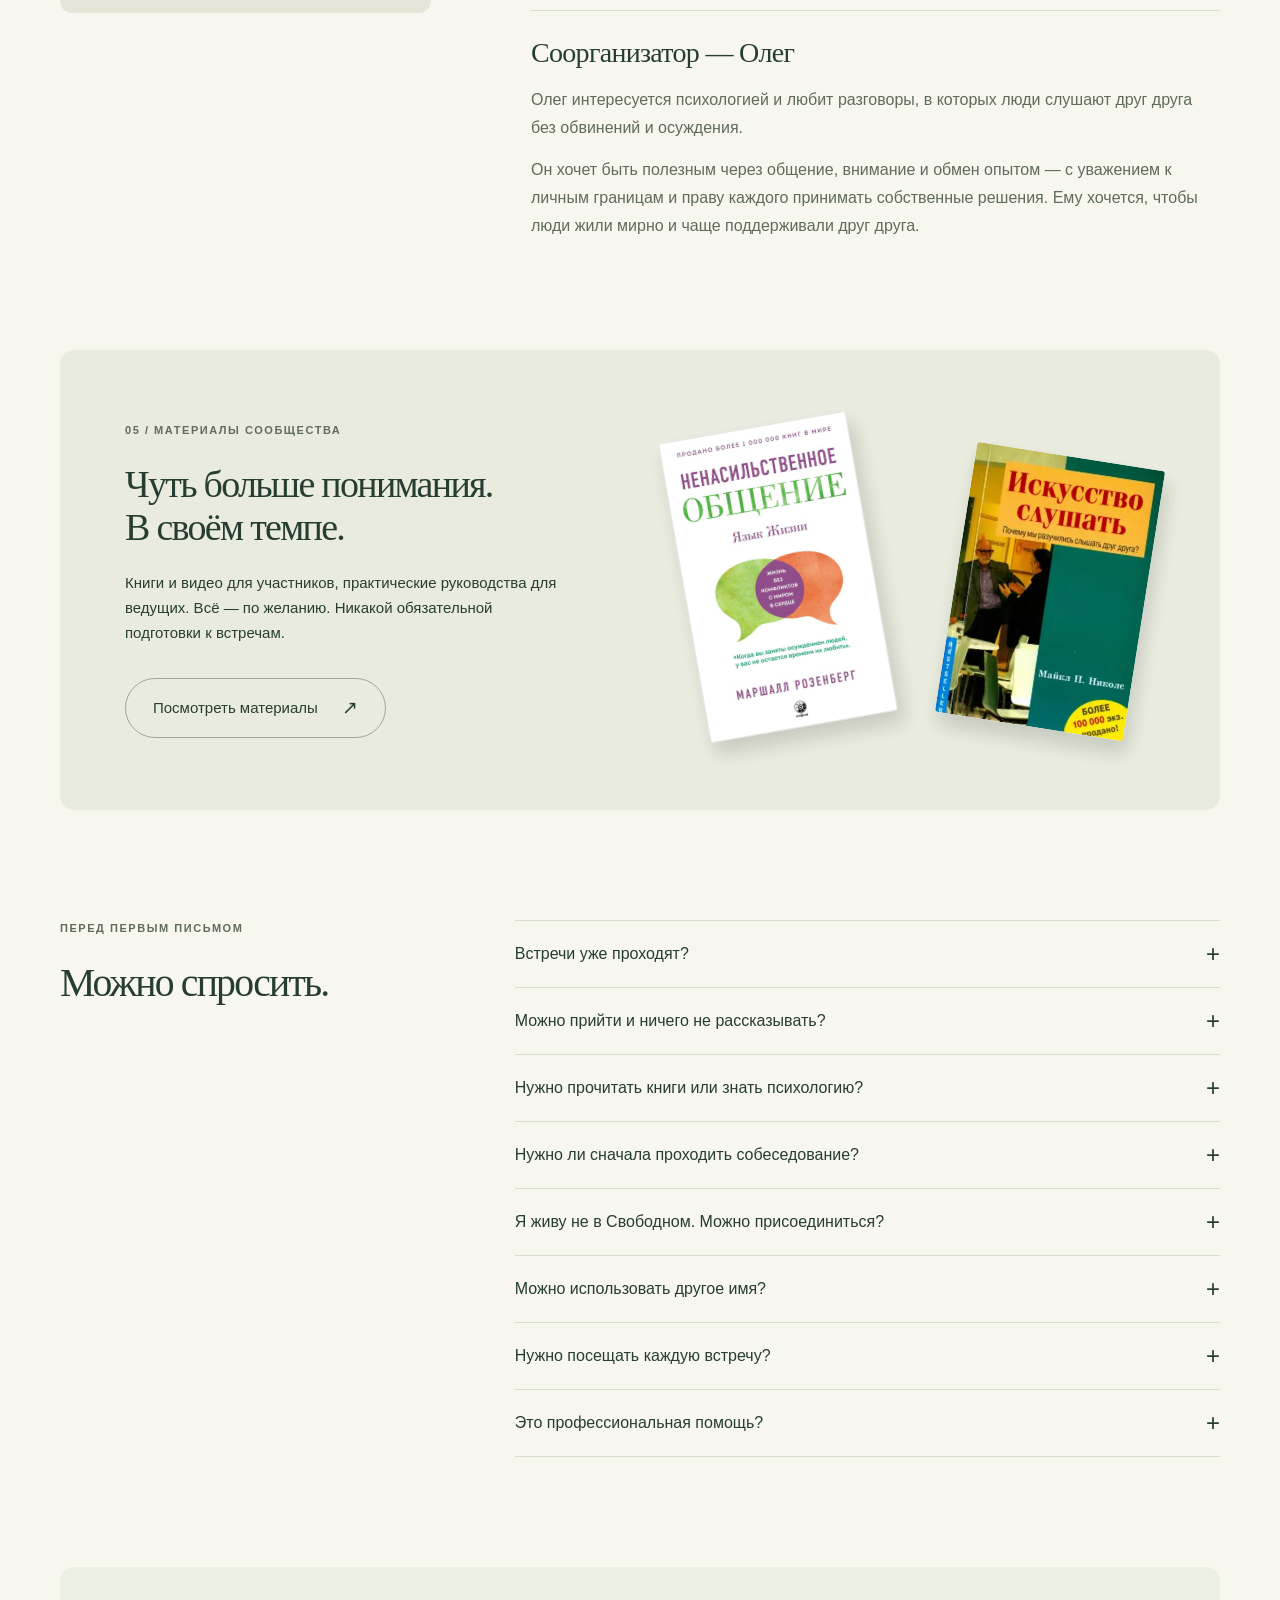
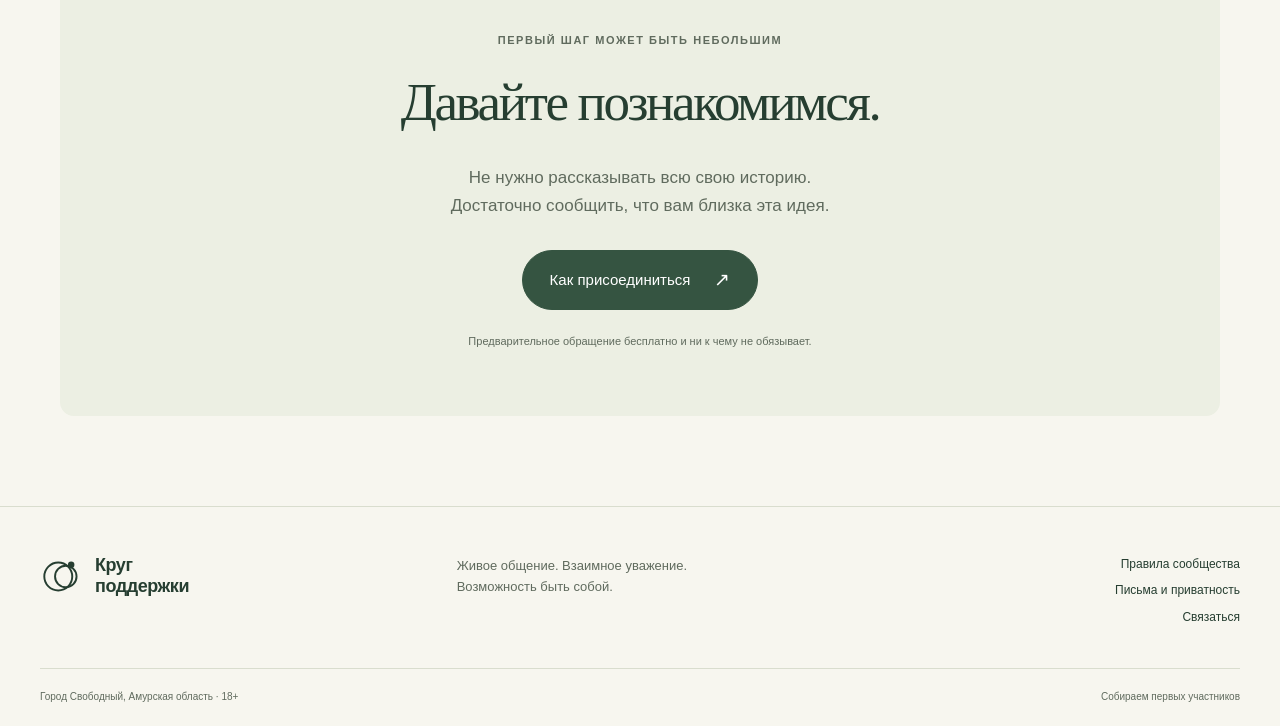
==== commit 0d368c0f: "Publish community materials and agreed copy updates" ====
--- a/index.html
+++ b/index.html
@@ -3,31 +3,31 @@
 <meta name="google-site-verification" content="_6XcKS4ZM-CXJ4ooTc4YS9o-RDzFiMeDYkUs6VkT9Fc"><meta name="yandex-verification" content="349f28a46761e734"><meta property="og:title" content="Группа взаимной поддержки и общения в Свободном — Круг поддержки"><meta property="og:description" content="Сообщество взрослых в Свободном. Живое общение, взаимная поддержка и уважение границ. Сейчас собираем первых участников."><meta property="og:type" content="website"><meta property="og:url" content="https://krug-podderzhki.ru/"><meta property="og:site_name" content="Круг поддержки"><meta property="og:locale" content="ru_RU">
 <meta property="og:image" content="https://krug-podderzhki.ru/assets/social-preview.png"><meta property="og:image:width" content="1200"><meta property="og:image:height" content="630"><meta property="og:image:type" content="image/png"><meta property="og:image:alt" content="Круг поддержки — Говорить. Слушать. Быть собой">
 <meta name="twitter:card" content="summary_large_image"><meta name="twitter:title" content="Группа взаимной поддержки и общения в Свободном — Круг поддержки"><meta name="twitter:description" content="Сообщество взрослых в Свободном. Живое общение, взаимная поддержка и уважение границ. Сейчас собираем первых участников."><meta name="twitter:image" content="https://krug-podderzhki.ru/assets/social-preview.png"><meta name="twitter:image:alt" content="Круг поддержки — Говорить. Слушать. Быть собой">
-<link rel="icon" type="image/svg+xml" href="/assets/favicon.svg"><link rel="stylesheet" href="/assets/styles.css?v=a7d9bcad86df"><script src="/assets/app.js?v=84befc2ecfa2" defer></script></head>
+<link rel="icon" type="image/png" sizes="96x96" href="/assets/favicon.png"><link rel="icon" type="image/svg+xml" sizes="any" href="/assets/favicon.svg"><link rel="stylesheet" href="/assets/styles.css?v=f4e8d9d05a5f"><script src="/assets/app.js?v=84befc2ecfa2" defer></script></head>
 <body><a class="skip-link" href="#main">Перейти к содержанию</a>
-<header class="site-header"><div class="header-inner"><a class="brand" href="/" aria-label="Круг поддержки — главная"><svg viewBox="0 0 40 40" fill="none" aria-hidden="true"><circle cx="17" cy="20" r="13" stroke="currentColor" stroke-width="1.8"/><circle cx="24" cy="20" r="10" stroke="currentColor" stroke-width="1.8"/><circle cx="29" cy="9" r="3" fill="currentColor"/></svg><span>Круг<br>поддержки</span></a><nav class="main-nav" aria-label="Основная навигация"><a href="/#about" >О сообществе</a><a href="/#format" >Встречи</a><a href="/rules/" >Правила</a><a href="/library/" >Библиотека</a></nav><a class="button button-small header-join" href="/join/" >Присоединиться <span aria-hidden="true">↗</span></a></div></header>
+<header class="site-header"><div class="header-inner"><a class="brand" href="/" aria-label="Круг поддержки — главная"><svg viewBox="0 0 40 40" fill="none" aria-hidden="true"><circle cx="17" cy="20" r="13" stroke="currentColor" stroke-width="1.8"/><circle cx="24" cy="20" r="10" stroke="currentColor" stroke-width="1.8"/><circle cx="29" cy="9" r="3" fill="currentColor"/></svg><span>Круг<br>поддержки</span></a><nav class="main-nav" aria-label="Основная навигация"><a href="/#about" >О сообществе</a><a href="/#format" >Встречи</a><a href="/rules/" >Правила</a><a href="/library/" >Материалы</a></nav><a class="button button-small header-join" href="/join/" >Присоединиться <span aria-hidden="true">↗</span></a></div></header>
 <main id="main" tabindex="-1"><section class="hero wrap"><div class="hero-copy"><p class="eyebrow"><span class="tiny-dot"></span> Очные встречи · Амурская область, город Свободный</p><h1>Здесь можно<br>быть <em>собой.</em></h1><p class="hero-lead">Иногда нам нужно, чтобы нас просто выслушали. «Круг поддержки» — небольшое сообщество для живого общения, принятия и взаимной поддержки.</p><div class="hero-actions"><a class="button" href="/join/">Как присоединиться <span aria-hidden="true">↗</span></a><a class="text-link" href="/rules/">Сначала прочитать правила <span aria-hidden="true">→</span></a></div><div class="launch-note"><span class="status-dot" aria-hidden="true"></span><p><strong>Собираем первых участников.</strong><br>Встречи пока не проводятся.</p></div></div>
 <div class="hero-art" aria-hidden="true"><svg viewBox="0 0 500 510" role="presentation"><defs><radialGradient id="sun"><stop stop-color="#eee6c9"/><stop offset="1" stop-color="#e8e6d6"/></radialGradient></defs><ellipse cx="253" cy="265" rx="213" ry="222" fill="url(#sun)"/><ellipse cx="253" cy="265" rx="164" ry="170" fill="none" stroke="#b5b99f" stroke-width="1"/><ellipse cx="253" cy="265" rx="157" ry="176" transform="rotate(25 253 265)" fill="none" stroke="#d0cfb7"/><circle cx="253" cy="95" r="24" fill="#576e51"/><circle cx="382" cy="158" r="22" fill="#8d9b7a"/><circle cx="413" cy="297" r="25" fill="#bbbea1"/><circle cx="326" cy="418" r="23" fill="#9b6953"/><circle cx="180" cy="418" r="24" fill="#c3a285"/><circle cx="91" cy="298" r="22" fill="#4a6250"/><circle cx="124" cy="158" r="25" fill="#a2ad8b"/><text x="253" y="233" text-anchor="middle" fill="#314b3c" font-family="Georgia,serif" font-size="31">Говорить.</text><text x="253" y="274" text-anchor="middle" fill="#314b3c" font-family="Georgia,serif" font-size="31">Слушать.</text><text x="253" y="315" text-anchor="middle" fill="#314b3c" font-family="Georgia,serif" font-size="31">Быть собой.</text><path d="M405 62l3 11 11 3-11 3-3 11-3-11-11-3 11-3z" fill="#8a9478"/><path d="M64 394l2 8 8 2-8 2-2 8-2-8-8-2 8-2z" fill="#a6a389"/></svg><span class="art-caption">У каждого есть место в круге</span></div></section>
 <div class="format-strip wrap"><div><strong>6–8</strong><span>человек, включая ведущего</span></div><div><strong>2 часа</strong><span>с небольшим перерывом</span></div><div><strong>18+</strong><span>Только для совершеннолетних</span></div><div class="strip-note">Очные встречи<br><strong>в Свободном</strong></div></div>
 
-<section class="section wrap about-grid" id="about"><div><p class="eyebrow">01 / О сообществе</p><h2>Небольшой круг.<br>Общение на равных.</h2></div><div class="about-text"><p class="large-copy"><strong>«Круг поддержки»</strong> — сообщество взрослых людей для очного общения и взаимной поддержки в Свободном. Нас объединяет желание быть услышанными и находить человеческое понимание.</p><p>Участники и организаторы общаются на равных. Каждый может получать поддержку, делиться своим опытом и выслушивать других — в той мере, в какой готов. Организаторам этот круг нужен не меньше, чем остальным.</p><p>Мы открыты для людей от 18 лет независимо от места проживания, интересов и убеждений. Можно говорить о трудностях и радостях или просто слушать. Главное — взаимное уважение и готовность соблюдать правила.</p><div class="quiet-note">Взаимная поддержка не заменяет психотерапию или медицинскую помощь. Мы не обещаем готовых решений, но договариваемся слушать внимательно и уважать границы друг друга. Мы поддерживаем друг друга, но не берём на себя ответственность за личные решения и поступки других участников.</div></div></section>
+<section class="section wrap about-grid" id="about"><div><p class="eyebrow">01 / О сообществе</p><h2>Небольшой круг.<br>Общение на равных.</h2></div><div class="about-text"><p class="large-copy"><strong>«Круг поддержки»</strong> — сообщество взрослых людей для очного общения и взаимной поддержки в Свободном. Нас объединяет желание быть услышанными и находить человеческое понимание.</p><p>Мы хотим, чтобы опыт уважительного общения и взаимной поддержки помогал участникам лучше понимать себя и друг друга, бережнее относиться к своим и чужим переживаниям и укреплять доверие к себе и другим людям.</p><p>Участники и организаторы общаются на равных. Каждый может получать поддержку, делиться своим опытом и выслушивать других — в той мере, в какой готов. Организаторам этот круг нужен не меньше, чем остальным.</p><p>Мы открыты для людей от 18 лет независимо от места проживания, интересов и убеждений. Можно говорить о трудностях и радостях или просто слушать. Главное — взаимное уважение и соблюдение общих правил общения.</p><div class="quiet-note">Взаимная поддержка не заменяет психотерапию или медицинскую помощь. Мы не обещаем готовых решений, но договариваемся слушать внимательно и уважать границы друг друга. Мы поддерживаем друг друга, но не берём на себя ответственность за личные решения и поступки других участников.</div></div></section>
 
-<section class="meeting-section" id="format"><div class="wrap meeting-inner"><div class="meeting-heading"><div class="meeting-title"><p class="eyebrow">02 / Как мы общаемся</p><h2>Можно говорить.<br>Можно <em>помолчать.</em></h2></div><p>У разговора есть понятный порядок.<br>У каждого — право выбирать глубину своей откровенности.</p></div><div class="meeting-grid"><ol class="conversation-steps"><li><span>01</span><div><h3>Сначала — рассказ</h3><p>Говорит один человек. Остальные слушают и не перебивают. Очередь можно пропустить без объяснений.</p></div></li><li><span>02</span><div><h3>Желающие поднимают руку</h3><p>После рассказа те, кто хочет откликнуться, поднимают руку. Можно просто слушать — отвечать необязательно.</p></div></li><li><span>03</span><div><h3>Рассказчик выбирает</h3><p>Если желающие есть, ведущий спрашивает: «Хочешь услышать отклики?» Можно отказаться без объяснений.</p></div></li><li><span>04</span><div><h3>Короткие отклики</h3><p>С согласия рассказчика один-два участника коротко выражают поддержку или делятся опытом — без советов и попыток решить чужую проблему.</p></div></li></ol><div class="card-demo"><p class="eyebrow">Пример карточки участника</p><p class="card-intro">На встрече у каждого будет двусторонняя карточка — с зелёной и красной сторонами. Можно положить её рядом с собой или держать на коленях так, чтобы ведущий видел выбранную сторону. Это способ обозначить своё желание без слов.</p><div class="speaking-card" id="speaking-card"><span class="card-symbol" aria-hidden="true">✳</span><strong id="card-title">Готов(а)<br>говорить</strong><span id="card-description">Можно предложить мне слово</span></div><button class="flip-button js-only" type="button" id="flip-card" aria-pressed="false" aria-controls="speaking-card">Посмотреть другую сторону <span aria-hidden="true">↻</span></button><p class="sr-only" id="card-announcement" aria-live="polite"></p></div></div><section class="card-guide" aria-labelledby="card-guide-title"><h3 id="card-guide-title">Как пользоваться карточкой</h3><div class="card-explainer"><p><strong>Зелёная сторона — «Готов(а) говорить».</strong> Ведущий может предложить вам слово, когда подойдёт очередь. Вы по-прежнему можете отказаться.</p><p><strong>Красная сторона — «Пропускаю очередь».</strong> Ведущий пропустит вас без вопросов и попыток вовлечь в разговор.</p><p>Карточку можно перевернуть в любой момент. Объявлять об этом вслух или объяснять свой выбор не нужно.</p></div></section><div class="meeting-bottom"><span>120 минут, включая перерыв. Начало и завершение — по времени, основная беседа — гибкая.</span><a href="/rules/">Все правила общения <span aria-hidden="true">↗</span></a></div></div></section>
+<section class="meeting-section" id="format"><div class="wrap meeting-inner"><div class="meeting-heading"><div class="meeting-title"><p class="eyebrow">02 / Как мы общаемся</p><h2>Можно говорить.<br>Можно <em>помолчать.</em></h2></div><p>У разговора есть понятный порядок.<br>У каждого — право выбирать глубину своей откровенности.</p></div><div class="meeting-grid"><ol class="conversation-steps"><li><span>01</span><div><h3>Сначала — рассказ</h3><p>Говорит один человек. Остальные слушают и не перебивают. Очередь можно пропустить без объяснений.</p></div></li><li><span>02</span><div><h3>Желающие поднимают руку</h3><p>После рассказа те, кто хочет откликнуться, поднимают руку. Можно просто слушать — отвечать необязательно.</p></div></li><li><span>03</span><div><h3>Рассказчик выбирает</h3><p>Если желающие есть, ведущий спрашивает: «Хочешь услышать отклики?» Можно отказаться без объяснений.</p></div></li><li><span>04</span><div><h3>Короткие отклики</h3><p>С согласия рассказчика один-два участника коротко выражают поддержку или делятся опытом — без советов и попыток решить чужую проблему.</p></div></li></ol><div class="card-demo"><p class="eyebrow">Пример карточки участника</p><p class="card-intro">На встрече у каждого будет двусторонняя карточка — с зелёной и красной сторонами. Можно положить её рядом с собой или держать на коленях так, чтобы ведущий видел выбранную сторону. Это способ обозначить своё желание без слов.</p><div class="speaking-card" id="speaking-card"><span class="card-symbol" aria-hidden="true">✳</span><strong id="card-title">Готов(а)<br>говорить</strong><span id="card-description">Можно предложить мне слово</span></div><button class="flip-button js-only" type="button" id="flip-card" aria-pressed="false" aria-controls="speaking-card">Посмотреть другую сторону <span aria-hidden="true">↻</span></button><p class="sr-only" id="card-announcement" aria-live="polite"></p></div></div><section class="card-guide" aria-labelledby="card-guide-title"><h3 id="card-guide-title">Как пользоваться карточкой</h3><div class="card-explainer"><p><strong>Зелёная сторона — «Готов(а) говорить».</strong> Ведущий может предложить вам слово, когда подойдёт очередь. Вы по-прежнему можете отказаться.</p><p><strong>Красная сторона — «Пропускаю очередь».</strong> Ведущий пропустит вас без вопросов и попыток вовлечь в разговор.</p><p>Карточку можно перевернуть в любой момент. Объявлять об этом вслух или объяснять свой выбор не нужно.</p></div></section><div class="meeting-bottom"><div class="meeting-bottom-copy"><p>120 минут, включая перерыв. Начало и завершение — по времени, основная беседа — гибкая.</p><p>Это первоначальный формат встреч. Он может меняться с учётом опыта и пожеланий участников.</p></div><a href="/rules/">Все правила общения <span aria-hidden="true">↗</span></a></div></div></section>
 
 <section class="section wrap costs-grid" id="participation"><div><p class="eyebrow">03 / Условия участия</p><h2>Общий разговор.<br>Общие расходы.</h2><p class="lead">Мы не берём плату за поддержку, общение или организацию.</p><p>Все взносы идут только на аренду помещения и делятся поровну между участниками конкретной встречи, включая организатора. Обязательных членских взносов нет.</p><p>Точную сумму и условия отмены согласуем <strong>до бронирования</strong>. Пока встречи не проводятся, никаких взносов нет.</p><a class="text-link" href="/rules/#payment">Оплата, отмена и возвраты <span aria-hidden="true">→</span></a></div><aside class="cost-example"><span class="eyebrow">Только пример расчёта</span><div class="cost-line"><span>Аренда помещения</span><strong>2 400 ₽</strong></div><div class="cost-line"><span>Участники, включая ведущего</span><strong>8 человек</strong></div><div class="cost-total"><span>Доля каждого</span><strong>300 <small>₽</small></strong></div><p>Это иллюстрация, а не объявленная стоимость.</p></aside></section>
 
-<section class="principles-section"><div class="wrap"><div class="section-heading"><div><p class="eyebrow">То, на что можно опереться</p><h2>Несколько общих договорённостей</h2></div><a class="text-link" href="/rules/">Полные правила →</a></div><div class="principles-grid"><article><span class="principle-icon" aria-hidden="true">○</span><h3>Без давления</h3><p>Можно молчать, не отвечать, сделать паузу. Откровенность не нужно заслуживать и нельзя требовать.</p></article><article><span class="principle-icon" aria-hidden="true">↔</span><h3>С уважением к различиям</h3><p>Мы не обязаны одинаково думать. Не навязываем убеждения, не оцениваем и не пытаемся переделать друг друга.</p></article><article><span class="principle-icon" aria-hidden="true">◌</span><h3>С заботой о личном</h3><p>Чужие истории и факт участия остаются внутри круга. Встречи не фотографируют и не записывают.</p></article></div></div></section>
+<section class="principles-section"><div class="wrap"><div class="section-heading"><div><p class="eyebrow">То, на что можно опереться</p><h2>Несколько общих договорённостей</h2></div><a class="text-link" href="/rules/">Полные правила →</a></div><div class="principles-grid"><article><span class="principle-icon" aria-hidden="true">○</span><h3>Без давления</h3><p>Можно молчать, не отвечать, сделать паузу. Откровенность не нужно заслуживать и нельзя требовать.</p></article><article><span class="principle-icon" aria-hidden="true">↔</span><h3>С уважением к различиям</h3><p>Мы не обязаны одинаково думать. Не навязываем убеждения, не оцениваем и не пытаемся переделать друг друга.</p></article><article><span class="principle-icon" aria-hidden="true">◌</span><h3>С заботой о личном</h3><p>Мы не раскрываем чужие личные истории и факт участия других людей в группе. Соблюдение конфиденциальности — обязательное условие участия.</p></article></div></div></section>
 
 <section class="section wrap organizer-grid" id="organizer"><div class="organizer-art" aria-hidden="true"><div class="initial">М</div><span>Участник своего же круга</span></div><div><p class="eyebrow">04 / Кто собирает круг</p><h2>Меня зовут Максим.</h2><p class="lead">Я создаю это сообщество, потому что мне самому нужны понимание, поддержка и близкое общение.</p><p>Мне знакомы самокритика, страх неодобрения, стремление соответствовать чужим ожиданиям и трудности с личными границами. Я учусь лучше понимать себя и бережнее относиться к собственным чувствам.</p><p>Я не психолог. На встречах я буду таким же участником: делиться тем, чем готов, слушать других и помогать соблюдать правила разговора.</p><details class="bio-details"><summary>Почему я решил создать сообщество <span aria-hidden="true">+</span></summary><div><p>Долгое время я пытался заслужить принятие окружающих, порой забывая о собственных чувствах и желаниях. Сейчас самостоятельно изучаю психологию, учусь принимать свои несовершенства и строить более здоровые отношения с людьми. Этот путь ещё далеко не закончен.</p><p>Опыт откровенного общения показал мне, как важно иметь человека, с которым можно говорить о переживаниях без страха обесценивания. Иногда нужны не советы и готовые решения, а возможность быть услышанным.</p><p>Понимать себя и чувствовать принятие — не всегда одно и то же. Можно изучать психологию, замечать привычные реакции и всё же продолжать сомневаться в себе или ждать неодобрения. Мне кажется важным, чтобы рядом с новыми мыслями о себе появлялся и живой опыт: когда тебя слушают, уважают твои чувства и не требуют сначала стать «лучше», чтобы заслужить человеческое отношение.</p><p>Для меня в основе такого общения лежит простая мысль: ценность человека не нужно заслуживать успехами, удобством для окружающих или соответствием чужим ожиданиям. Можно ошибаться, испытывать трудности и быть уязвимым — и по-прежнему заслуживать уважения. Принятие других людей может помочь почувствовать это на собственном опыте.</p><p>«Круг поддержки» нужен мне не меньше, чем другим участникам. Я надеюсь, что опыт внимательного и уважительного общения поможет нам постепенно укреплять доверие к себе и другим людям, чувствовать себя спокойнее и свободнее быть собой.</p></div></details><div class="helper-note"><h3>Соорганизатор — Олег</h3><p>Олег интересуется психологией и любит разговоры, в которых люди слушают друг друга без обвинений и осуждения.</p><p>Он хочет быть полезным через общение, внимание и обмен опытом — с уважением к личным границам и праву каждого принимать собственные решения. Ему хочется, чтобы люди жили мирно и чаще поддерживали друг друга.</p></div></div></section>
 
-<section class="library-preview wrap"><div><p class="eyebrow">05 / Библиотека сообщества</p><h2>Чуть больше понимания.<br>В своём темпе.</h2><p>Книги о слушании и общении, практические материалы для ведущих. Всё — по желанию. Никакой обязательной подготовки к встречам.</p><a class="button button-secondary" href="/library/">Заглянуть в библиотеку <span aria-hidden="true">↗</span></a></div><div class="book-stack"><a class="mini-book real-mini-book book-one" href="/library/" aria-label="Ненасильственное общение. Язык жизни — в библиотеке"><div class="real-book-cover" style="aspect-ratio:400/640">
+<section class="library-preview wrap"><div><p class="eyebrow">05 / Материалы сообщества</p><h2>Чуть больше понимания.<br>В своём темпе.</h2><p>Книги и видео для участников, практические руководства для ведущих. Всё — по желанию. Никакой обязательной подготовки к встречам.</p><a class="button button-secondary" href="/library/">Посмотреть материалы <span aria-hidden="true">↗</span></a></div><div class="book-stack"><a class="mini-book real-mini-book book-one" href="/library/" aria-label="Ненасильственное общение. Язык жизни — в материалах сообщества"><div class="real-book-cover" style="aspect-ratio:400/640">
     <img data-cover-image src="/assets/books/rosenberg.jpg" width="400" height="640" loading="lazy" alt="Обложка книги «Ненасильственное общение. Язык жизни», Маршалл Розенберг">
     <span class="cover-fallback" aria-hidden="true"><span>Маршалл Розенберг</span><strong>Ненасильственное общение. Язык жизни</strong></span>
-  </div></a><a class="mini-book real-mini-book book-two" href="/library/" aria-label="Искусство слушать. Почему мы разучились слышать друг друга? — в библиотеке"><div class="real-book-cover" style="aspect-ratio:242/348">
+  </div></a><a class="mini-book real-mini-book book-two" href="/library/" aria-label="Искусство слушать. Почему мы разучились слышать друг друга? — в материалах сообщества"><div class="real-book-cover" style="aspect-ratio:242/348">
     <img data-cover-image src="/assets/books/nichols.webp" width="242" height="348" loading="lazy" alt="Обложка книги «Искусство слушать. Почему мы разучились слышать друг друга?», Майкл Николс">
     <span class="cover-fallback" aria-hidden="true"><span>Майкл Николс</span><strong>Искусство слушать. Почему мы разучились слышать друг друга?</strong></span>
   </div></a></div></section>
 
-<section class="section wrap faq-section" id="questions"><div><p class="eyebrow">Перед первым письмом</p><h2>Можно спросить.</h2></div><div class="faq-list"><details><summary>Встречи уже проходят?<span aria-hidden="true">+</span></summary><p>Пока нет. Сейчас мы знакомимся с заинтересованными людьми. Подтверждённые время, место и условия первой встречи сообщим отдельно.</p></details><details><summary>Можно прийти и ничего не рассказывать?<span aria-hidden="true">+</span></summary><p>Да. Можно слушать, пропустить очередь, отказаться от вопроса или уйти раньше. Объяснять личные причины не требуется.</p></details><details><summary>Нужно прочитать книги или знать психологию?<span aria-hidden="true">+</span></summary><p>Нет. Библиотека добровольная. Для участия достаточно интереса к общению и готовности соблюдать правила.</p></details><details><summary>Нужно ли сначала проходить собеседование?<span aria-hidden="true">+</span></summary><p>Обязательного собеседования нет. Достаточно ознакомиться с правилами и написать. Максим лично ответит и расскажет о дальнейших шагах.</p></details><details><summary>Я живу не в Свободном. Можно присоединиться?<span aria-hidden="true">+</span></summary><p>Да, место проживания не ограничивает участие. Нужно иметь возможность приехать на очную встречу в Свободный. Онлайн-встречи пока не планируются.</p></details><details><summary>Можно использовать другое имя?<span aria-hidden="true">+</span></summary><p>Да, имя или псевдоним на ваш выбор. Но абсолютной анонимности очная встреча не обеспечивает: участники видят друг друга.</p></details><details><summary>Нужно посещать каждую встречу?<span aria-hidden="true">+</span></summary><p>Нет. Можно перестать посещать встречи без объяснений. Если вы уже подтвердили конкретную встречу, предупредите об отмене: для оплаченной аренды действуют заранее согласованные правила возврата.</p></details><details><summary>Это профессиональная помощь?<span aria-hidden="true">+</span></summary><p>Это самостоятельная инициатива взаимной поддержки. Мы не оказываем психотерапию и не являемся службой профессиональной психологической или медицинской помощи. Участники самостоятельно принимают решения о своей жизни. Мы не несём ответственности за их личные решения. Обращение за профессиональной помощью совместимо с участием в группе.</p></details></div></section>
+<section class="section wrap faq-section" id="questions"><div><p class="eyebrow">Перед первым письмом</p><h2>Можно спросить.</h2></div><div class="faq-list"><details><summary>Встречи уже проходят?<span aria-hidden="true">+</span></summary><p>Пока нет. Сейчас мы знакомимся с заинтересованными людьми. Подтверждённые время, место и условия первой встречи сообщим отдельно.</p></details><details><summary>Можно прийти и ничего не рассказывать?<span aria-hidden="true">+</span></summary><p>Да. Можно слушать, пропустить очередь, отказаться от вопроса или уйти раньше. Объяснять личные причины не требуется.</p></details><details><summary>Нужно прочитать книги или знать психологию?<span aria-hidden="true">+</span></summary><p>Нет. Читать и смотреть материалы необязательно. Для участия достаточно интереса к общению и готовности соблюдать правила.</p></details><details><summary>Нужно ли сначала проходить собеседование?<span aria-hidden="true">+</span></summary><p>Обязательного собеседования нет. Достаточно ознакомиться с правилами и написать. Максим лично ответит и расскажет о дальнейших шагах.</p></details><details><summary>Я живу не в Свободном. Можно присоединиться?<span aria-hidden="true">+</span></summary><p>Да, место проживания не ограничивает участие. Нужно иметь возможность приехать на очную встречу в Свободный. Онлайн-встречи пока не планируются.</p></details><details><summary>Можно использовать другое имя?<span aria-hidden="true">+</span></summary><p>Да, имя или псевдоним на ваш выбор. Но абсолютной анонимности очная встреча не обеспечивает: участники видят друг друга.</p></details><details><summary>Нужно посещать каждую встречу?<span aria-hidden="true">+</span></summary><p>Нет. Можно перестать посещать встречи без объяснений. Если вы уже подтвердили конкретную встречу, предупредите об отмене: для оплаченной аренды действуют заранее согласованные правила возврата.</p></details><details><summary>Это профессиональная помощь?<span aria-hidden="true">+</span></summary><p>Это самостоятельная инициатива взаимной поддержки. Мы не оказываем психотерапию и не являемся службой профессиональной психологической или медицинской помощи. Участники самостоятельно принимают решения о своей жизни. Мы не несём ответственности за их личные решения. Обращение за профессиональной помощью совместимо с участием в группе.</p></details></div></section>
 <section class="closing wrap"><p class="eyebrow">Первый шаг может быть небольшим</p><h2>Давайте познакомимся.</h2><p>Не нужно рассказывать всю свою историю.<br>Достаточно сообщить, что вам близка эта идея.</p><a class="button" href="/join/">Как присоединиться <span aria-hidden="true">↗</span></a><span class="closing-note">Предварительное обращение бесплатно и ни к чему не обязывает.</span></section></main>
 <footer class="site-footer"><div class="footer-main"><a class="brand" href="/"><svg viewBox="0 0 40 40" fill="none" aria-hidden="true"><circle cx="17" cy="20" r="13" stroke="currentColor" stroke-width="1.8"/><circle cx="24" cy="20" r="10" stroke="currentColor" stroke-width="1.8"/><circle cx="29" cy="9" r="3" fill="currentColor"/></svg><span>Круг<br>поддержки</span></a><p>Живое общение. Взаимное уважение.<br>Возможность быть собой.</p><div class="footer-links"><a href="/rules/">Правила сообщества</a><a href="/privacy/">Письма и приватность</a><a href="/join/#question">Связаться</a></div></div><div class="footer-bottom"><span>Город Свободный, Амурская область · 18+</span><span>Собираем первых участников</span></div></footer></body></html>
--- a/assets/styles.css
+++ b/assets/styles.css
@@ -3,7 +3,7 @@
 .site-header{border-bottom:1px solid var(--line)}.header-inner{max-width:1320px;margin:auto;min-height:108px;padding:22px 40px;display:flex;align-items:center;gap:32px}.brand{display:flex;align-items:center;gap:12px;text-decoration:none;line-height:1.15;font-size:18px;font-weight:600;letter-spacing:-.025em;flex-shrink:0}.brand svg{width:43px;height:43px}.main-nav{display:flex;justify-content:center;gap:30px;margin-left:auto}.main-nav a{text-decoration:none;font-size:14px;position:relative}.main-nav a[aria-current=page]::after{content:"";height:2px;background:var(--green);position:absolute;bottom:-6px;left:0;right:0}.header-join{margin-left:24px}
 .button{display:inline-flex;align-items:center;justify-content:center;gap:24px;background:var(--green);border:1px solid var(--green);color:#fff;text-decoration:none;border-radius:99px;padding:15px 27px;font-size:15px;font-weight:500;line-height:1.5;min-height:50px;transition:background .15s,color .15s}.button:hover{background:#233e2d;color:#fff}.button span{font-size:19px}.button-small{font-size:13px;min-height:45px;padding:11px 21px;gap:18px}.button-secondary{background:transparent;color:var(--ink);border-color:#9ca990}.button-secondary:hover{background:var(--sage);color:var(--ink)}.text-link{font-size:14px;font-weight:600;text-decoration:none;border:none;border-bottom:1px solid #9ca990;background:none;padding:5px 0;display:inline-block;line-height:1.6}.text-link:hover{border-color:currentColor}.hero{padding-top:75px;padding-bottom:66px;display:grid;grid-template-columns:1.2fr 1fr;align-items:center;gap:26px}.hero h1{margin-bottom:25px}.hero h1 em{color:#607552}.tiny-dot{display:inline-block;width:6px;height:6px;background:#a6ac87;border-radius:100%;margin-right:8px;vertical-align:middle}.hero-lead{font-size:18px;max-width:475px;color:#52604f;line-height:1.75}.hero-actions{display:flex;align-items:center;gap:23px;margin-top:32px;flex-wrap:wrap}.hero-actions .text-link{font-size:12px}.launch-note{display:flex;gap:12px;align-items:flex-start;margin-top:32px;font-size:12px;color:var(--muted)}.launch-note p{margin:0}.status-dot{width:7px;height:7px;border-radius:50%;background:#6a8153;flex-shrink:0;margin-top:7px}.hero-art{position:relative;margin-top:-16px}.hero-art svg{display:block;width:100%;height:auto}.art-caption{display:block;text-align:center;position:relative;margin-top:-7px;font-size:11px;letter-spacing:.05em;color:#6b705e}
 .format-strip{border-block:1px solid var(--line);display:grid;grid-template-columns:1fr 1fr 1fr .9fr;gap:24px;padding-block:29px}.format-strip>div{display:flex;flex-direction:column;line-height:1.4;border-right:1px solid var(--line)}.format-strip>div:last-child{border:none}.format-strip strong{font:32px/1.3 var(--serif);letter-spacing:-.03em}.format-strip span{font-size:12px;color:var(--muted);margin-top:5px}.format-strip .strip-note{font-size:13px;color:var(--muted);padding-left:20px;justify-content:center}.strip-note strong{font:16px/1.6 var(--sans);color:var(--ink)}
-.about-grid{display:grid;grid-template-columns:1fr 1.15fr;gap:85px}.about-text>p:not(.large-copy){color:var(--muted)}.quiet-note{border-left:2px solid #a8b191;padding:3px 0 3px 20px;color:var(--muted);font-size:14px;line-height:1.75;margin-block:28px 0}.meeting-section{background:#304d3e;color:#f7f6ef}.meeting-inner{padding-block:77px 35px}.meeting-heading{display:block}.meeting-heading .eyebrow{width:100%;color:#c1cdb7}.meeting-heading h2{font-size:52px;margin:0}.meeting-heading h2 em{color:#cdd4b4}.meeting-heading>p:last-child{font-size:15px;line-height:1.8;color:#d3dbcc;max-width:720px;margin:22px 0 0}.meeting-grid{display:grid;grid-template-columns:minmax(0,1.2fr) minmax(0,.8fr);align-items:start;gap:80px;margin-top:40px}.conversation-steps{padding:0;margin:0;list-style:none;min-width:0}.conversation-steps li{display:flex;gap:22px;padding:24px 0;border-top:1px solid #60735e}.conversation-steps li>span{font-size:12px;color:#cbd3b8;margin-top:4px}.conversation-steps h3{font-size:19px;margin-bottom:10px;color:#f7f6ef}.conversation-steps p{font-size:15px;line-height:1.75;color:#d2dbcd;max-width:460px;margin:0}.card-demo{background:#f0efe5;border-radius:12px;color:var(--ink);padding:30px;text-align:center;align-self:start}.card-demo .eyebrow{font-size:12px;margin-bottom:16px}.card-intro{font-size:14px;line-height:1.7;text-align:left;margin:0 0 22px}.speaking-card{background:#cbd8b6;border:1px solid #a6b996;border-radius:10px;max-width:250px;min-height:260px;margin:auto;padding:22px 15px;display:flex;flex-direction:column;align-items:center;justify-content:center;transition:background .2s,border-color .2s}.card-symbol{font-size:25px;line-height:1.3;margin-bottom:15px}.speaking-card strong{font:34px/1.12 var(--serif);letter-spacing:-.04em}.speaking-card>span:last-child{font-size:14px;margin-top:18px}.speaking-card.is-red{background:#ebc2b4;border-color:#c89d8b;color:#5a352d}.flip-button{border:0;background:none;padding:12px;min-height:44px;font-size:14px;margin-top:10px;color:var(--ink)}.flip-button span{font-size:20px;margin-left:8px}.card-guide{border-top:1px solid #60735e;margin-top:40px;padding-top:32px}.card-guide h3{font-size:19px;line-height:1.4;color:#f7f6ef;margin:0 0 20px}.card-guide .card-explainer{display:grid;grid-template-columns:repeat(3,minmax(0,1fr));gap:32px;font-size:14px;line-height:1.7;color:#d2dbcd;margin:0;text-align:left}.card-guide .card-explainer p{margin:0}.card-guide .card-explainer strong{color:#f7f6ef}.meeting-bottom{border-top:1px solid #60735e;margin-top:36px;padding-top:25px;display:flex;align-items:start;justify-content:space-between;gap:50px;color:#d2dbcd;font-size:12px}.meeting-bottom a{white-space:nowrap}.meeting-bottom>a:hover{color:#fff}.meeting-bottom>a:focus-visible{outline-color:#f7f6ef}
+.about-grid{display:grid;grid-template-columns:1fr 1.15fr;gap:85px}.about-text>p:not(.large-copy){color:var(--muted)}.quiet-note{border-left:2px solid #a8b191;padding:3px 0 3px 20px;color:var(--muted);font-size:14px;line-height:1.75;margin-block:28px 0}.meeting-section{background:#304d3e;color:#f7f6ef}.meeting-inner{padding-block:77px 35px}.meeting-heading{display:block}.meeting-heading .eyebrow{width:100%;color:#c1cdb7}.meeting-heading h2{font-size:52px;margin:0}.meeting-heading h2 em{color:#cdd4b4}.meeting-heading>p:last-child{font-size:15px;line-height:1.8;color:#d3dbcc;max-width:720px;margin:22px 0 0}.meeting-grid{display:grid;grid-template-columns:minmax(0,1.2fr) minmax(0,.8fr);align-items:start;gap:80px;margin-top:40px}.conversation-steps{padding:0;margin:0;list-style:none;min-width:0}.conversation-steps li{display:flex;gap:22px;padding:24px 0;border-top:1px solid #60735e}.conversation-steps li>span{font-size:12px;color:#cbd3b8;margin-top:4px}.conversation-steps h3{font-size:19px;margin-bottom:10px;color:#f7f6ef}.conversation-steps p{font-size:15px;line-height:1.75;color:#d2dbcd;max-width:460px;margin:0}.card-demo{background:#f0efe5;border-radius:12px;color:var(--ink);padding:30px;text-align:center;align-self:start}.card-demo .eyebrow{font-size:12px;margin-bottom:16px}.card-intro{font-size:14px;line-height:1.7;text-align:left;margin:0 0 22px}.speaking-card{background:#cbd8b6;border:1px solid #a6b996;border-radius:10px;max-width:250px;min-height:260px;margin:auto;padding:22px 15px;display:flex;flex-direction:column;align-items:center;justify-content:center;transition:background .2s,border-color .2s}.card-symbol{font-size:25px;line-height:1.3;margin-bottom:15px}.speaking-card strong{font:34px/1.12 var(--serif);letter-spacing:-.04em}.speaking-card>span:last-child{font-size:14px;margin-top:18px}.speaking-card.is-red{background:#ebc2b4;border-color:#c89d8b;color:#5a352d}.flip-button{border:0;background:none;padding:12px;min-height:44px;font-size:14px;margin-top:10px;color:var(--ink)}.flip-button span{font-size:20px;margin-left:8px}.card-guide{border-top:1px solid #60735e;margin-top:40px;padding-top:32px}.card-guide h3{font-size:19px;line-height:1.4;color:#f7f6ef;margin:0 0 20px}.card-guide .card-explainer{display:grid;grid-template-columns:repeat(3,minmax(0,1fr));gap:32px;font-size:14px;line-height:1.7;color:#d2dbcd;margin:0;text-align:left}.card-guide .card-explainer p{margin:0}.card-guide .card-explainer strong{color:#f7f6ef}.meeting-bottom{border-top:1px solid #60735e;margin-top:36px;padding-top:25px;display:flex;align-items:start;justify-content:space-between;gap:50px;color:#d2dbcd;font-size:12px}.meeting-bottom-copy{min-width:0}.meeting-bottom-copy p{margin:0}.meeting-bottom-copy p+p{margin-top:8px}.meeting-bottom a{white-space:nowrap}.meeting-bottom>a:hover{color:#fff}.meeting-bottom>a:focus-visible{outline-color:#f7f6ef}
 .costs-grid{display:grid;grid-template-columns:1.15fr 1fr;gap:100px;align-items:center}.costs-grid>div>p:not(.lead):not(.eyebrow){color:var(--muted);font-size:16px}.cost-example{background:#efeee3;border:1px solid #dfdfcf;border-radius:12px;padding:33px}.cost-example .eyebrow{display:block}.cost-line{display:flex;justify-content:space-between;gap:20px;font-size:13px;padding:17px 0;border-bottom:1px solid #d5d8c8}.cost-line strong{white-space:nowrap}.cost-total{display:flex;align-items:center;justify-content:space-between;gap:20px;padding:22px 0}.cost-total span{font-size:15px}.cost-total strong{font:54px/1 var(--serif);letter-spacing:-.07em}.cost-total small{font-size:29px}.cost-example>p{font-size:12px;color:var(--muted);line-height:1.7;margin:15px 0 0;max-width:290px}.principles-section{background:#ecefe3;padding-block:65px}.section-heading{display:flex;justify-content:space-between;gap:30px;align-items:center}.section-heading h2{font-size:35px;max-width:600px}.section-heading .eyebrow{margin-bottom:16px}.section-heading .text-link{flex-shrink:0}.principles-grid{display:grid;grid-template-columns:repeat(3,1fr);gap:55px;margin-top:28px}.principle-icon{font-size:33px;display:block;color:#607552;margin-bottom:15px}.principles-grid h3{font-size:18px}.principles-grid p{font-size:14px;color:var(--muted);margin:0;line-height:1.8}
 .organizer-grid{display:grid;grid-template-columns:.7fr 1.3fr;gap:100px}.organizer-grid>div>p:not(.eyebrow):not(.lead){font-size:16px;color:var(--muted)}.organizer-art{background:#e7e5d7;border-radius:160px 160px 12px 12px;min-height:390px;max-height:440px;display:flex;align-items:center;justify-content:center;flex-direction:column;gap:35px;margin-top:40px}.initial{width:180px;height:180px;border:1px solid #afb09a;border-radius:50%;display:grid;place-items:center;font:105px/1 var(--serif);color:#6d755a;position:relative}.initial:after{content:"";position:absolute;inset:-12px 10px 12px -10px;border:1px solid #bfc1ad;border-radius:50%}.organizer-art>span{font-size:11px;color:var(--muted)}details{border-bottom:1px solid var(--line)}summary{list-style:none;display:flex;justify-content:space-between;gap:18px;align-items:center;cursor:pointer;padding:21px 0;line-height:1.5;font-size:16px}summary::-webkit-details-marker{display:none}summary>span{font-size:24px;line-height:1;font-weight:300;flex-shrink:0;transition:transform .15s}details[open]>summary>span{transform:rotate(45deg)}.bio-details{border-top:1px solid var(--line);margin-top:30px}.bio-details>div{font-size:15px;color:var(--muted);padding-bottom:10px}.helper-note{margin-top:28px;padding-top:24px;border-top:1px solid var(--line)}.helper-note h3{font:28px/1.25 var(--serif);letter-spacing:-.025em;margin:0 0 16px}.helper-note p{font-size:16px;line-height:1.75;color:var(--muted);margin:0 0 14px}.helper-note p:last-child{margin-bottom:0}.library-preview{padding:60px 65px;display:grid;grid-template-columns:1fr 1fr;gap:45px;background:#e9ebdf;border-radius:14px;align-items:center;overflow:hidden}.library-preview h2{font-size:38px}.library-preview p:not(.eyebrow){font-size:15px;max-width:440px}.library-preview .button{margin-top:15px}.book-stack{position:relative;min-height:300px}.mini-book{width:190px;height:260px;border-radius:3px 8px 8px 3px;position:absolute;padding:25px 18px 20px 25px;box-shadow:5px 12px 18px #283b2a17;display:flex;flex-direction:column;justify-content:space-between;border-left:7px solid #0000000a}.mini-book span{font-size:10px}.mini-book strong{font:24px/1.1 var(--serif);letter-spacing:-.03em}.mini-book i{font-size:60px;font-style:normal;line-height:1}.book-one{background:#c9a98f;color:#442f26;left:20px;top:15px;transform:rotate(-10deg)}.book-two{background:#8a9a7c;color:#192f23;right:10px;top:45px;transform:rotate(9deg)}
 .faq-section{display:grid;grid-template-columns:.7fr 1.3fr;gap:75px}.faq-list details:first-child{border-top:1px solid var(--line)}.faq-list details>p{font-size:15px;color:var(--muted);padding:0 35px 18px 0;margin:0}.closing{padding:65px 30px;text-align:center;background:#ecefe3;border-radius:14px;margin-bottom:90px}.closing h2{font-size:53px}.closing>p:not(.eyebrow){color:var(--muted);font-size:17px}.closing .button{margin-top:10px}.closing-note{display:block;margin-top:22px;color:var(--muted);font-size:11px}.site-footer{padding:48px 40px 0;border-top:1px solid var(--line);max-width:1320px;margin:auto}.footer-main{display:grid;grid-template-columns:1fr 1fr 1fr;gap:50px;padding-bottom:40px;align-items:start}.footer-main>p{font-size:13px;color:var(--muted);margin:0}.footer-links{display:flex;flex-direction:column;align-items:flex-end;gap:7px}.footer-links a{font-size:12px;text-decoration:none}.footer-bottom{border-top:1px solid var(--line);padding-block:20px;display:flex;justify-content:space-between;gap:20px;font-size:10px;color:var(--muted)}
@@ -39,3 +39,27 @@
 .real-mini-book:focus-visible{outline:3px solid var(--green);outline-offset:6px}
 @media(max-width:1050px){.book-stack{min-height:300px}}
 @media(max-width:600px){.book-stack{min-height:280px}.mini-book.real-mini-book{width:42%;max-width:150px}.book-card>.real-book-cover{max-width:150px;justify-self:center}}
+
+/* Community materials: books, video and facilitator guides. */
+.materials-nav{display:flex;flex-wrap:wrap;gap:10px;margin-top:28px}
+.materials-nav a{display:inline-flex;align-items:center;justify-content:center;min-height:44px;padding:8px 18px;border:1px solid var(--line);border-radius:99px;font-size:14px;line-height:1.5;text-decoration:none}
+.materials-nav a:hover{background:var(--sage);color:var(--ink)}
+.material-link{display:flex;flex-direction:column;align-items:flex-start;gap:6px}
+.material-link-source{font-size:13px;line-height:1.5;color:var(--muted)}
+.resource-card{display:grid;grid-template-columns:165px minmax(0,1fr);align-items:start;gap:28px;max-width:760px;margin-top:30px;padding:28px;border:1px solid var(--line);border-radius:10px;background:#fbfaf4}
+.resource-card-art{display:flex;flex-direction:column;align-items:center;justify-content:center;gap:6px;width:165px;flex-shrink:0;align-self:start;color:var(--green)}
+.resource-card-avatar{display:block;width:165px;height:165px;object-fit:cover;border-radius:50%}
+.guide-cover{display:flex;flex-direction:column;justify-content:space-between;gap:16px;width:165px;height:245px;padding:20px 15px;border-left:6px solid #0000000b;border-radius:3px 7px 7px 3px;background:#526b5a;color:#fff;box-shadow:4px 7px 12px #17281514;overflow-wrap:anywhere}
+.guide-cover strong{font:25px/1.1 var(--serif);letter-spacing:-.035em}
+.guide-cover>span{font-size:11px;line-height:1.4}
+.resource-card-body{min-width:0}
+.resource-card .resource-card-kicker{margin:0 0 8px;font-size:14px;line-height:1.5;color:var(--muted)}
+.resource-card h3{font:30px/1.2 var(--serif);letter-spacing:-.025em;margin:0 0 10px}
+.resource-card .resource-card-description{margin:0 0 14px;font-size:15px;line-height:1.7;color:var(--muted);max-width:60ch}
+.resource-card .resource-card-meta{margin:0;font-size:14px;line-height:1.5;color:var(--muted)}
+.resource-card-action{margin-top:16px}
+.resource-card .resource-card-note{margin:12px 0 0;font-size:13px;line-height:1.6;color:var(--muted)}
+@media(max-width:1050px){.resource-card{grid-template-columns:130px minmax(0,1fr)}.resource-card-art{width:130px}.resource-card-avatar{width:130px;height:130px}.guide-cover{width:130px;height:193px;padding:16px 12px;border-left-width:5px;gap:12px}.guide-cover strong{font-size:20px}.guide-cover>span{font-size:9px}}
+@media(max-width:800px){.resource-card{grid-template-columns:160px minmax(0,1fr);gap:20px;padding:23px}.resource-card-art{width:160px}.resource-card-avatar{width:160px;height:160px}.guide-cover{width:160px;height:238px;padding:19px 14px;border-left-width:6px;gap:15px}.guide-cover strong{font-size:24px}.guide-cover>span{font-size:11px}}
+@media(max-width:600px){.resource-card{grid-template-columns:minmax(0,1fr);gap:22px;padding:23px}.resource-card-art{width:150px;justify-self:center}.resource-card-avatar{width:150px;height:150px}.guide-cover{width:150px;height:223px;padding:18px 13px;border-left-width:5px;gap:14px}.guide-cover strong{font-size:23px}.guide-cover>span{font-size:10px}.resource-card h3{font-size:26px;overflow-wrap:anywhere}.resource-card .text-link{font-size:13px}}
+@media(max-width:420px){.materials-nav{gap:8px}.materials-nav a{padding-inline:13px}}
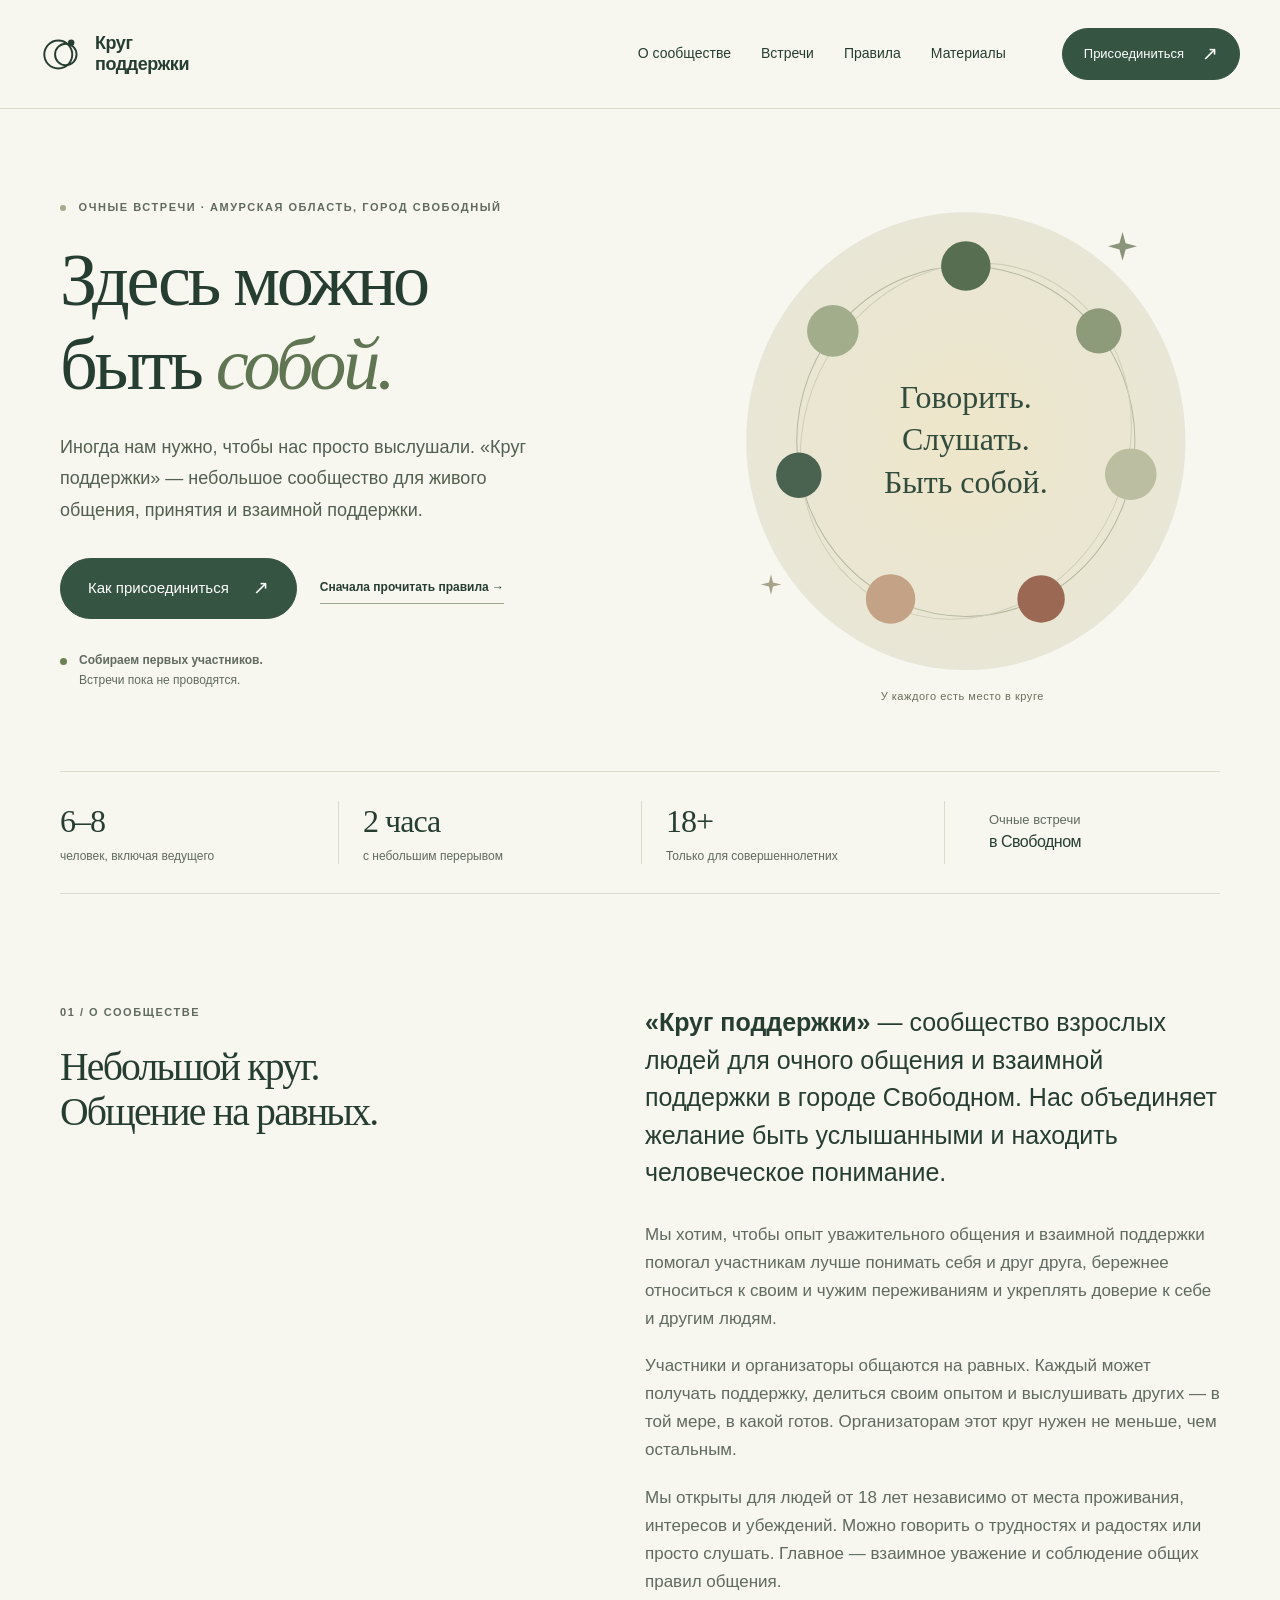
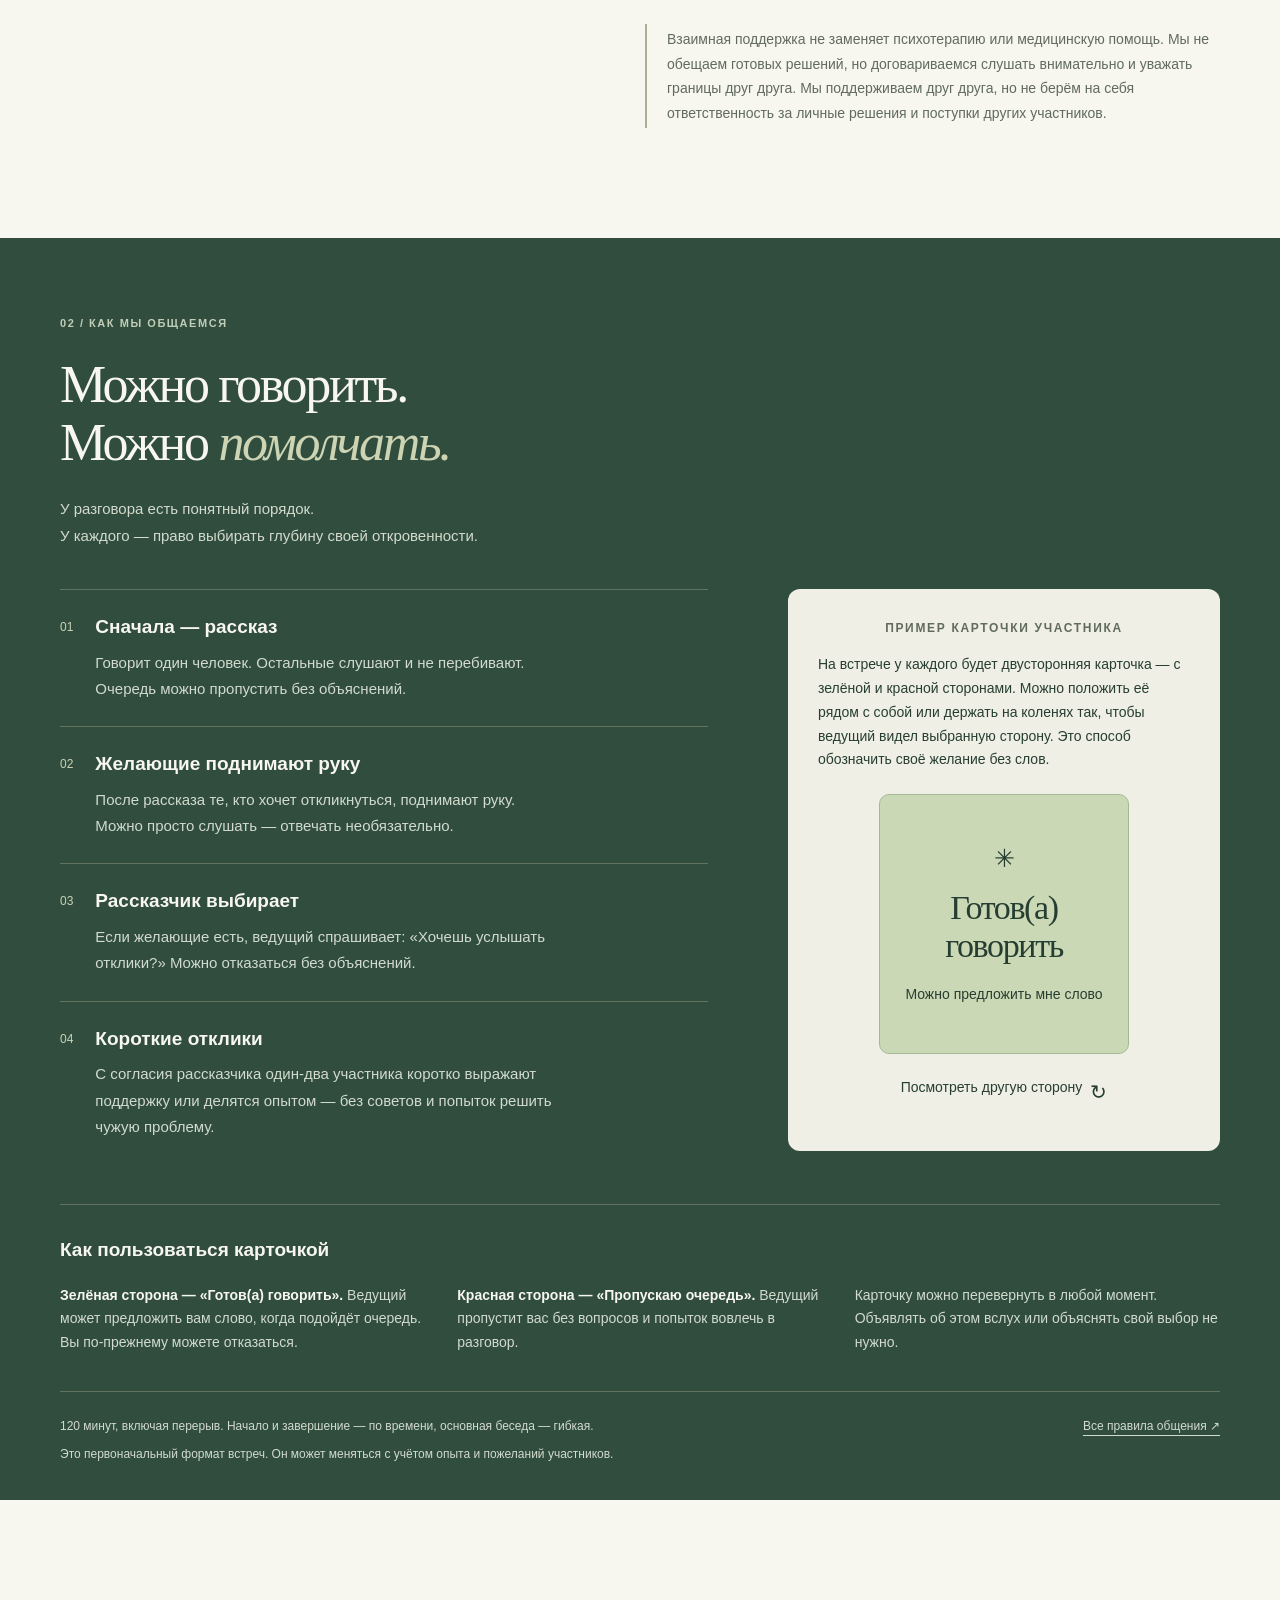
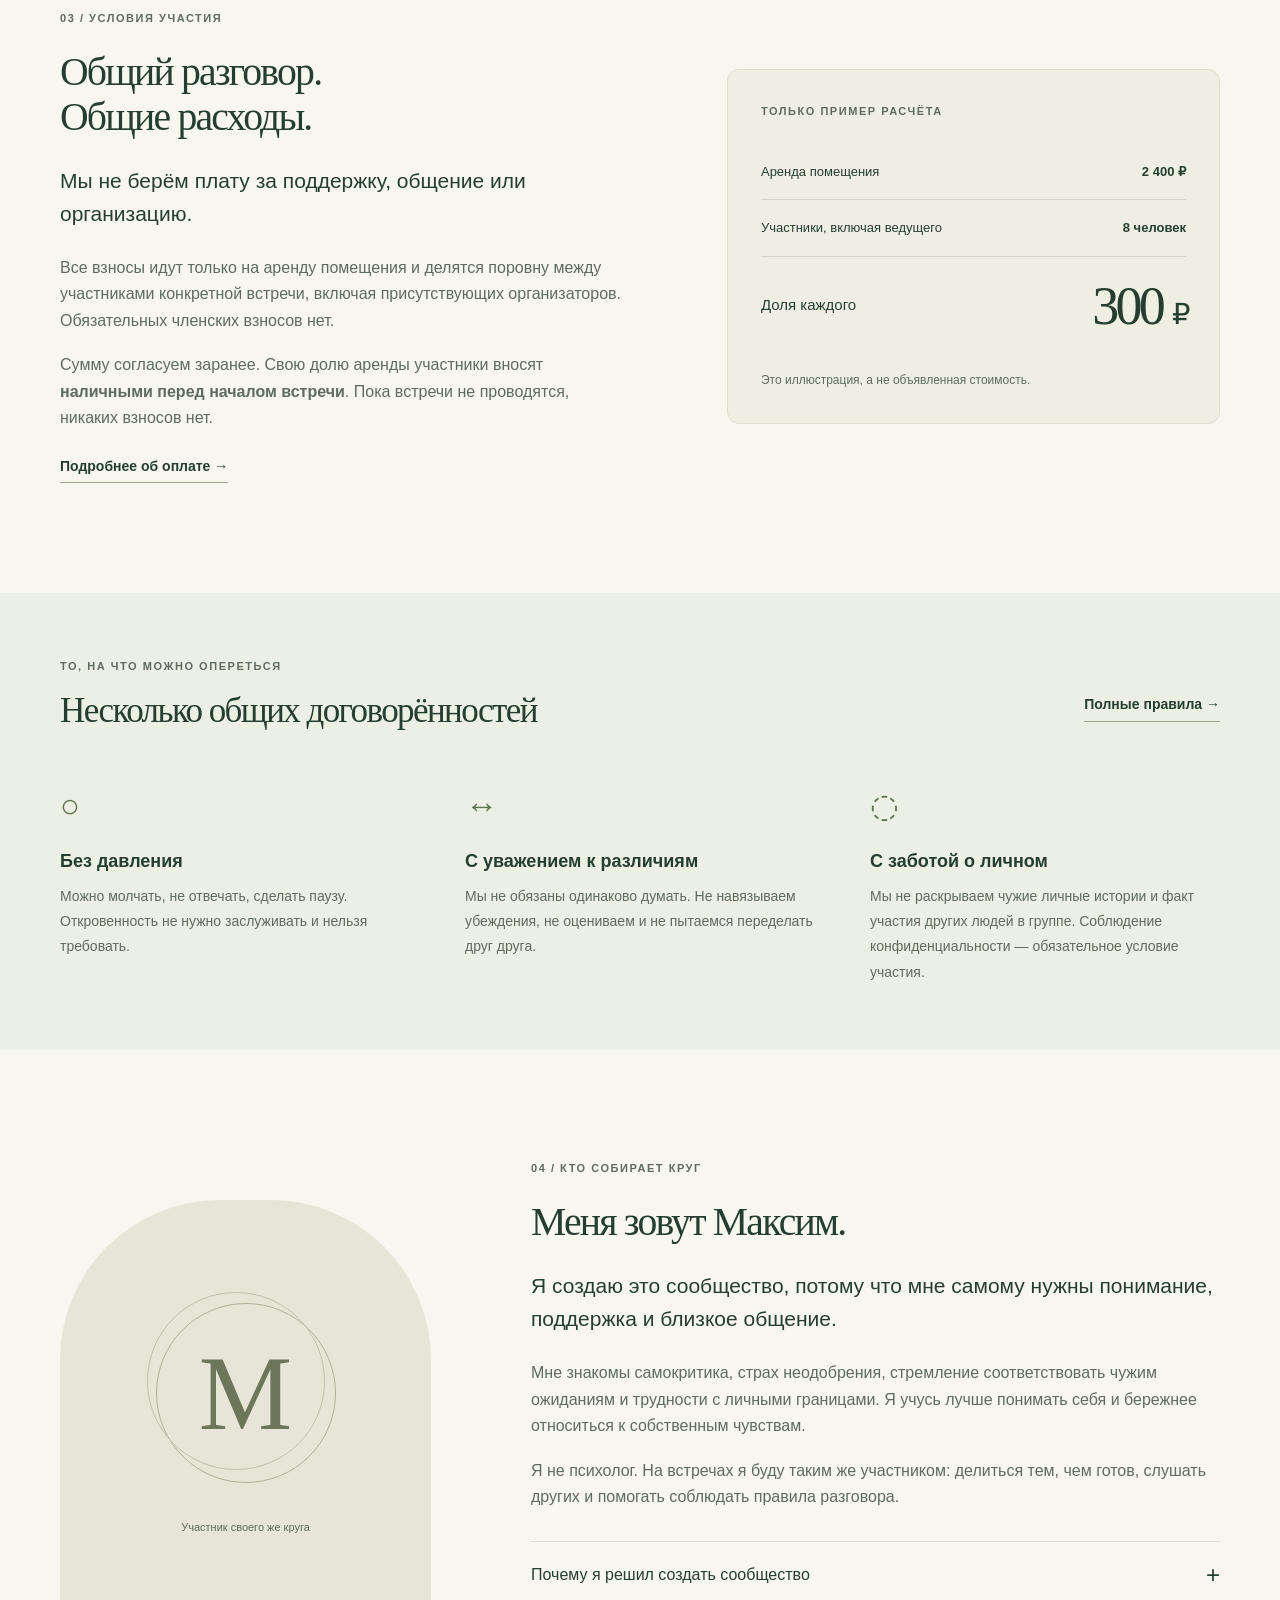
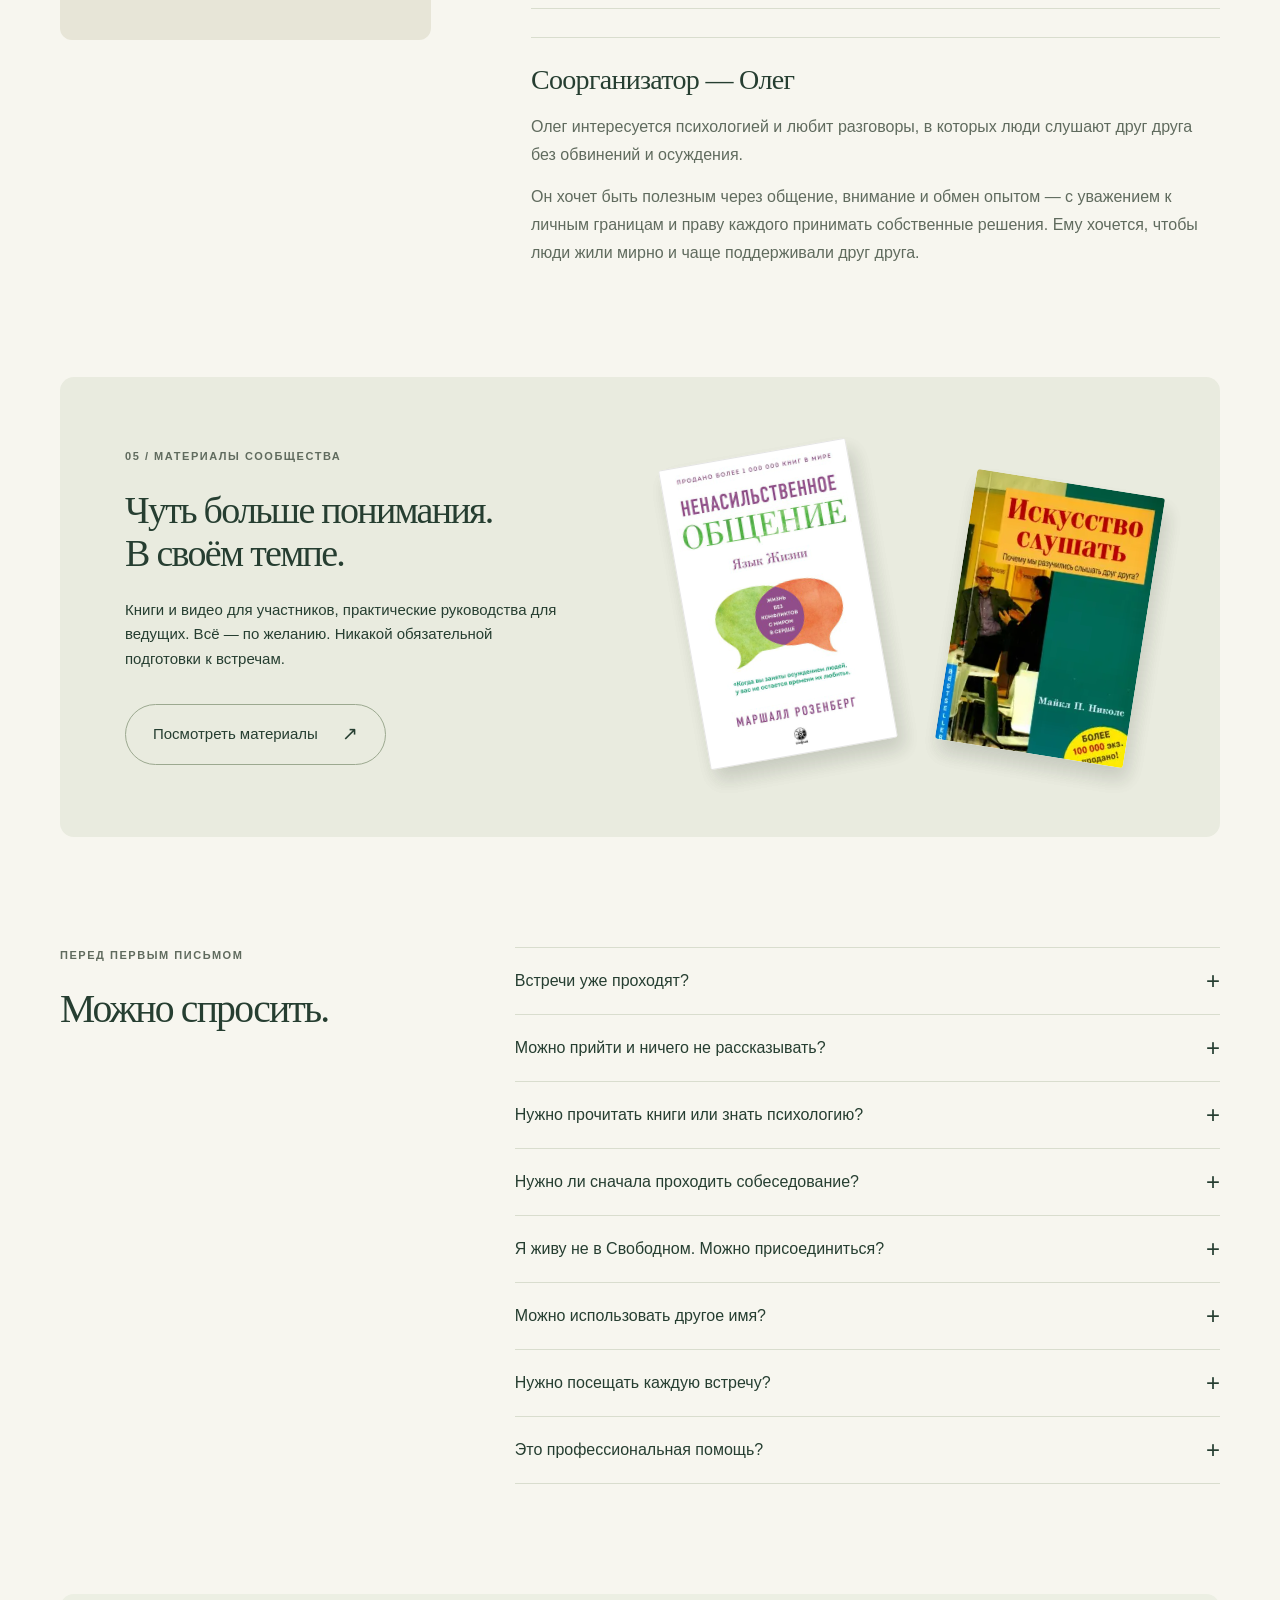
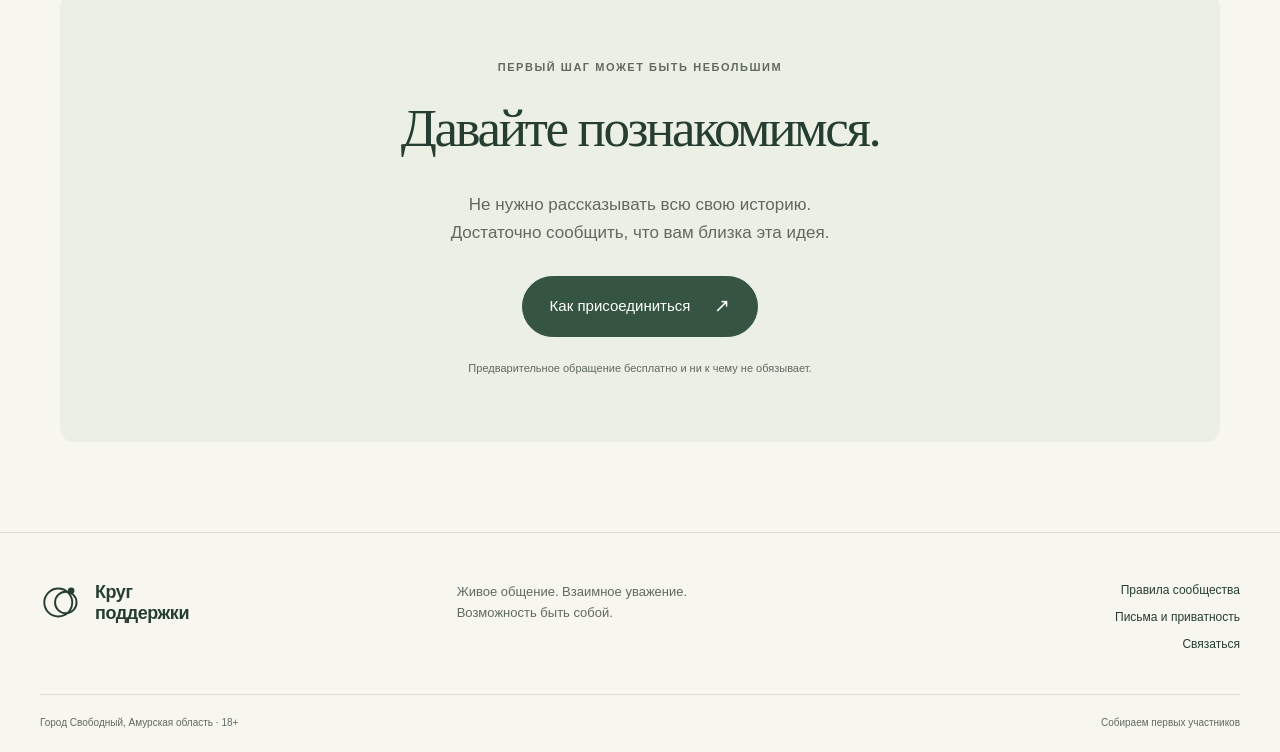
==== commit 35031f09: "Publish agreed rules, recommendations and participation terms" ====
--- a/index.html
+++ b/index.html
@@ -3,18 +3,18 @@
 <meta name="google-site-verification" content="_6XcKS4ZM-CXJ4ooTc4YS9o-RDzFiMeDYkUs6VkT9Fc"><meta name="yandex-verification" content="349f28a46761e734"><meta property="og:title" content="Группа взаимной поддержки и общения в Свободном — Круг поддержки"><meta property="og:description" content="Сообщество взрослых в Свободном. Живое общение, взаимная поддержка и уважение границ. Сейчас собираем первых участников."><meta property="og:type" content="website"><meta property="og:url" content="https://krug-podderzhki.ru/"><meta property="og:site_name" content="Круг поддержки"><meta property="og:locale" content="ru_RU">
 <meta property="og:image" content="https://krug-podderzhki.ru/assets/social-preview.png"><meta property="og:image:width" content="1200"><meta property="og:image:height" content="630"><meta property="og:image:type" content="image/png"><meta property="og:image:alt" content="Круг поддержки — Говорить. Слушать. Быть собой">
 <meta name="twitter:card" content="summary_large_image"><meta name="twitter:title" content="Группа взаимной поддержки и общения в Свободном — Круг поддержки"><meta name="twitter:description" content="Сообщество взрослых в Свободном. Живое общение, взаимная поддержка и уважение границ. Сейчас собираем первых участников."><meta name="twitter:image" content="https://krug-podderzhki.ru/assets/social-preview.png"><meta name="twitter:image:alt" content="Круг поддержки — Говорить. Слушать. Быть собой">
-<link rel="icon" type="image/png" sizes="96x96" href="/assets/favicon.png"><link rel="icon" type="image/svg+xml" sizes="any" href="/assets/favicon.svg"><link rel="stylesheet" href="/assets/styles.css?v=f4e8d9d05a5f"><script src="/assets/app.js?v=84befc2ecfa2" defer></script></head>
+<link rel="icon" type="image/png" sizes="96x96" href="/assets/favicon.png"><link rel="icon" type="image/svg+xml" sizes="any" href="/assets/favicon.svg"><link rel="stylesheet" href="/assets/styles.css?v=b9b1dce6bd98"><script src="/assets/app.js?v=84befc2ecfa2" defer></script></head>
 <body><a class="skip-link" href="#main">Перейти к содержанию</a>
 <header class="site-header"><div class="header-inner"><a class="brand" href="/" aria-label="Круг поддержки — главная"><svg viewBox="0 0 40 40" fill="none" aria-hidden="true"><circle cx="17" cy="20" r="13" stroke="currentColor" stroke-width="1.8"/><circle cx="24" cy="20" r="10" stroke="currentColor" stroke-width="1.8"/><circle cx="29" cy="9" r="3" fill="currentColor"/></svg><span>Круг<br>поддержки</span></a><nav class="main-nav" aria-label="Основная навигация"><a href="/#about" >О сообществе</a><a href="/#format" >Встречи</a><a href="/rules/" >Правила</a><a href="/library/" >Материалы</a></nav><a class="button button-small header-join" href="/join/" >Присоединиться <span aria-hidden="true">↗</span></a></div></header>
 <main id="main" tabindex="-1"><section class="hero wrap"><div class="hero-copy"><p class="eyebrow"><span class="tiny-dot"></span> Очные встречи · Амурская область, город Свободный</p><h1>Здесь можно<br>быть <em>собой.</em></h1><p class="hero-lead">Иногда нам нужно, чтобы нас просто выслушали. «Круг поддержки» — небольшое сообщество для живого общения, принятия и взаимной поддержки.</p><div class="hero-actions"><a class="button" href="/join/">Как присоединиться <span aria-hidden="true">↗</span></a><a class="text-link" href="/rules/">Сначала прочитать правила <span aria-hidden="true">→</span></a></div><div class="launch-note"><span class="status-dot" aria-hidden="true"></span><p><strong>Собираем первых участников.</strong><br>Встречи пока не проводятся.</p></div></div>
 <div class="hero-art" aria-hidden="true"><svg viewBox="0 0 500 510" role="presentation"><defs><radialGradient id="sun"><stop stop-color="#eee6c9"/><stop offset="1" stop-color="#e8e6d6"/></radialGradient></defs><ellipse cx="253" cy="265" rx="213" ry="222" fill="url(#sun)"/><ellipse cx="253" cy="265" rx="164" ry="170" fill="none" stroke="#b5b99f" stroke-width="1"/><ellipse cx="253" cy="265" rx="157" ry="176" transform="rotate(25 253 265)" fill="none" stroke="#d0cfb7"/><circle cx="253" cy="95" r="24" fill="#576e51"/><circle cx="382" cy="158" r="22" fill="#8d9b7a"/><circle cx="413" cy="297" r="25" fill="#bbbea1"/><circle cx="326" cy="418" r="23" fill="#9b6953"/><circle cx="180" cy="418" r="24" fill="#c3a285"/><circle cx="91" cy="298" r="22" fill="#4a6250"/><circle cx="124" cy="158" r="25" fill="#a2ad8b"/><text x="253" y="233" text-anchor="middle" fill="#314b3c" font-family="Georgia,serif" font-size="31">Говорить.</text><text x="253" y="274" text-anchor="middle" fill="#314b3c" font-family="Georgia,serif" font-size="31">Слушать.</text><text x="253" y="315" text-anchor="middle" fill="#314b3c" font-family="Georgia,serif" font-size="31">Быть собой.</text><path d="M405 62l3 11 11 3-11 3-3 11-3-11-11-3 11-3z" fill="#8a9478"/><path d="M64 394l2 8 8 2-8 2-2 8-2-8-8-2 8-2z" fill="#a6a389"/></svg><span class="art-caption">У каждого есть место в круге</span></div></section>
 <div class="format-strip wrap"><div><strong>6–8</strong><span>человек, включая ведущего</span></div><div><strong>2 часа</strong><span>с небольшим перерывом</span></div><div><strong>18+</strong><span>Только для совершеннолетних</span></div><div class="strip-note">Очные встречи<br><strong>в Свободном</strong></div></div>
 
-<section class="section wrap about-grid" id="about"><div><p class="eyebrow">01 / О сообществе</p><h2>Небольшой круг.<br>Общение на равных.</h2></div><div class="about-text"><p class="large-copy"><strong>«Круг поддержки»</strong> — сообщество взрослых людей для очного общения и взаимной поддержки в Свободном. Нас объединяет желание быть услышанными и находить человеческое понимание.</p><p>Мы хотим, чтобы опыт уважительного общения и взаимной поддержки помогал участникам лучше понимать себя и друг друга, бережнее относиться к своим и чужим переживаниям и укреплять доверие к себе и другим людям.</p><p>Участники и организаторы общаются на равных. Каждый может получать поддержку, делиться своим опытом и выслушивать других — в той мере, в какой готов. Организаторам этот круг нужен не меньше, чем остальным.</p><p>Мы открыты для людей от 18 лет независимо от места проживания, интересов и убеждений. Можно говорить о трудностях и радостях или просто слушать. Главное — взаимное уважение и соблюдение общих правил общения.</p><div class="quiet-note">Взаимная поддержка не заменяет психотерапию или медицинскую помощь. Мы не обещаем готовых решений, но договариваемся слушать внимательно и уважать границы друг друга. Мы поддерживаем друг друга, но не берём на себя ответственность за личные решения и поступки других участников.</div></div></section>
+<section class="section wrap about-grid" id="about"><div><p class="eyebrow">01 / О сообществе</p><h2>Небольшой круг.<br>Общение на равных.</h2></div><div class="about-text"><p class="large-copy"><strong>«Круг поддержки»</strong> — сообщество взрослых людей для очного общения и взаимной поддержки в городе Свободном. Нас объединяет желание быть услышанными и находить человеческое понимание.</p><p>Мы хотим, чтобы опыт уважительного общения и взаимной поддержки помогал участникам лучше понимать себя и друг друга, бережнее относиться к своим и чужим переживаниям и укреплять доверие к себе и другим людям.</p><p>Участники и организаторы общаются на равных. Каждый может получать поддержку, делиться своим опытом и выслушивать других — в той мере, в какой готов. Организаторам этот круг нужен не меньше, чем остальным.</p><p>Мы открыты для людей от 18 лет независимо от места проживания, интересов и убеждений. Можно говорить о трудностях и радостях или просто слушать. Главное — взаимное уважение и соблюдение общих правил общения.</p><div class="quiet-note">Взаимная поддержка не заменяет психотерапию или медицинскую помощь. Мы не обещаем готовых решений, но договариваемся слушать внимательно и уважать границы друг друга. Мы поддерживаем друг друга, но не берём на себя ответственность за личные решения и поступки других участников.</div></div></section>
 
 <section class="meeting-section" id="format"><div class="wrap meeting-inner"><div class="meeting-heading"><div class="meeting-title"><p class="eyebrow">02 / Как мы общаемся</p><h2>Можно говорить.<br>Можно <em>помолчать.</em></h2></div><p>У разговора есть понятный порядок.<br>У каждого — право выбирать глубину своей откровенности.</p></div><div class="meeting-grid"><ol class="conversation-steps"><li><span>01</span><div><h3>Сначала — рассказ</h3><p>Говорит один человек. Остальные слушают и не перебивают. Очередь можно пропустить без объяснений.</p></div></li><li><span>02</span><div><h3>Желающие поднимают руку</h3><p>После рассказа те, кто хочет откликнуться, поднимают руку. Можно просто слушать — отвечать необязательно.</p></div></li><li><span>03</span><div><h3>Рассказчик выбирает</h3><p>Если желающие есть, ведущий спрашивает: «Хочешь услышать отклики?» Можно отказаться без объяснений.</p></div></li><li><span>04</span><div><h3>Короткие отклики</h3><p>С согласия рассказчика один-два участника коротко выражают поддержку или делятся опытом — без советов и попыток решить чужую проблему.</p></div></li></ol><div class="card-demo"><p class="eyebrow">Пример карточки участника</p><p class="card-intro">На встрече у каждого будет двусторонняя карточка — с зелёной и красной сторонами. Можно положить её рядом с собой или держать на коленях так, чтобы ведущий видел выбранную сторону. Это способ обозначить своё желание без слов.</p><div class="speaking-card" id="speaking-card"><span class="card-symbol" aria-hidden="true">✳</span><strong id="card-title">Готов(а)<br>говорить</strong><span id="card-description">Можно предложить мне слово</span></div><button class="flip-button js-only" type="button" id="flip-card" aria-pressed="false" aria-controls="speaking-card">Посмотреть другую сторону <span aria-hidden="true">↻</span></button><p class="sr-only" id="card-announcement" aria-live="polite"></p></div></div><section class="card-guide" aria-labelledby="card-guide-title"><h3 id="card-guide-title">Как пользоваться карточкой</h3><div class="card-explainer"><p><strong>Зелёная сторона — «Готов(а) говорить».</strong> Ведущий может предложить вам слово, когда подойдёт очередь. Вы по-прежнему можете отказаться.</p><p><strong>Красная сторона — «Пропускаю очередь».</strong> Ведущий пропустит вас без вопросов и попыток вовлечь в разговор.</p><p>Карточку можно перевернуть в любой момент. Объявлять об этом вслух или объяснять свой выбор не нужно.</p></div></section><div class="meeting-bottom"><div class="meeting-bottom-copy"><p>120 минут, включая перерыв. Начало и завершение — по времени, основная беседа — гибкая.</p><p>Это первоначальный формат встреч. Он может меняться с учётом опыта и пожеланий участников.</p></div><a href="/rules/">Все правила общения <span aria-hidden="true">↗</span></a></div></div></section>
 
-<section class="section wrap costs-grid" id="participation"><div><p class="eyebrow">03 / Условия участия</p><h2>Общий разговор.<br>Общие расходы.</h2><p class="lead">Мы не берём плату за поддержку, общение или организацию.</p><p>Все взносы идут только на аренду помещения и делятся поровну между участниками конкретной встречи, включая организатора. Обязательных членских взносов нет.</p><p>Точную сумму и условия отмены согласуем <strong>до бронирования</strong>. Пока встречи не проводятся, никаких взносов нет.</p><a class="text-link" href="/rules/#payment">Оплата, отмена и возвраты <span aria-hidden="true">→</span></a></div><aside class="cost-example"><span class="eyebrow">Только пример расчёта</span><div class="cost-line"><span>Аренда помещения</span><strong>2 400 ₽</strong></div><div class="cost-line"><span>Участники, включая ведущего</span><strong>8 человек</strong></div><div class="cost-total"><span>Доля каждого</span><strong>300 <small>₽</small></strong></div><p>Это иллюстрация, а не объявленная стоимость.</p></aside></section>
+<section class="section wrap costs-grid" id="participation"><div><p class="eyebrow">03 / Условия участия</p><h2>Общий разговор.<br>Общие расходы.</h2><p class="lead">Мы не берём плату за поддержку, общение или организацию.</p><p>Все взносы идут только на аренду помещения и делятся поровну между участниками конкретной встречи, включая присутствующих организаторов. Обязательных членских взносов нет.</p><p>Сумму согласуем заранее. Свою долю аренды участники вносят <strong>наличными перед началом встречи</strong>. Пока встречи не проводятся, никаких взносов нет.</p><a class="text-link" href="/rules/#payment">Подробнее об оплате <span aria-hidden="true">→</span></a></div><aside class="cost-example"><span class="eyebrow">Только пример расчёта</span><div class="cost-line"><span>Аренда помещения</span><strong>2 400 ₽</strong></div><div class="cost-line"><span>Участники, включая ведущего</span><strong>8 человек</strong></div><div class="cost-total"><span>Доля каждого</span><strong>300 <small>₽</small></strong></div><p>Это иллюстрация, а не объявленная стоимость.</p></aside></section>
 
 <section class="principles-section"><div class="wrap"><div class="section-heading"><div><p class="eyebrow">То, на что можно опереться</p><h2>Несколько общих договорённостей</h2></div><a class="text-link" href="/rules/">Полные правила →</a></div><div class="principles-grid"><article><span class="principle-icon" aria-hidden="true">○</span><h3>Без давления</h3><p>Можно молчать, не отвечать, сделать паузу. Откровенность не нужно заслуживать и нельзя требовать.</p></article><article><span class="principle-icon" aria-hidden="true">↔</span><h3>С уважением к различиям</h3><p>Мы не обязаны одинаково думать. Не навязываем убеждения, не оцениваем и не пытаемся переделать друг друга.</p></article><article><span class="principle-icon" aria-hidden="true">◌</span><h3>С заботой о личном</h3><p>Мы не раскрываем чужие личные истории и факт участия других людей в группе. Соблюдение конфиденциальности — обязательное условие участия.</p></article></div></div></section>
 
@@ -28,6 +28,6 @@
     <span class="cover-fallback" aria-hidden="true"><span>Майкл Николс</span><strong>Искусство слушать. Почему мы разучились слышать друг друга?</strong></span>
   </div></a></div></section>
 
-<section class="section wrap faq-section" id="questions"><div><p class="eyebrow">Перед первым письмом</p><h2>Можно спросить.</h2></div><div class="faq-list"><details><summary>Встречи уже проходят?<span aria-hidden="true">+</span></summary><p>Пока нет. Сейчас мы знакомимся с заинтересованными людьми. Подтверждённые время, место и условия первой встречи сообщим отдельно.</p></details><details><summary>Можно прийти и ничего не рассказывать?<span aria-hidden="true">+</span></summary><p>Да. Можно слушать, пропустить очередь, отказаться от вопроса или уйти раньше. Объяснять личные причины не требуется.</p></details><details><summary>Нужно прочитать книги или знать психологию?<span aria-hidden="true">+</span></summary><p>Нет. Читать и смотреть материалы необязательно. Для участия достаточно интереса к общению и готовности соблюдать правила.</p></details><details><summary>Нужно ли сначала проходить собеседование?<span aria-hidden="true">+</span></summary><p>Обязательного собеседования нет. Достаточно ознакомиться с правилами и написать. Максим лично ответит и расскажет о дальнейших шагах.</p></details><details><summary>Я живу не в Свободном. Можно присоединиться?<span aria-hidden="true">+</span></summary><p>Да, место проживания не ограничивает участие. Нужно иметь возможность приехать на очную встречу в Свободный. Онлайн-встречи пока не планируются.</p></details><details><summary>Можно использовать другое имя?<span aria-hidden="true">+</span></summary><p>Да, имя или псевдоним на ваш выбор. Но абсолютной анонимности очная встреча не обеспечивает: участники видят друг друга.</p></details><details><summary>Нужно посещать каждую встречу?<span aria-hidden="true">+</span></summary><p>Нет. Можно перестать посещать встречи без объяснений. Если вы уже подтвердили конкретную встречу, предупредите об отмене: для оплаченной аренды действуют заранее согласованные правила возврата.</p></details><details><summary>Это профессиональная помощь?<span aria-hidden="true">+</span></summary><p>Это самостоятельная инициатива взаимной поддержки. Мы не оказываем психотерапию и не являемся службой профессиональной психологической или медицинской помощи. Участники самостоятельно принимают решения о своей жизни. Мы не несём ответственности за их личные решения. Обращение за профессиональной помощью совместимо с участием в группе.</p></details></div></section>
+<section class="section wrap faq-section" id="questions"><div><p class="eyebrow">Перед первым письмом</p><h2>Можно спросить.</h2></div><div class="faq-list"><details><summary>Встречи уже проходят?<span aria-hidden="true">+</span></summary><p>Пока нет. Сейчас мы знакомимся с заинтересованными людьми. Подтверждённые время, место и условия первой встречи сообщим отдельно.</p></details><details><summary>Можно прийти и ничего не рассказывать?<span aria-hidden="true">+</span></summary><p>Да. Можно слушать, пропустить очередь, отказаться от вопроса или уйти раньше. Объяснять личные причины не требуется.</p></details><details><summary>Нужно прочитать книги или знать психологию?<span aria-hidden="true">+</span></summary><p>Нет. Читать и смотреть материалы необязательно. Для участия достаточно интереса к общению и готовности соблюдать правила.</p></details><details><summary>Нужно ли сначала проходить собеседование?<span aria-hidden="true">+</span></summary><p>Обязательного собеседования нет. Достаточно ознакомиться с правилами и написать. Максим лично ответит и расскажет о дальнейших шагах.</p></details><details><summary>Я живу не в Свободном. Можно присоединиться?<span aria-hidden="true">+</span></summary><p>Да, место проживания не ограничивает участие. Нужно иметь возможность приехать на очную встречу в Свободный. Онлайн-встречи пока не планируются.</p></details><details><summary>Можно использовать другое имя?<span aria-hidden="true">+</span></summary><p>Да, имя или псевдоним на ваш выбор. Но абсолютной анонимности очная встреча не обеспечивает: участники видят друг друга.</p></details><details><summary>Нужно посещать каждую встречу?<span aria-hidden="true">+</span></summary><p>Нет. Можно перестать посещать встречи без объяснений. Если вы уже подтвердили конкретную встречу, предупредите организатора заранее, чтобы учесть число участников при расчёте аренды.</p></details><details><summary>Это профессиональная помощь?<span aria-hidden="true">+</span></summary><p>Это самостоятельная инициатива взаимной поддержки. Мы не оказываем психотерапию и не являемся службой профессиональной психологической или медицинской помощи. Участники самостоятельно принимают решения о своей жизни. Мы не несём ответственности за их личные решения. Обращение за профессиональной помощью совместимо с участием в группе.</p></details></div></section>
 <section class="closing wrap"><p class="eyebrow">Первый шаг может быть небольшим</p><h2>Давайте познакомимся.</h2><p>Не нужно рассказывать всю свою историю.<br>Достаточно сообщить, что вам близка эта идея.</p><a class="button" href="/join/">Как присоединиться <span aria-hidden="true">↗</span></a><span class="closing-note">Предварительное обращение бесплатно и ни к чему не обязывает.</span></section></main>
 <footer class="site-footer"><div class="footer-main"><a class="brand" href="/"><svg viewBox="0 0 40 40" fill="none" aria-hidden="true"><circle cx="17" cy="20" r="13" stroke="currentColor" stroke-width="1.8"/><circle cx="24" cy="20" r="10" stroke="currentColor" stroke-width="1.8"/><circle cx="29" cy="9" r="3" fill="currentColor"/></svg><span>Круг<br>поддержки</span></a><p>Живое общение. Взаимное уважение.<br>Возможность быть собой.</p><div class="footer-links"><a href="/rules/">Правила сообщества</a><a href="/privacy/">Письма и приватность</a><a href="/join/#question">Связаться</a></div></div><div class="footer-bottom"><span>Город Свободный, Амурская область · 18+</span><span>Собираем первых участников</span></div></footer></body></html>
--- a/assets/styles.css
+++ b/assets/styles.css
@@ -63,3 +63,63 @@
 @media(max-width:800px){.resource-card{grid-template-columns:160px minmax(0,1fr);gap:20px;padding:23px}.resource-card-art{width:160px}.resource-card-avatar{width:160px;height:160px}.guide-cover{width:160px;height:238px;padding:19px 14px;border-left-width:6px;gap:15px}.guide-cover strong{font-size:24px}.guide-cover>span{font-size:11px}}
 @media(max-width:600px){.resource-card{grid-template-columns:minmax(0,1fr);gap:22px;padding:23px}.resource-card-art{width:150px;justify-self:center}.resource-card-avatar{width:150px;height:150px}.guide-cover{width:150px;height:223px;padding:18px 13px;border-left-width:5px;gap:14px}.guide-cover strong{font-size:23px}.guide-cover>span{font-size:10px}.resource-card h3{font-size:26px;overflow-wrap:anywhere}.resource-card .text-link{font-size:13px}}
 @media(max-width:420px){.materials-nav{gap:8px}.materials-nav a{padding-inline:13px}}
+
+
+/* Rules and optional support tips share one readable document. */
+.rules-intro{max-width:820px;padding-block:50px 30px}
+.rules-intro h1{font-size:clamp(34px,5.4vw,64px);line-height:1.08}
+.rules-intro .lead{font-size:18px;line-height:1.75}
+.rules-toc{display:grid;grid-template-columns:repeat(4,minmax(0,1fr));gap:8px 20px;max-width:820px;margin:0 0 32px;padding:14px 0;border-block:1px solid var(--line)}
+.rules-toc a{display:flex;align-items:center;min-height:44px;padding-block:6px;font-size:14px;line-height:1.5;text-underline-offset:5px;text-decoration-thickness:1px}
+.rules-toc a:hover{color:var(--green)}
+.rules-document .rules-part>h2{font-size:32px;margin:0 0 22px}
+.rules-document .rules-required{border:1px solid #b8c1ae;border-radius:12px;padding:28px 32px;margin-bottom:48px}
+.rules-document .rules-required>h2{margin-bottom:8px}
+.rules-document .rules-required-note{font-size:14px;line-height:1.7;color:var(--muted);margin:0 0 24px}
+.rules-document .rules-required+.rules-part{border-top:0}
+.rules-part>.eyebrow{font-size:12px;margin-bottom:12px}
+.rules-document .rule-list{margin:0 0 32px}
+.rules-subsection{margin-top:32px}
+.rules-document .rules-subsection>h3{font:26px/1.25 var(--serif);letter-spacing:-.025em;margin:0 0 16px}
+.rules-subsection p:last-child{margin-bottom:0}
+.rules-document .support-tips{background:var(--sage);border:1px solid var(--line);border-radius:12px;padding:28px 32px;margin:10px 0 38px}
+.support-tips-list{list-style:none;padding:0!important;margin:24px 0}
+.rules-document .support-tips-list>li{padding:0!important;margin:0 0 18px;line-height:1.75}
+.rules-document .support-tips-list>li:last-child{margin-bottom:0}
+.rules-document .support-tips>.field-hint{font-size:14px;line-height:1.7}
+.rules-document .support-tips>p:last-child{margin-bottom:0}
+@media(max-width:600px){
+  .rules-intro{padding-block:36px 24px}
+  .rules-intro .lead{font-size:16px}
+  .rules-toc{grid-template-columns:repeat(2,minmax(0,1fr));gap:8px 16px;margin-bottom:24px}
+  .rules-document .rules-part>h2{font-size:29px}
+  .rules-document .rules-subsection>h3{font-size:24px}
+  .rules-document .support-tips{padding:23px 20px;margin-bottom:28px}
+  .rules-document .rules-required{padding:24px 16px;margin-bottom:36px}
+}
+@media print{
+  .rules-intro{padding:0 0 5mm}
+  .rules-intro h1{font-size:28pt}
+  .rules-intro .lead{font-size:11pt}
+  .rules-toc{display:none!important}
+  .rules-document .rules-part{padding-block:5mm}
+  .rules-document .rules-part>h2{font-size:17pt}
+  .rules-document .rules-subsection>h3{font-size:13pt;break-after:avoid}
+  .rules-document .support-tips{background:transparent;border-color:#aaa;padding:5mm;margin:4mm 0}
+  .rules-document .rules-required{border-color:#aaa;padding:5mm;margin:0 0 6mm}
+  .rules-document .rules-required-note{font-size:10pt;margin-bottom:4mm}
+  .rules-document .support-tips-list>li{break-inside:avoid}
+}
+
+/* Recommendations remain visible as one document, including facilitation. */
+.rules-facilitator{border-top:1px solid var(--line);padding-top:26px}
+.rules-document .facilitator-tips-list{list-style:none;padding:0;margin:0}
+.rules-document .facilitator-tips-list>li{padding:0;margin:0 0 16px;line-height:1.75}
+.rules-document .facilitator-tips-list>li:last-child{margin-bottom:0}
+.rules-document .rules-source{margin:26px 0 0;font-size:14px;line-height:1.7;color:var(--muted)}
+.rules-source .text-link{font-size:inherit;font-weight:500}
+@media print{
+  .rules-facilitator{padding-top:4mm;margin-top:4mm}
+  .rules-document .facilitator-tips-list>li{break-inside:avoid}
+  .rules-document .rules-source{font-size:10pt}
+}
